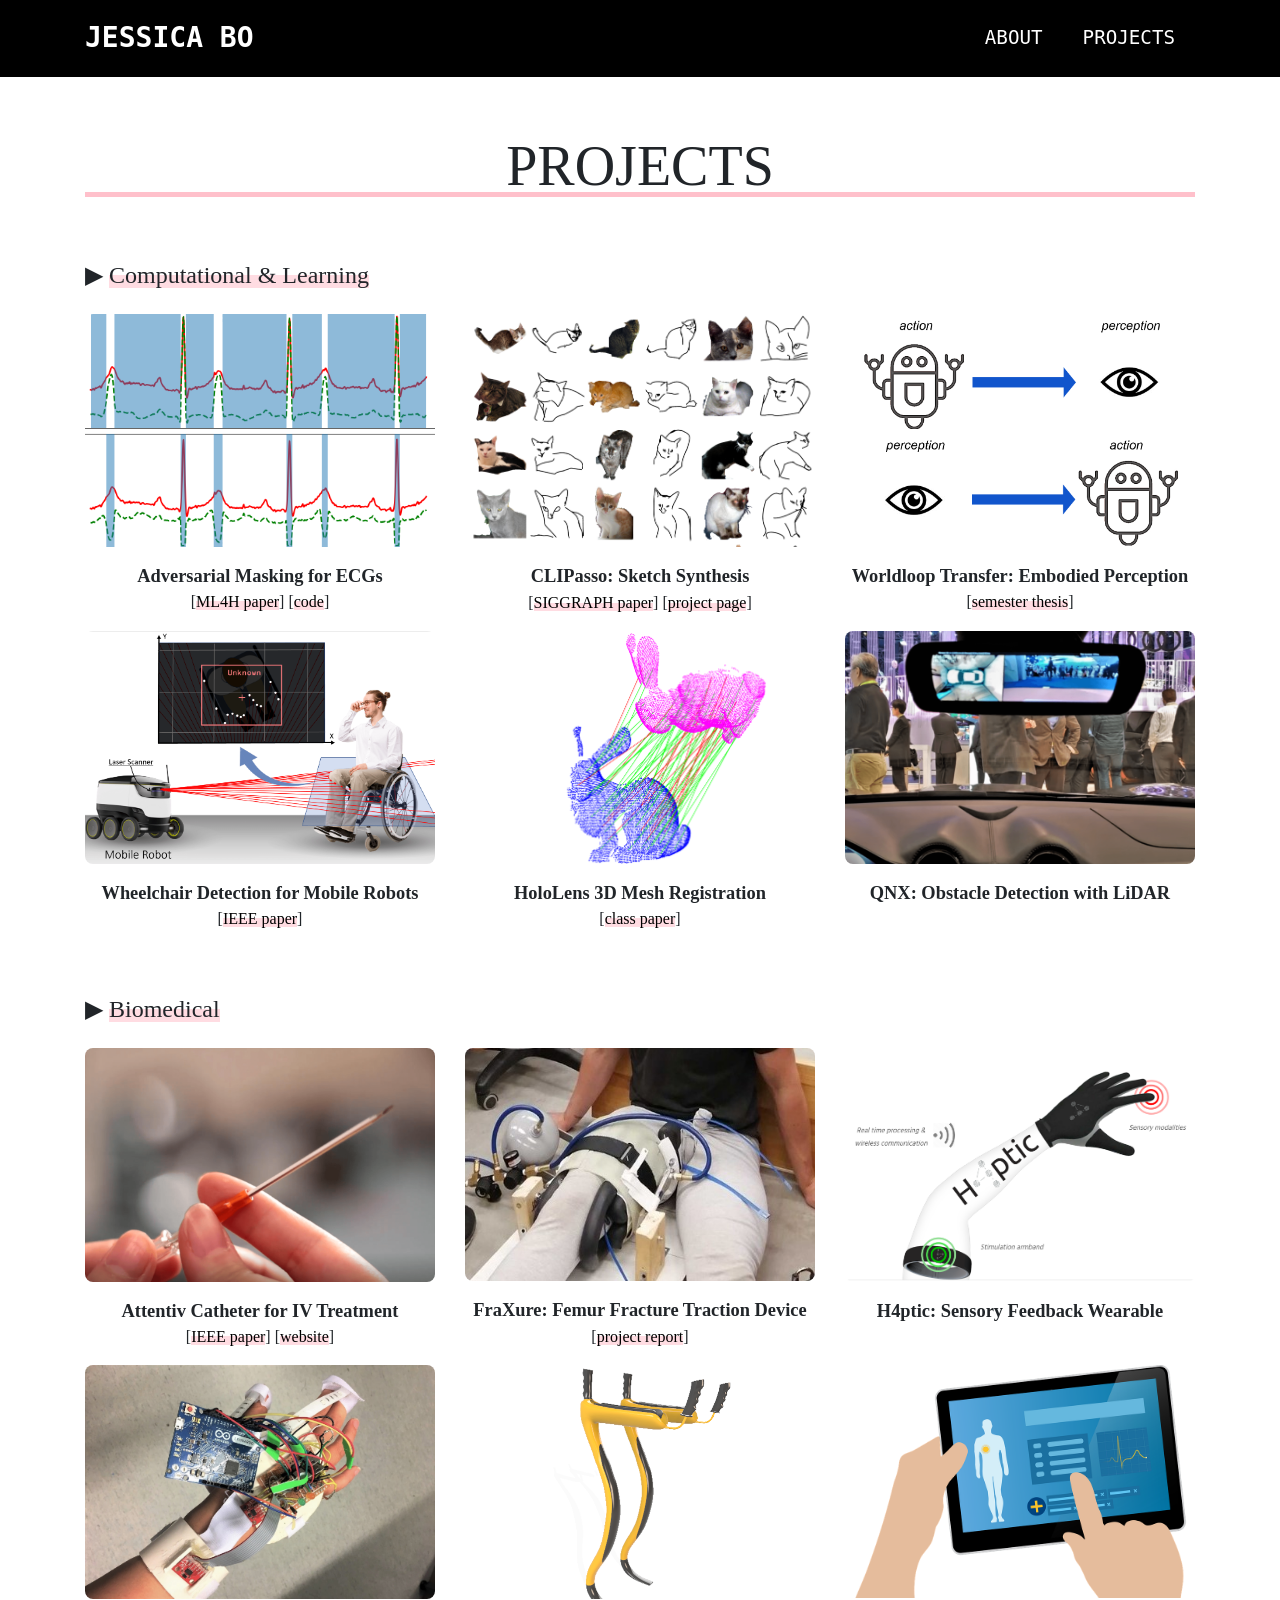
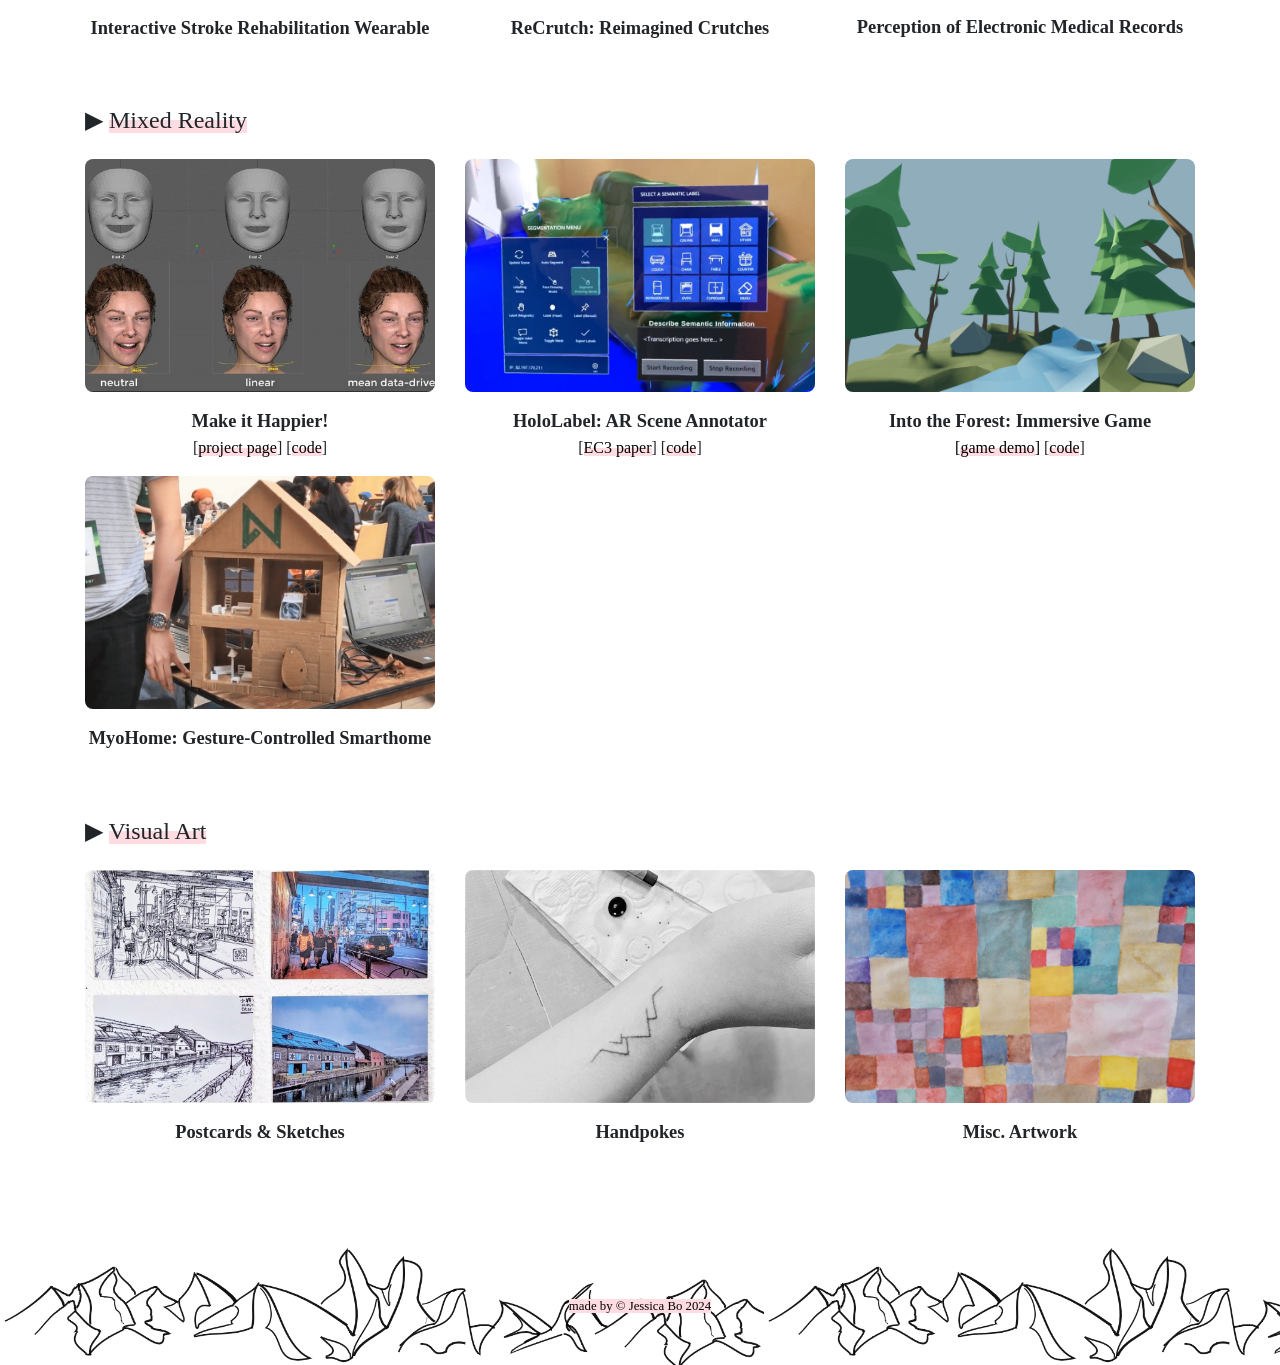
==== portfolio.html @ a1b4b9e1 "amplify emotions project" ====
<!DOCTYPE html>
<html lang="en">

<head>

  <meta charset="utf-8">
  <meta name="viewport" content="width=device-width, initial-scale=1, shrink-to-fit=no">
  <meta property='og:title' content="Jessica Bo | Personal Website"/>
  <meta property='og:image' content="img/mountains_preview.png"/>

  <title>Jessica Bo | Portfolio</title>
  <meta content="" name="descriptison">
  <meta content="" name="keywords">

  <!-- Custom fonts for this theme -->
  <link href="vendor/fontawesome-free/css/all.min.css" rel="stylesheet" type="text/css">
  <link href="https://fonts.googleapis.com/css?family=Dosis:400,700" rel="stylesheet" type="text/css">
  <link href="https://fonts.googleapis.com/css?family=Montserrat:400,700" rel="stylesheet" type="text/css">
  <link href="https://fonts.googleapis.com/css?family=Lato:400,700,400italic,700italic" rel="stylesheet" type="text/css">

  <!-- Favicons -->
  <link rel="shortcut icon" href="favicon.ico" type="image/x-icon">
  <link rel="icon" href="favicon.ico" type="image/x-icon">

  <!-- Theme CSS -->
  <link href="css/freelancer.css" rel="stylesheet">

</head>

<body id="page-top">

  <!-- Navigation -->
  <nav class="navbar navbar-expand-lg bg-secondary text-uppercase fixed-top" id="mainNav">
    <div class="container">
      <a class="navbar-brand js-scroll-trigger" href="#page-top">Jessica Bo</a>
      <button class="navbar-toggler navbar-toggler-right text-uppercase bg-secondary text-white rounded" type="button" data-toggle="collapse" data-target="#navbarResponsive" aria-controls="navbarResponsive" aria-expanded="false" aria-label="Toggle navigation">
        Menu
        <i class="fas fa-bars"></i>
      </button>
      <div class="collapse navbar-collapse" id="navbarResponsive">
        <ul class="navbar-nav ml-auto">
          <li class="nav-item mx-0 mx-lg-1">
            <a class="nav-link py-3 px-0 px-lg-3 rounded js-scroll-trigger large" href="index.html">About</a>
          </li>
          <li class="nav-item mx-0 mx-lg-1">
            <a class="nav-link py-3 px-0 px-lg-3 rounded js-scroll-trigger large" href="portfolio.html">Projects</a>
          </li>
        </ul>
      </div>
    </div>
  </nav>


  <!-- Portfolio Section -->
  <section class="page-section portfolio" id="portfolio">
    <div class="container">

      <!-- Portfolio Section Heading -->
      <h1 class="page-section-heading text-center text-uppercase mb-6">Projects</h1>

      <h4 class="mt-6">▶ <highlight>Computational & Learning</highlight></h4>
      <div class="row mb-6">
        <div class="col-md-6 col-lg-4">
          <div class="portfolio-item mx-auto" data-toggle="modal" data-target="#ecg">
            <div class="portfolio-item-caption d-flex align-items-center justify-content-center h-100 w-100">
              <div class="portfolio-item-caption-content text-center">
                <p>Adversarial masking for ECG to improve model generalizability.</p>
              </div>
            </div>
            <img class="img-fluid" src="img/portfolio/mask_ecg.png" alt="">
          </div>
          <div class="portfolio-label">Adversarial Masking for ECGs</div> 
          <div class="text-center"> 
            [<highlight><a href="http://arxiv.org/abs/2211.07889" target="_blank">ML4H paper</a></highlight>]
            [<highlight><a href="https://github.com/jessica-bo/advmask_ecg" target="_blank">code</a></highlight>]
          </div>
        </div>

        <div class="col-md-6 col-lg-4">
          <div class="portfolio-item mx-auto" data-toggle="modal" data-target="#clipasso">
            <div class="portfolio-item-caption d-flex align-items-center justify-content-center h-100 w-100">
              <div class="portfolio-item-caption-content text-center">
                <p>Semantically guided sketch generation with a CLIP-based loss (see <a href="https://clipasso.github.io/clipasso/" target="_blank"><u>project page</u></a>).</p>
              </div>
            </div>
            <img class="img-fluid" src="img/portfolio/clipasso.png" alt="">
          </div>
          <div class="portfolio-label">CLIPasso: Sketch Synthesis</div>
          <!-- <div class="portfolio-skill">python, video</div> -->
          <div class="text-center"> 
            [<highlight><a href="https://arxiv.org/abs/2202.05822" target="_blank">SIGGRAPH paper</a></highlight>]
            [<highlight><a href="https://clipasso.github.io/clipasso/" target="_blank">project page</a></highlight>]
          </div>
        </div>

        <div class="col-md-6 col-lg-4">
          <div class="portfolio-item mx-auto" data-toggle="modal" data-target="#worldloop">
            <div class="portfolio-item-caption d-flex align-items-center justify-content-center h-100 w-100">
              <div class="portfolio-item-caption-content text-center">
                <p>Evaluating the perceptual abilities developed by embodied active agents.</p>
              </div>
            </div>
            <img class="img-fluid" src="img/portfolio/actionperceptionloop.png" alt="">
          </div>
          <div class="portfolio-label">Worldloop Transfer: Embodied Perception</div>
          <!-- <div class="portfolio-skill">python, pytorch</div> -->
          <div class="text-center"> 
            [<highlight><a href="documents/Worldloop_Project.pdf" target="_blank">semester thesis</a></highlight>]
          </div>
        </div>

        <div class="col-md-6 col-lg-4">
          <div class="portfolio-item mx-auto" data-toggle="modal" data-target="#wheelchair">
            <div class="portfolio-item-caption d-flex align-items-center justify-content-center h-100 w-100">
              <div class="portfolio-item-caption-content text-center">
                <p>Wheelchair detection and orientation classification for mobile robots.</p>
              </div>
            </div>
            <img class="img-fluid" src="img/portfolio/wheelchair.png" alt="">
          </div>
          <div class="portfolio-label">Wheelchair Detection for Mobile Robots</div>
          <!-- <div class="portfolio-skill">python, ROS, scikit-learn</div> -->
          <div class="text-center"> 
            [<highlight><a href="https://ieeexplore.ieee.org/abstract/document/9594328" target="_blank">IEEE paper</a></highlight>]
            <!-- [<highlight><a href="https://youtu.be/616wz9Kjdw0" target="_blank">video</a></highlight>] -->
          </div>
        </div>

        <div class="col-md-6 col-lg-4">
          <div class="portfolio-item mx-auto" data-toggle="modal" data-target="#vision">
            <div class="portfolio-item-caption d-flex align-items-center justify-content-center h-100 w-100">
              <div class="portfolio-item-caption-content text-center">
                <p>Point cloud registration experiments with the HoloLens.</p>
              </div>
            </div>
            <img class="img-fluid" src="img/portfolio/3dvision.png" alt="">
          </div>
          <div class="portfolio-label">HoloLens 3D Mesh Registration</div>
          <!-- <div class="portfolio-skill">MATLAB, 3D vision</div> -->
          <div class="text-center"> 
            [<highlight><a href="documents/3DVReport.pdf" target="_blank">class paper</a></highlight>]
          </div>
        </div>

        <div class="col-md-6 col-lg-4">
          <div class="portfolio-item mx-auto" data-toggle="modal" data-target="#qnx">
            <div class="portfolio-item-caption d-flex align-items-center justify-content-center h-100 w-100">
              <div class="portfolio-item-caption-content text-center">
                <p>Obstacles & free space detection with LiDAR sensors for autonomous vehicles.</p>
              </div>
            </div>
            <img class="img-fluid" src="img/portfolio/qnx.png" alt="">
          </div>
          <div class="portfolio-label">QNX: Obstacle Detection with LiDAR</div>
          <!-- <div class="portfolio-skill">C, LiDAR, autonomous vehicle sensors </div> -->
          <div class="text-center">
            <!-- [<highlight><a href="https://youtu.be/2hacaURM8f8" target="_blank">video</a></highlight>] -->
          </div>
        </div>
      </div>

      <h4 class="mt-6">▶ <highlight>Biomedical</highlight></h4>
      <div class="row mb-6">
        <div class="col-md-6 col-lg-4">
          <div class="portfolio-item mx-auto" data-toggle="modal" data-target="#attentiv">
            <div class="portfolio-item-caption d-flex align-items-center justify-content-center h-100 w-100">
              <div class="portfolio-item-caption-content text-center">
                <p>Sensor-embedded catheter for detecting IV failures in real-time.</p>
              </div>
            </div>
            <img class="img-fluid" src="img/portfolio/attentiv_medical.png" alt="">
          </div>
          <div class="portfolio-label">Attentiv Catheter for IV Treatment</div>
          <!-- <div class="portfolio-skill">python, bioelectronics, entrepreneurship</div> -->
          <div class="text-center"> 
            [<highlight><a href="https://ieeexplore.ieee.org/abstract/document/9871840?casa_token=CO8O2pvHlA4AAAAA:gBqKwMDIBFGGpEf5kmdfQinJ_f-7eEwpHNyn3TR0AceXi7SbEc2d0neR294ofYEXdSU0boJKulA" target="_blank">IEEE paper</a></highlight>] 
            [<highlight><a href="https://www.attentivmedical.com/" target="_blank">website</a></highlight>]
            <!-- [<highlight><a href="https://youtu.be/FXWrNxUOlpI" target="_blank">video</a></highlight>] -->
          </div>
        </div>

        <div class="col-md-6 col-lg-4">
          <div class="portfolio-item mx-auto" data-toggle="modal" data-target="#fraxure">
            <div class="portfolio-item-caption d-flex align-items-center justify-content-center h-100 w-100">
              <div class="portfolio-item-caption-content text-center">
                <p>Femur fracture treatment device for low-resource settings.</p>
              </div>
            </div>
            <img class="img-fluid" src="img/portfolio/fraxure.jpg" alt="">
          </div>
          <div class="portfolio-label">FraXure: Femur Fracture Traction Device</div>
          <!-- <div class="portfolio-skill">CAD, testing, biomechanical analysis</div> -->
          <div class="text-center"> 
            [<highlight><a href="documents/FraXureReport.pdf" target="_blank">project report</a></highlight>]
            <!-- [<highlight><a href="https://youtu.be/5eSBk5gFeGo" target="_blank">video</a></highlight>] -->
          </div>
        </div>

        <div class="col-md-6 col-lg-4">
          <div class="portfolio-item mx-auto" data-toggle="modal" data-target="#haptic">
            <div class="portfolio-item-caption d-flex align-items-center justify-content-center h-100 w-100">
              <div class="portfolio-item-caption-content text-center">
                <p>Haptic-based "touch" feedback for upper limb prosthetic users.</p>
              </div>
            </div>
            <img class="img-fluid" src="img/portfolio/h4ptic.png" alt="">
          </div>
          <div class="portfolio-label">H4ptic: Sensory Feedback Wearable</div>
          <!-- <div class="portfolio-skill">haptic feedback</div> -->
          <div class="text-center">
            <!-- [<highlight><a href="https://youtu.be/zJf1ysjxdwo" target="_blank">video</a></highlight>] -->
          </div>
        </div>

        <div class="col-md-6 col-lg-4">
          <div class="portfolio-item mx-auto" data-toggle="modal" data-target="#certec">
            <div class="portfolio-item-caption d-flex align-items-center justify-content-center h-100 w-100">
              <div class="portfolio-item-caption-content text-center">
                <p>Hand spasticity rehabilitation wearable to increase interactivity.</p>
              </div>
            </div>
            <img class="img-fluid" src="img/portfolio/certec.JPG" alt="">
          </div>
          <div class="portfolio-label">Interactive Stroke Rehabilitation Wearable</div>
          <!-- <div class="portfolio-skill">Arduino, sensors, user testing</div> -->
        </div>

        <div class="col-md-6 col-lg-4">
          <div class="portfolio-item mx-auto" data-toggle="modal" data-target="#recrutch">
            <div class="portfolio-item-caption d-flex align-items-center justify-content-center h-100 w-100">
              <div class="portfolio-item-caption-content text-center">
                <p>Crutches designed for optimal ergonomics.</p>
              </div>
            </div>
            <img class="img-fluid" src="img/portfolio/recrutch.png" alt="">
          </div>
          <div class="portfolio-label">ReCrutch: Reimagined Crutches</div>
          <!-- <div class="portfolio-skill">CAD, ergonomics</div> -->
        </div>

        <div class="col-md-6 col-lg-4">
          <div class="portfolio-item mx-auto" data-toggle="modal" data-target="#emr">
            <div class="portfolio-item-caption d-flex align-items-center justify-content-center h-100 w-100">
              <div class="portfolio-item-caption-content text-center">
                <p>Investigating international attitudes towards electronic medical record systems.</p>
              </div>
            </div>
            <img class="img-fluid" src="img/portfolio/emr.png" alt="">
          </div>
          <div class="portfolio-label">Perception of Electronic Medical Records</div>
          <!-- <div class="portfolio-skill">data collection, statistical analysis</div> -->
        </div>
      
      </div>

      <h4 class="mt-6">▶ <highlight>Mixed Reality</highlight></h4>
      <div class="row mb-6">

        <div class="col-md-6 col-lg-4">
          <div class="portfolio-item mx-auto" data-toggle="modal" data-target="#amplify">
            <div class="portfolio-item-caption d-flex align-items-center justify-content-center h-100 w-100">
              <div class="portfolio-item-caption-content text-center">
                <p>Discretizing and amplifying happiness in animated faces (see <a href="https://zxnnic.github.io/amplifying-emotion/" target="_blank"><u>project page</u></a>).</p>
              </div>
            </div>
            <img class="img-fluid" src="img/portfolio/amplify.jpg" alt="">
          </div>
          <div class="portfolio-label">Make it Happier!</div>
          <!-- <div class="portfolio-skill">Unity, HoloLens, python</div> -->
          <div class="text-center"> 
            [<highlight><a href="https://zxnnic.github.io/amplifying-emotion/" target="_blank">project page</a></highlight>] 
            [<highlight><a href="https://github.com/zxnnic/amplifying-emotion/tree/main" target="_blank">code</a></highlight>]
          </div>
        </div>

        <div class="col-md-6 col-lg-4">
          <div class="portfolio-item mx-auto" data-toggle="modal" data-target="#hololabel">
            <div class="portfolio-item-caption d-flex align-items-center justify-content-center h-100 w-100">
              <div class="portfolio-item-caption-content text-center">
                <p>Semantic annotation of 3D scenes with the HoloLens.</p>
              </div>
            </div>
            <img class="img-fluid" src="img/portfolio/hololabel.png" alt="">
          </div>
          <div class="portfolio-label">HoloLabel: AR Scene Annotator</div>
          <!-- <div class="portfolio-skill">Unity, HoloLens, python</div> -->
          <div class="text-center"> 
            [<highlight><a href="documents/HoloLabel_EC3_2022.pdf" target="_blank">EC3 paper</a></highlight>]
            <!-- [<highlight><a href="https://youtu.be/K0sVDIbSMh4" target="_blank">video</a></highlight>],  -->
            [<highlight><a href="https://gitlab.ethz.ch/dagrawal/mixed-reality-ar-scene-annotation-project" target="_blank">code</a></highlight>]
          </div>
        </div>

        <div class="col-md-6 col-lg-4">
          <div class="portfolio-item mx-auto" data-toggle="modal" data-target="#forest">
            <div class="portfolio-item-caption d-flex align-items-center justify-content-center h-100 w-100">
              <div class="portfolio-item-caption-content text-center">
                <p>An audio- and visual-immersive escape game set in a mysterious forest.</p>
              </div>
            </div>
            <img class="img-fluid" src="img/portfolio/into_the_forest.png" alt="">
          </div>
          <div class="portfolio-label">Into the Forest: Immersive Game</div>
          <!-- <div class="portfolio-skill">Unity, Blender, visual design, storyboarding</div> -->
          <div class="text-center"> 
            <a href="intotheforest.html" target="_blank">
              [<highlight>game demo</highlight>]
            </a>
            <!-- [<highlight><a href="https://youtu.be/q1nEGKHzwJc" target="_blank">video</a></highlight>],  -->
            [<a href="https://github.com/jessica-bo/intotheforest" target="_blank"><highlight>code</highlight></a>]
          </div>
        </div>

        <div class="col-md-6 col-lg-4">
          <div class="portfolio-item mx-auto" data-toggle="modal" data-target="#myohome">
            <div class="portfolio-item-caption d-flex align-items-center justify-content-center h-100 w-100">
              <div class="portfolio-item-caption-content text-center">
                <p>Gesture-controlled "smart home" prototype.</p>
              </div>
            </div>
            <img class="img-fluid" src="img/portfolio/myohome.png" alt="">
          </div>
          <div class="portfolio-label">MyoHome: Gesture-Controlled Smarthome</div>
          <!-- <div class="portfolio-skill">mechanical construction, visual design</div> -->
          <div class="text-center"> 
            <!-- [<highlight><a href="https://youtu.be/f6Xtxq86wmA" target="_blank">video</a></highlight>] -->
          </div>
        </div>

      </div>

      <!-- <h4 class="mt-6">▶<highlight> Survey Studies </highlight></h4>

      <div class="row mb-6">

        <div class="col-md-6 col-lg-4">
          <div class="portfolio-item mx-auto" data-toggle="modal" data-target="#implantable">
            <div class="portfolio-item-caption d-flex align-items-center justify-content-center h-100 w-100">
              <div class="portfolio-item-caption-content text-center">
                <p>In progress..!</p>
              </div>
            </div>
            <img class="img-fluid" src="img/portfolio/implantable.png" alt="">
          </div>
          <div class="portfolio-label">Acceptability of Implanted Medical Device</div>
        </div>

      <div class="col-md-6 col-lg-4">
          <div class="portfolio-item mx-auto" data-toggle="modal" data-target="#roboethics">
            <div class="portfolio-item-caption d-flex align-items-center justify-content-center h-100 w-100">
              <div class="portfolio-item-caption-content text-center">
                <p>Developing a new toolkit for unifying and translating roboethics concepts.</p>
              </div>
            </div>
            <img class="img-fluid" src="img/portfolio/emr.png" alt="">
          </div>
          <div class="portfolio-label">Open Roboethics Toolkit</div>
        </div>

        <div class="col-md-6 col-lg-4">
          <div class="portfolio-item mx-auto" data-toggle="modal" data-target="#emr">
            <div class="portfolio-item-caption d-flex align-items-center justify-content-center h-100 w-100">
              <div class="portfolio-item-caption-content text-center">
                <p>Investigating international attitudes towards electronic medical record systems.</p>
              </div>
            </div>
            <img class="img-fluid" src="img/portfolio/emr.png" alt="">
          </div>
          <div class="portfolio-label">Perception of Electronic Medical Records</div>
          <div class="portfolio-skill">data collection, statistical analysis</div>
        </div>
      </div>-->

   <!--  <h4 class="mt-6">▶ <highlight>Mechanical</highlight></h4>
        <div class="row mb-6">
          <div class="col-md-6 col-lg-4">
            <div class="portfolio-item mx-auto" data-toggle="modal" data-target="#heelevator">
              <div class="portfolio-item-caption d-flex align-items-center justify-content-center h-100 w-100">
                <div class="portfolio-item-caption-content text-center">
                  <p>Automated ski heel raiser to reduce energy expenditure in backcountry skiing.</p>
                </div>
              </div>
              <img class="img-fluid" src="img/portfolio/heelevator.png" alt="">
            </div>
            <div class="portfolio-label">Automated Heel Raiser for Skiing</div>
            <div class="portfolio-skill">mechanical design, biomechanics analysis</div>
          </div>

          <div class="col-md-6 col-lg-4">
            <div class="portfolio-item mx-auto" data-toggle="modal" data-target="#fireboat">
              <div class="portfolio-item-caption d-flex align-items-center justify-content-center h-100 w-100">
                <div class="portfolio-item-caption-content text-center">
                  <p>Fire-fighting RC boat optimized for speed and water release.</p>
                </div>
              </div>
              <img class="img-fluid" src="img/portfolio/fireboat.png" alt="">
            </div>
            <div class="portfolio-label">Remote-Controlled Fireboat</div>
            <div class="portfolio-skill">mechanical design, testing, visual design</div>
          </div>

          <div class="col-md-6 col-lg-4">
            <div class="portfolio-item mx-auto" data-toggle="modal" data-target="#regen">
              <div class="portfolio-item-caption d-flex align-items-center justify-content-center h-100 w-100">
                <div class="portfolio-item-caption-content text-center">
                  <p>Arduino-controlled car with regenerative braking.</p>
                </div>
              </div>
              <img class="img-fluid" src="img/portfolio/regen2.png" alt="">
            </div>
            <div class="portfolio-label">Regenerative Braking Car</div>
            <div class="portfolio-skill">mechanical design, Arduino, controls</div>
          </div>

        <div class="col-md-6 col-lg-4">
          <div class="portfolio-item mx-auto" data-toggle="modal" data-target="#orbit">
            <div class="portfolio-item-caption d-flex align-items-center justify-content-center h-100 w-100">
              <div class="portfolio-item-caption-content text-center">
                <p>Structural design and simulations for a mini satellite.</p>
              </div>
            </div>
            <img class="img-fluid" src="img/portfolio/orbit.jpg" alt="">
          </div>
          <div class="portfolio-label">ORBIT CubeSat</div>
        <div class="portfolio-skill">CAD, MATLAB, simulation</div>
        </div>

      </div> -->
 
      <h4 class="mt-6">▶ <highlight>Visual Art</highlight></h4>
      <div class="row mb-6">

        <div class="col-md-6 col-lg-4">
          <div class="portfolio-item mx-auto" data-toggle="modal" data-target="#postcards">
            <div class="portfolio-item-caption d-flex align-items-center justify-content-center h-100 w-100">
              <div class="portfolio-item-caption-content text-center">
                <p>Sketches and pictures from times abroad.</p>
              </div>
            </div>
            <img class="img-fluid" src="img/portfolio/postcards/postcards.jpeg" alt="">
          </div>
          <div class="portfolio-label">Postcards & Sketches</div>
          <!-- <div class="portfolio-skill">freehand sketches</div> -->
        </div>

        <div class="col-md-6 col-lg-4">
          <div class="portfolio-item mx-auto" data-toggle="modal" data-target="#tattoos">
            <div class="portfolio-item-caption d-flex align-items-center justify-content-center h-100 w-100">
              <div class="portfolio-item-caption-content text-center">
                <p>My coolest quarantine hobby.</p>
              </div>
            </div>
            <img class="img-fluid" src="img/portfolio/tattoos/tattoo.jpg" alt="">
          </div>
          <div class="portfolio-label">Handpokes</div>
          <!-- <div class="portfolio-skill">tattooing</div> -->
        </div>

        <div class="col-md-6 col-lg-4">
          <div class="portfolio-item mx-auto" data-toggle="modal" data-target="#otherart">
            <div class="portfolio-item-caption d-flex align-items-center justify-content-center h-100 w-100">
              <div class="portfolio-item-caption-content text-center">
                <p>A curation of whimsical, half-abandoned art pieces.</p>
              </div>
            </div>
            <img class="img-fluid" src="img/portfolio/otherart/flora.jpg" alt="">
          </div>
          <div class="portfolio-label">Misc. Artwork</div>
          <!-- <div class="portfolio-skill">visual art</div> -->
        </div>

      </div>

    </div>
  </section>

  <!-- Copyright Section -->
  <section class="copyright text-center">
    <div class="pt-5 pb-5" style="background-image: url('img/mountains.png'); background-size: contain, cover; background-repeat: repeat-x;">
      <small class="mt-6"><fulllight>made by © Jessica Bo 2024</fulllight></small>
    </div>
  </section>

  <!-- Portfolio Modals -->

  <div class="portfolio-modal modal fade" id="wheelchair" tabindex="-1" role="dialog" aria-labelledby="wheelchairLabel" aria-hidden="true">
    <div class="modal-dialog modal-xl" role="document">
      <div class="modal-content">
        <button type="button" class="close" data-dismiss="modal" aria-label="Close">
          <span aria-hidden="true">
            <i class="fas fa-times fa-xs"></i>
          </span>
        </button>
        <div class="modal-body">
          <div class="container">
            <div class="row justify-content-center">
              <div class="col-lg-10">
                <h1 class="portfolio-modal-title mb-4 text-center">Wheelchair Detection for Mobile Robots</h1>
              
                <div class="video-container mb-4">
                  <iframe width="560" height="315" src="https://www.youtube.com/embed/616wz9Kjdw0" frameborder="0" allow="accelerometer; autoplay; encrypted-media; gyroscope; picture-in-picture" allowfullscreen></iframe>
                </div>
                <p class="font-italic mb-3"><highlight>Bo, J</highlight>, Van der Loos, HFM (2021). Detection of Wheelchair Orientation in Human-Robot Interactions. In proceedings of International Conference BIOMDLORE 2021.</p>
                <h6 class="large font-weight-bold"><highlight>Abstract: </highlight></h6>
                <p class="mb-3">Autonomous mobile robots are being introduced in human-populated environments with increasing frequency. Hence, ensuring safe and intuitive human-robot interaction (HRI) is becoming a growing need, especially for less common pedestrian groups like wheelchair users. Wheel- chair dynamics differ from those of foot pedestrians, so accurate characterization of a wheelchair’s orientation for trajectory prediction is crucial. The 2D laser scanner is a well-suited sensor for accurate distance measurements with fast computation speeds, but the sparsity of its data is often a hindrance to effective object detection. Despite so, we demonstrate that 2D range data from laser scanners can be used effectively to detect wheelchairs and estimate their orientation, even in cluttered environments. We pre-process the range data by using density-based clustering for object segmentation. Our two-step classification algorithm first identifies wheelchair candidates from segmented objects with random forest, then estimates the wheelchair’s orientation as one of six classes with a neural network. </p>

                <h6 class="large font-weight-bold"><highlight>Responsibilities: </highlight></h6>
                <ul>
                  <li>Proposed original research project in 3D vision and carried out experiments on a robotic platform</li>
                  <li>Collected data for machine learning models and evaluated performance</li>
                </ul>

                <h6 class="large font-weight-bold"><highlight>Awards: </highlight></h6>
                <ul>
                  <li>UBC Multi-Disciplinary Undergraduate Research Conference - Top Oral Presentation</li>
                </ul>
              </div>
            </div>
          </div>
        </div>
      </div>
    </div>
  </div>

    <div class="portfolio-modal modal fade" id="ecg" tabindex="-1" role="dialog" aria-labelledby="ecgLabel" aria-hidden="true">
    <div class="modal-dialog modal-xl" role="document">
      <div class="modal-content">
        <button type="button" class="close" data-dismiss="modal" aria-label="Close">
          <span aria-hidden="true">
            <i class="fas fa-times fa-xs"></i>
          </span>
        </button>
        <div class="modal-body">
          <div class="container">
            <div class="row justify-content-center">
              <div class="col-lg-10">
                <h1 class="portfolio-modal-title mb-4 text-center">Adversarial Masking for ECGs</h1>
              
<!--                 <div class="video-container mb-4">
                  <iframe width="560" height="315" src="https://www.youtube.com/embed/616wz9Kjdw0" frameborder="0" allow="accelerometer; autoplay; encrypted-media; gyroscope; picture-in-picture" allowfullscreen></iframe>
                </div> -->
                <div class="video-container mb-3">
                  <iframe width="560" height="750" src="documents/ML4H_poster.pdf" frameborder="0"></iframe>
                </div>
                <p>Accepted as non-arxival extended abstract to:</p>
                <p class="font-italic mb-3"><highlight>Bo, J</highlight>, Huang HW, Chan A, Traverso G (2022). Pretraining ECG Data with Adversarial Masking Improves Model Generalizability for Data-Scarce Tasks. In accepted abstracts of Machine Learning for Health Symposium 2022.</p>
                <p class="font-italic mb-3"><highlight>Bo, J</highlight>, Huang HW, Chan A, Traverso G (2022). Adversarial Masking for Pretraining ECG Data Improves Downstream Model Generalizability. In proceedings of Learning from Time Series for Health Workshop at NeurIPS 2022.</p>

                <h6 class="large font-weight-bold"><highlight>Abstract: </highlight></h6>
                <p class="mb-3">Medical datasets often face the problem of data scarcity, as ground truth labels must be generated by medical professionals. One mitigation strategy is to pretrain deep learning models on large, unlabelled datasets with self-supervised learning (SSL), but this introduces the issue of domain shift if the pretraining and task dataset distributions differ. Data augmentations are essential for improving the generalizability of SSL-pretrained models, but they tend to be either handcrafted or randomly applied. We use an adversarial model to generate masks as augmentations for 12-lead electrocardiogram (ECG) data, where masks learn to occlude diagnostically-relevant regions. Compared to random augmentations, models pretrained with adversarial masking reaches better accuracy under a domain shift condition and in data-scarce regimes on two diverse downstream tasks, arrhythmia classification and patient age estimation. Adversarial masking is competitive with and even reaches further improvements when combined with state-of-art ECG augmentation methods, 3KG and random lead masking (RLM), demonstrating the generalizability of our method.</p>

                <h6 class="large font-weight-bold"><highlight>Responsibilities: </highlight></h6>
                <ul>
                  <li>Proposed original research project to improve deep learning model generalizability in medical domains</li>
                  <li>Implemented deep learning training framework with PyTorch Lightning</li>
                </ul>

                <h6 class="large font-weight-bold"><highlight>Awards: </highlight></h6>
                <ul>
                  <li>IEEE Computational Intelligence Society Graduate Research Grant</li>
                  <li>Zeno Karl Schindler Foundation Master Thesis Grant</li>
                  <li>Swiss-European Mobility Scholarship </li>
                  <li>Heyning-Roelli Foundation Mobility Grant</li>
                </ul>
              </div>
            </div>
          </div>
        </div>
      </div>
    </div>
  </div>

      <div class="portfolio-modal modal fade" id="worldloop" tabindex="-1" role="dialog" aria-labelledby="worldloopLabel" aria-hidden="true">
    <div class="modal-dialog modal-xl" role="document">
      <div class="modal-content">
        <button type="button" class="close" data-dismiss="modal" aria-label="Close">
          <span aria-hidden="true">
            <i class="fas fa-times fa-xs"></i>
          </span>
        </button>
        <div class="modal-body">
          <div class="container">
            <div class="row justify-content-center">
              <div class="col-lg-10">
                <h1 class="portfolio-modal-title mb-4 text-center">Worldloop Transfer: Embodied Perception</h1>
              
<!--                 <div class="video-container mb-4">
                  <iframe width="560" height="315" src="https://www.youtube.com/embed/616wz9Kjdw0" frameborder="0" allow="accelerometer; autoplay; encrypted-media; gyroscope; picture-in-picture" allowfullscreen></iframe>
                </div> -->

                <h6 class="large font-weight-bold"><highlight>Abstract: </highlight></h6>
                <p class="mb-3">How do the perceptual abilities developed by embodied agents correlate to the active behaviours they execute in the 3D world? Parallels between computational actors, namely reinforcement learning (RL) agents, can be drawn with ecological agents through the principle of the action-perception-loop (APL), which describes the interlinked relationship between learning to <i>see</i> and learning to <i>act</i>.</p> 

                <img class="img-fluid rounded mb-3" src="img/portfolio/worldloop_objectives.png" alt="">

                <p>We investigate how the APL manifests in RL agents trained on a variety of embodied tasks with different perceptual requirements, including motor movements, visually-guided navigation, and localization. In the absence of a holistic perceptual evaluation method, we use depth estimation as a substitute task to evaluate the agent's learned visual encoder post-training. Our preliminary results find that agents with smoother policies encode significantly better depth perception abilities than a scratch encoder, but performance differences between task variations are difficult to quantify given inconsistencies in training agents to convergence. </p>

                <img class="img-fluid rounded mb-3" src="img/portfolio/worldloop_results1.png" alt="">

                <p>As a further step, we explore if APL can be applied to address technical challenges in RL, such as sample efficiency in training. We initialize agents with pretrained depth visual encoders and repeat their training to compare with the scratch agents. We find that some embodied tasks which require visual information saw benefits in the jumpstart reward performance, but definitive results are limited by agents overfitting to the training environments. We make a list of recommended changes to the technical setup of the experiments and suggest future directions.</p>

                <h6 class="large font-weight-bold"><highlight>Responsibilities: </highlight></h6>
                <ul>
                  <li>Developed research plan to investigate how reinforcement learning tasks affect perceptual abilities</li>
                  <li>Created transfer learning framework with PyTorch</li>
                </ul>

                <h6 class="large font-weight-bold"><highlight>Collaborators: </highlight></h6>
                <ul>
                  <li>Onur B. (EPFL)</li>
                  <li>Louis A. (EPFL)</li>
                </ul>

              </div>
            </div>
          </div>
        </div>
      </div>
    </div>
  </div>

  <div class="portfolio-modal modal fade" id="vision" tabindex="-1" role="dialog" aria-labelledby="visionLabel" aria-hidden="true">
    <div class="modal-dialog modal-xl" role="document">
      <div class="modal-content">
        <button type="button" class="close" data-dismiss="modal" aria-label="Close">
          <span aria-hidden="true">
            <i class="fas fa-times fa-xs"></i>
          </span>
        </button>
        <div class="modal-body">
          <div class="container">
            <div class="row justify-content-center">
              <div class="col-lg-10">
                <h1 class="portfolio-modal-title mb-4 text-center">HoloLens Mesh Alignment</h1>
                <img class="img-fluid rounded mb-3" src="img/portfolio/3dvision_img.png" alt="">

                <h6 class="large font-weight-bold"><highlight>Abstract: </highlight></h6>
                <p>In the field of 3D vision, registration is necessary to align two different point clouds with different reference frames. The motivation for this problem is to integrate similar features from different 3D registrations or time steps. Given a point cloud X and another Y , the goal is to find the transformation, f, that maps the reference frame of X to that of Y so as to minimise the transformation error and align the points as closely as possible.</p>
                <p>Meshes generated by the Microsoft HoloLens and other similar recording devices register on different coordinate systems with each subsequent scan. As a result, it is a nontrivial problem to accurately, efficiently, and robustly align these meshes. Applications for mesh registration include Virtual Reality (VR) and Augmented Reality (AR), in which the stitching together of distinct meshes is required to match features taken at different points in time. </p>
                <p class="mb-3">Our main objective is to implement a mesh registration pipeline based on the Guaranteed Outlier Removal (GORE) algorithm, developed by Bustos and Chin.We seek to refine GORE with the Iterative Closest Points (ICP) and RANSAC algorithms, and compare the performance of the GORE pre-processing step in relation to the subsequent registration algorithms.</p>

                <h6 class="large font-weight-bold"><highlight>Responsibilities: </highlight></h6>
                <ul>
                  <li>Evaluated the existing GORE point cloud registration algorithm on a new HoloLens room dataset</li>
                  <li>Augmented the algorithm to improve registration errors</li>
                </ul>

                <h6 class="large font-weight-bold"><highlight>Collaborators: </highlight></h6>
                <ul>
                  <li>Karen H. (UBC Computer Science)</li>
                  <li>Kevin S. (MIT Computer Science)</li>
                </ul>
              </div>
            </div>
          </div>
        </div>
      </div>
    </div>
  </div>

  <div class="portfolio-modal modal fade" id="qnx" tabindex="-1" role="dialog" aria-labelledby="qnxLabel" aria-hidden="true">
    <div class="modal-dialog modal-xl" role="document">
      <div class="modal-content">
        <button type="button" class="close" data-dismiss="modal" aria-label="Close">
          <span aria-hidden="true">
            <i class="fas fa-times fa-xs"></i>
          </span>
        </button>
        <div class="modal-body">
          <div class="container">
            <div class="row justify-content-center">
              <div class="col-lg-10">
                <h1 class="portfolio-modal-title mb-4 text-center">QNX: Obstacle Detection with LiDAR</h1>
                <div class="video-container mb-4">
                  <iframe width="560" height="315" src="https://www.youtube.com/embed/2hacaURM8f8" frameborder="0" allow="accelerometer; autoplay; encrypted-media; gyroscope; picture-in-picture" allowfullscreen></iframe>
                </div>
                <h6 class="large font-weight-bold"><highlight>Motivation: </highlight></h6>
                <p class="mb-3">LiDAR (light detecting and ranging) devices are commonly used sensors in the automotive market, especially for the development of autonomous vehicles and ADAS (advanced driver-assistance systems). They are reliable for detecting distances of objects in the 3D world, which is useful for computing the location of obstacles and “free space” on the road. Using the speed of light as a reference, LiDARs emit a laser beam and measure the amount of time it takes to receive a return signal, which enables the sensor to perform highly accurate distance calculations. For the purposes of the QNX Advanced Development team, I investigated the usage of LiDAR data for real-time obstacle and free space detection.</p>

                <h6 class="large font-weight-bold"><highlight>Responsibilities: </highlight></h6>
                <ul>
                  <li>Developed perception algorithms for obstacle and free space detection withLiDARs on the QNX sensor framework</li>
                  <li>Created visualizations from fused camera and LiDAR data streams for demonstration at CES 2019</li>
                </ul>

                <h6 class="large font-weight-bold"><highlight>Collaborators: </highlight></h6>
                <ul>
                  <li>Gordon Bell (QNX Founder & Researcher)</li>
                </ul>
              </div>
            </div>
          </div>
        </div>
      </div>
    </div>
  </div>

  <div class="portfolio-modal modal fade" id="attentiv" tabindex="-1" role="dialog" aria-labelledby="attentivLabel" aria-hidden="true">
    <div class="modal-dialog modal-xl" role="document">
      <div class="modal-content">
        <button type="button" class="close" data-dismiss="modal" aria-label="Close">
          <span aria-hidden="true">
            <i class="fas fa-times fa-xs"></i>
          </span>
        </button>
        <div class="modal-body">
          <div class="container">
            <div class="row justify-content-center">
              <div class="col-lg-10">
                <h1 class="portfolio-modal-title mb-4 text-center">Attentiv Catheter for IV Treatment</h1>
                <div class="video-container mb-4">
                  <iframe width="560" height="315" src="https://www.youtube.com/embed/FXWrNxUOlpI" frameborder="0" allow="accelerometer; autoplay; encrypted-media; gyroscope; picture-in-picture" allowfullscreen></iframe>
                </div>
                <p><i><highlight>Bo, J</highlight>, Ta, K, Nishida, R, Yeh, G, Tsang, V, Bolton, M, Ranger, M, Walus, K (2022). ATTENTIV: Instrumented Peripheral Catheter for the Detection of Catheter Dislodgement in IV Infiltration. In proceedings of 44th Annual International Conference on the IEEE Engineering in Medicine and Biology Society (EMBC).</i></p>
                
                <h6 class="large font-weight-bold"><highlight>Motivation: </highlight></h6>
                <p>90% of hospital patients get IV infusions, yet up to half of all IV procedures experience some form of failure. IV infiltration happens when IV fluids leak from the vein into tissues, causing damages that can require extended hospitalization, surgeries, and even amputation. Infiltration occurs in 23% of adults and 70% of newborn babies with IVs, and 4-6% of cases result in severe consequences. Hospitals face significant economic burden with $50k treatment costs/patient and the potential of $500k-$2M lawsuits.</p>
                <p>The Attentiv catheter and infiltration monitoring system offers accurate and immediate detection of IV infiltration through its root cause, catheter dislodgement. Our sensor-embedded IV catheter provides real-time localization of the catheter tip and alerts the caretaker team if infiltration occurs. The monitoring system is seamlessly integrated into the existing nursing workflow and IV equipment. For hospitals, we reduce their economic expenditure and elevate their standards of care by preventing severe infiltration injuries.</p>
                <p class="mb-3">Existing devices that aim to address the issue of IV infiltration use non-direct methods for detection . These devices are generally in the form of an external stick-on patch which requires additional dressings to secure and extra wiring, and is not ideal for premature babies with fragile skin. Our device is situated in-vivo and monitors the root cause of infiltration , allowing for quicker responses. Direct sensing allows us to expand into other types of catheters like central lines, where patch sensors cannot detect. Fewer dressings and reduction in protocol changes for nurses has the potential to lead to easier adoption and less costly retraining, which are both significant concerns in healthcare.</p>

                <h6 class="large font-weight-bold"><highlight>Responsibilities: </highlight></h6>
                <ul>
                  <li>Led team through problem discovery and interviews with clinicians </li>
                  <li>Researched biomedical and regulatory standards for safety and compliance</li>
                  <li>Developed sensor processing algorithms to detect adverse IV events</li>
                  <li>Carried out product testing in phantoms and biological tissue</li>
                  <li>Produced video and competition pitches</li>
                </ul>

                <h6 class="large font-weight-bold"><highlight>Collaborators: </highlight></h6>
                <ul>
                  <li>Kevin T. (UBC Mechanical Engineering)</li>
                  <li>Rio N. (UBC Integrated Engineering)</li>
                  <li>Gordon Y. (UBC Computer Engineering)</li>
                  <li>Jessica Y. (UBC Sauder School of Business)</li>
                  <li>Siddarth B. (UBC Sauder School of Business)</li>
                </ul>

                <h6 class="large font-weight-bold"><highlight>Awards: </highlight></h6>
                <ul>
                  <li>James Dyson Awards - National Winner (Canada)</li>
                  <li>James Dyson Awards - International Top 20</li>
                  <li>Medical Device Development Centre of British Columbia - Principle Design Award</li>
                  <li>New Venture Design - Industry Award</li>
                  <li>UBC APSC Design and Innovation Day - Faculty Award</li>
                  <li>Microsoft Discover AI - Healthcare Category Winner</li>
                  <li>UBC Innovation on Board Startup Competition - Runner Up</li> 
                  <li>RBC Get Seeded Pitch Award</li> 
                  <li>New Ventures British Columbia - Semi Finalist</li>
                </ul>
              </div>
            </div>
          </div>
        </div>
      </div>
    </div>
  </div>

  <div class="portfolio-modal modal fade" id="certec" tabindex="-1" role="dialog" aria-labelledby="certecLabel" aria-hidden="true">
    <div class="modal-dialog modal-xl" role="document">
      <div class="modal-content">
        <button type="button" class="close" data-dismiss="modal" aria-label="Close">
          <span aria-hidden="true">
            <i class="fas fa-times fa-xs"></i>
          </span>
        </button>
        <div class="modal-body">
          <div class="container">
            <div class="row justify-content-center">
              <div class="col-lg-10">
                <h1 class="portfolio-modal-title mb-4 text-center">Interactive Stroke Rehabilitation Wearable</h1>
                <div class="container mb-5">
                  <div class="row justify-content-center">
                    <div class="col-lg-5">
                      <img class="img-fluid" src="img/portfolio/certec.gif" align="left" /> 
                    </div>
                    <div class="col-lg-5">
                      <img class="img-fluid" src="img/portfolio/certec2.gif" /> 
                    </div>
                  </div>
                </div>

                <h6 class="large font-weight-bold"><highlight>Motivation: </highlight></h6>
                <p>Globally, about 6 million people die from strokes every year. Stroke survivors must undergo extensive physical rehabilitation exercises to recover their motor functions, some of which is done at home after hospital discharge. However, the effectiveness of the rehabilitation is often undermined by the repetitive and uninteresting nature of the exercises, leading to low motivation for the patients to continue the exercises in the long term. Nearly three quarters of stroke survivors report feeling a lack of confidence, and nearly half report a lack of motivation or anger. Over half of all stroke survivors are left with a disability, with a reported 85% suffering from loss of movement in upper limbs. This type of impairment negatively affects the patient’s ability to lead an independent life and perform daily tasks, lowering their quality of life. </p>
                <p class="mb-3">There is a need to improve the effectiveness of at-home rehabilitation in order to cut back on acute care costs as well as to promote patient independence and decrease the reliance on caretakers. This can be done by combining intuitive ergonomic design with necessary rehabilitation exercises to create an interactive interface that patients will enjoy to use. We proposed and prototyped an interactive "glove" rehabilitation device for hand spasticity, a common outcome of stroke. Using Arduino, various sensors, and themoplastic, we constructed and clinically evaluated a functional prototype that provided real-time performance feedback through LEDs and allowed the patient to control a computer game through their therapy exercises.</p>

                <h6 class="large font-weight-bold"><highlight>Responsibilities: </highlight></h6>
                <ul>
                  <li>Investigated interactivity as a method to increase patience compliance in long-term rehabilitation treatments </li>
                  <li>Prototyped a hand spasticity rehabilitation wearable device for stroke survivors</li>
                  <li>Developed sensor processing algorithms to detect hand poses using an Arduino</li>
                </ul>

                <h6 class="large font-weight-bold"><highlight>Collaborators: </highlight></h6>
                <ul>
                  <li>Jiaqi L. (UBC Mechanical Engineering)</li>
                  <li>Héctor Caltenco (former Assistant Professor at Lund University)</li>
                </ul>
              </div>
            </div>
          </div>
        </div>
      </div>
    </div>
  </div>

  <div class="portfolio-modal modal fade" id="fraxure" tabindex="-1" role="dialog" aria-labelledby="fraxureLabel" aria-hidden="true">
    <div class="modal-dialog modal-xl" role="document">
      <div class="modal-content">
        <button type="button" class="close" data-dismiss="modal" aria-label="Close">
          <span aria-hidden="true">
            <i class="fas fa-times fa-xs"></i>
          </span>
        </button>
        <div class="modal-body">
          <div class="container">
            <div class="row justify-content-center">
              <div class="col-lg-10">
                <h1 class="portfolio-modal-title mb-4 text-center">FraXure: Femur Fracture Traction Device</h1>
                <div class="video-container mb-4">
                  <iframe width="560" height="315" src="https://www.youtube.com/embed/5eSBk5gFeGo" frameborder="0" allow="accelerometer; autoplay; encrypted-media; gyroscope; picture-in-picture" allowfullscreen></iframe>
                </div>

<!--                 <div class="large mb-2 font-weight-bold text-center"> ▶ 
                  <a href="documents/FraXureReport.pdf" target="_blank">
                    <highlight>Project Report</highlight>
                  </a>
                </div> -->

                <h6 class="large font-weight-bold"><highlight>Motivation: </highlight></h6>
                <p>Globally, between 20 and 50 million people suffer non-fatal injuries as a result of road traffic crashes. Ten percent of road injuries result in a femoral shaft fracture, with the young suffering a disproportionately higher incidence. Such injuries, particularly in low-resource settings, are associated with a high burden of handicap including poor alignment, limb shortening, and knee stiffness.</p>
                <p>For femoral fractures, non-surgical treatment refers to traction, applied via the skin or the skeleton. Traction operates under the primary principle of applying two equal and opposite forces on two fragments of the fracture to achieve and maintain fracture position for healing. Skeletal traction is currently the standard of care for femoral shaft fractures in low and middle income countries (LIMCs). Skeletal traction is unfortunately associated with unwanted medical complications that can prolong treatment period and lowered quality of healing. In traction, insufficient reduction, slippage, or infections can cause malunions. Adverse effects of malunion include functional impairments to gait, limb shortening, and excessive stresses on other joints and body parts.</p>
                <p> The goal of the project was to improve patient outcomes through the design of a cost effective, clinically viable device for the treatment of femur fractures. It was deemed critical that our device offers a non-surgical solution to help alleviate some of the demand for orthopaedic surgeons, whom are scarce in many LMICs as described previously. Without the need for surgical intervention, our hope is that the device will make femur fracture treatment more accessible and affordable for patients. As well, reducing the hospital stay for patients suffering from femur fractures may allow medical resources to be reallocated to the treatment of other injuries, furthe reducing the burden on the healthcare system. As well, mobilizing patients at earlier stages of recovery may present additional social and economic benefits as they can return to their families and return to the workforce earlier.</p>
                <p class="mb-3">Through extensive literature research and in-country consulting with our hospital partners in Uganda and Kenya, we developed a pneumatic traction device that does not require external grounding to the hospital bed, allowing patients to return home with partial mobility. The cushioning system comprises of alternating pressurized airbags that distributes the contact force and reduces risk of deep tissue injuries.</p>

                <h6 class="large font-weight-bold"><highlight>Responsibilities: </highlight></h6>
                <ul>
                  <li>Prototyped testing jigs and mechanical traction device design</li>
                  <li>Researched deep tissue injuries resulting from high pressure contacting interfaces</li>
                  <li>Conducted surface pressure safety testing with prototype</li>
                </ul>

                <h6 class="large font-weight-bold"><highlight>Collaborators: </highlight></h6>
                <ul>
                  <li>Members of FraXure from the UBC Biomedical Engineering Student Team </li>
                </ul>

                <h6 class="large font-weight-bold"><highlight>Awards: </highlight></h6>
                <ul>
                  <li>International Conference on Engineering Design 2017 - Design Fair Runner Up </li>
                  <li>Medical Device Design Center Excellence Awards - Finalist</li>
                  <li>Rice University 360° Global Health Design Competition - Finalist </li>
                </ul>
              </div>
            </div>
          </div>
        </div>
      </div>
    </div>
  </div>

  <div class="portfolio-modal modal fade" id="haptic" tabindex="-1" role="dialog" aria-labelledby="hapticLabel" aria-hidden="true">
    <div class="modal-dialog modal-xl" role="document">
      <div class="modal-content">
        <button type="button" class="close" data-dismiss="modal" aria-label="Close">
          <span aria-hidden="true">
            <i class="fas fa-times fa-xs"></i>
          </span>
        </button>
        <div class="modal-body">
          <div class="container">
            <div class="row justify-content-center">
              <div class="col-lg-10">
                <h1 class="portfolio-modal-title mb-4 text-center">H4ptic: Sensory Feedback Wearable</h1>
                <div class="video-container mb-4">
                  <iframe width="560" height="315" src="https://www.youtube.com/embed/zJf1ysjxdwo" frameborder="0" allow="accelerometer; autoplay; encrypted-media; gyroscope; picture-in-picture" allowfullscreen></iframe>
                </div>

                <h6 class="large font-weight-bold"><highlight>Motivation: </highlight></h6>
                <p class="mb-3">There is limited usability in today's current prosthetic devices as they do not offer haptic sensory feedback. Modular EMG prosthetics are becoming increasingly common. Although the functionality of these prosthetics depends greatly on feedback to the user, this is an area where there has been limited development. To resolve this problem, we created H4ptic, a non-invasive device that captures haptic sensation from the prosthetic and transmits that sensation to the user’s body. H4ptic was designed using the principles of somatosensory cortex remapping, neuroplasticity, and sensory substitution. </p>

                <h6 class="large font-weight-bold"><highlight>Responsibilities: </highlight></h6>
                <ul>
                  <li>Reviewed literature on somatosensory cortex remapping in application to sensory feedback for upper limb amputees</li>
                  <li>Produced project video and competition project pitch</li>
                </ul>

                <h6 class="large font-weight-bold"><highlight>Collaborators: </highlight></h6>
                <ul>
                  <li>Jacob B. (UBC Occupational Therapy)</li>
                  <li>Miriam W. (UBC Cognitive Systems)</li>
                  <li>Maria P. (UBC Engineering Physics)</li>
                  <li>Allan N. (UBC Mechanical Engineering)</li>
                  <li>Justin W. (UBC Biomedical Engineering)</li>
                  <li>Madison M. (UBC Electrical Engineering)</li>
                </ul>

                <h6 class="large font-weight-bold"><highlight>Awards: </highlight></h6>
                <ul>
                  <li>Hatching Health Hackathon- Best Technical Innovation </li>
                  <li>Speak Out for Engineering - Vancouver Regional Winner</li>
                  <li>Speak Out for Engineering - Americas Winner </li>
                </ul>
              </div>
            </div>
          </div>
        </div>
      </div>
    </div>
  </div>

  <div class="portfolio-modal modal fade" id="recrutch" tabindex="-1" role="dialog" aria-labelledby="recrutchLabel" aria-hidden="true">
    <div class="modal-dialog modal-xl" role="document">
      <div class="modal-content">
        <button type="button" class="close" data-dismiss="modal" aria-label="Close">
          <span aria-hidden="true">
            <i class="fas fa-times fa-xs"></i>
          </span>
        </button>
        <div class="modal-body">
          <div class="container">
            <div class="row justify-content-center">
              <div class="col-lg-10">
                <h1 class="portfolio-modal-title mb-4 text-center">ReCrutch: Reimagined Crutches</h1>
                <div class="container mb-5">
                  <div class="row justify-content-center">
                    <div class="col-lg-5">
                      <img class="img-fluid" src="img/portfolio/recrutch_img.jpg" align="left" /> 
                    </div>
                    <div class="col-lg-5">
                      <img class="img-fluid" src="img/portfolio/recrutch_img2.png" /> 
                    </div>
                  </div>
                </div>

                <h6 class="large font-weight-bold"><highlight>Motivation: </highlight></h6>
                <p class="mb-3">This project was inspired after I witnessed a friend on crutches struggling to navigate flights of stairs. The rigid, vertical design of traditional crutches exert high pressure at contact points (palms and underarms) for users, making it an uncomfortable device to use for prolonged durations. Additionally, the inflexibility of the crutch hinders natural gait when traversing stairs. In my redesign, the ReCrutch features a retractable duel-handle design that aids the user while both ascending and descending stairs, simply by reversing the holding direction. The flexible S-shaped body also acts as a shock absorber. The elbow cradle is an ergonomic feature that helps relieve underarm contact pressure.</p>

                <h6 class="large font-weight-bold"><highlight>Responsibilities: </highlight></h6>
                <ul>
                  <li>Took inspiration from ergonomic principles to redesign the load-bearing mechanism of the crutch</li>
                  <li>Produced conceptual sketches and implemented design using Fusion 360 CAD</li>
                </ul>
              </div>
            </div>
          </div>
        </div>
      </div>
    </div>
  </div>

  <div class="portfolio-modal modal fade" id="emr" tabindex="-1" role="dialog" aria-labelledby="emrLabel" aria-hidden="true">
    <div class="modal-dialog modal-xl" role="document">
      <div class="modal-content">
        <button type="button" class="close" data-dismiss="modal" aria-label="Close">
          <span aria-hidden="true">
            <i class="fas fa-times fa-xs"></i>
          </span>
        </button>
        <div class="modal-body">
          <div class="container">
            <div class="row justify-content-center">
              <div class="col-lg-10">
                <h1 class="portfolio-modal-title mb-4 text-center">Electronical Medical Records Systems</h1>
                <div class="video-container mb-3">
                  <iframe width="560" height="315" src="documents/EMRPoster.pdf" frameborder="0"></iframe>
                </div>
                <p class="font-italic mb-3">Gwara, M, Tsang, VL, Thompson, CA, Smith, S, <highlight>Bo, J</highlight>, Fletcher, S, Janusz, N, Chew, SY, Janusz, M, Thompson, CK, Bertrand, M, Woods, H, Thompson, C (2018). Use of Centralized Electronic Medical Records System in Paediatric Care. In American Academy of Pediatrics 2017.</p>
                
                <h6 class="large font-weight-bold"><highlight>Abstract: </highlight></h6>
                <p class="mb-3">Centralized Electronic Medical Record systems (EMR) have potential to provide a variety of benefits to national healthcare systems worldwide. However, their implementation has proven to be challenging and raised several concerns. Although previous work has analyzed the successes and limitations of centralized EMR systems, statistical analysis to quantify user perspective has not yet been conducted. In order to gain a better understanding of the opinions of medical professionals and others in the field regarding their perceived support, benefits, and barriers for a centralized EMR system, a survey was conducted on the participants of the International Paediatrics Association (IPA) 2016 Conference in Vancouver, BC. The survey contained Likert Scale questions, asking participants to rate the importance of listed benefits and barriers, as well as indicate their overall support for centralized EMR systems on a scale of 1 to 5. The data was analyzed using a one-way ANOVA, with a focus on the countries with the greatest number of respondents (USA, Canada, Nigeria, and Mexico). The responses were also categorized and analyzed based on country development. The results indicated that Mexico, as well as other non-developed countries were shown to be most in favour of the EMR system. Fast record access and efficiency were rated as the most significant benefits of a centralized EMR system, while cost and implementation time were perceived as the largest barriers. Implementation time was also rated significantly higher as a barrier by developed countries than non-developed countries. These findings provide useful guidelines for consideration in the implementation of a centralized EMR system, and help in the drive towards improving national healthcare systems worldwide.</p>

                <h6 class="large font-weight-bold"><highlight>Responsibilities: </highlight></h6>
                <ul>
                  <li>Collected Likert survey responses from physicians at an international paediatrics conference</li>
                  <li>Analyzed statistical significance in attitudes towards EMR systems using R</li>
                </ul>

                <h6 class="large font-weight-bold"><highlight>Collaborators: </highlight></h6>
                <ul>
                  <li>Members of the International Children's Advisory Network (authors listed in publication)</li>
                </ul>

              </div>
            </div>
          </div>
        </div>
      </div>
    </div>
  </div>

  <div class="portfolio-modal modal fade" id="heelevator" tabindex="-1" role="dialog" aria-labelledby="heelevatorLabel" aria-hidden="true">
    <div class="modal-dialog modal-xl" role="document">
      <div class="modal-content">
        <button type="button" class="close" data-dismiss="modal" aria-label="Close">
          <span aria-hidden="true">
            <i class="fas fa-times fa-xs"></i>
          </span>
        </button>
        <div class="modal-body">
          <div class="container">
            <div class="row justify-content-center">
              <div class="col-lg-10">
                <h1 class="portfolio-modal-title mb-4 text-center">Automated Heel Raiser for Skiing </h1>
                <div class="container mb-5">
                  <div class="row justify-content-center">
                    <div class="col-lg-5">
                      <img class="img-fluid" src="img/portfolio/sad_skier.PNG" align="left" /> 
                    </div>
                    <div class="col-lg-5">
                      <img class="img-fluid" src="img/portfolio/happy_skier.PNG" /> 
                    </div>
                  </div>
                </div>
                <h6 class="large font-weight-bold"><highlight>Project Summary: </highlight></h6>
                <p class="mb-3">In a class project, our team of six Mechanical Engineering students were challenged to provide a custom designed solution for a fictictious customer. "FreeBoots Enterprises" discusses their interest for the design of a device that is ideally lightweight, portable, and mechatronics-based to assist backcountry skiers with their uphill ascents. The device is expected to increase the number of ascents in a day or reduce the net effort required to ascend. This may be accomplished by reducing the amount of time required to ascend, reducing the metabolic energy required from the skier to ascend, or redirecting forces from the parts of the body that are used most when ascending to other areas. The device could also reduce the net effort to ascend by decreasing the overall weight of the gear to be carried by the skier by having the device replace other pieces of equipment, by decreasing the energy lost due to friction from the skins, or by lifting the skis out of the snow during strides. The device should not reduce the effectiveness of safety gear, increase the risk of an avalanche, and impede the motion of the skier should an avalanche occur.</p>

                <div class="container mb-3">
                  <div class="row justify-content-center">
                    <div class="col-lg-5">
                      <img class="img-fluid" src="img/portfolio/concepts.jpg" align="left" /> 
                    </div>
                    <div class="col-lg-5">
                      <img class="img-fluid" src="img/portfolio/upper_exo.jpg" /> 
                    </div>
                  </div>
                </div>

                <p class="mb-3">After iterating through many concepts, we selected a design that is simple and light-weight to attach to existing ski equipment. The automated heel raiser is derived from the mechanical heel raiser used by many backcountry skiiers in their routine. However, it comes with the benefit of auto adjustments that raise the heel correspondingly to the incline of the slope. This results in optimal reduction in energy, as either an over elongation (not raised high enough) or over contraction (raised too high) in the calf muscles would diminish the energy efficiency of the muscles.</p>

                <div class="container mb-5">
                  <div class="row justify-content-center">
                    <div class="col-lg-5">
                      <img class="img-fluid" src="img/portfolio/heelevator.png" align="left" /> 
                    </div>
                    <div class="col-lg-5">
                      <img class="img-fluid" src="img/portfolio/ski.png" /> 
                    </div>
                  </div>
                </div>

                <h6 class="large font-weight-bold"><highlight>Responsibilities: </highlight></h6>
                <ul>
                  <li>Analyzed the reduction in energy expenditure in uphill backcountry ascent using the product</li>
                  <li>Generated and evaluated various design concepts using </li>
                </ul>

                <h6 class="large font-weight-bold"><highlight>Collaborators: </highlight></h6>
                <ul>
                  <li>Daniel G. (UBC Mechanical Engineering)</li>
                  <li>Jenny C. (UBC Mechanical Engineering)</li>
                  <li>Jordan F. (UBC Mechanical Engineering)</li>
                  <li>Martin F. (UBC Mechanical Engineering)</li>
                  <li>Cody S. (UBC Mechanical Engineering)</li>
                </ul>
              </div>
            </div>
          </div>
        </div>
      </div>
    </div>
  </div>

  <div class="portfolio-modal modal fade" id="fireboat" tabindex="-1" role="dialog" aria-labelledby="fireboatLabel" aria-hidden="true">
    <div class="modal-dialog modal-xl" role="document">
      <div class="modal-content">
        <button type="button" class="close" data-dismiss="modal" aria-label="Close">
          <span aria-hidden="true">
            <i class="fas fa-times fa-xs"></i>
          </span>
        </button>
        <div class="modal-body">
          <div class="container">
            <div class="row justify-content-center">
              <div class="col-lg-10">
                <h1 class="portfolio-modal-title mb-4 text-center">Remote-Controlled Fireboat </h1>
                <div class="container mb-5">
                  <div class="row justify-content-center">
                    <div class="col-lg-5">
                      <img class="img-fluid" src="img/portfolio/fireboat.png" align="left" /> 
                    </div>
                    <div class="col-lg-5">
                      <img class="img-fluid" src="img/portfolio/fireboat2.png" /> 
                    </div>
                  </div>
                </div>
                <h6 class="large font-weight-bold"><highlight>Project Summary: </highlight></h6>
                <p>The Marine Emergency Response Group (MERG) requires a fireboat to respond to fires in the coastal waters. Vessel requirements include high speed, agile maneuverability, accurate delivery of pressurized payload, and construction using sustainable materials. Bonus points are given to a boat with a well-designed aesthetic.</p>

                <p class="mb-4">Our team choose a double catamaran boat design to optimize for speed. Pressurized water, reflective of the firefighting capacity of fireboats, is released through the control of servo motors and an Arduino. The boat is constructed from sustainable materials, including a cardboard based replica of a certain Pokemon. We simulated the water spray trajectories and boat speeds to best prepare for evaluation.</p>

                <div class="container mb-3">
                  <div class="row justify-content-center">
                    <div class="col-lg-10">
                      <img class="img-fluid" src="img/portfolio/fireboat_nozzle.png" align="left" /> 
                    </div>
                  </div>
                </div>

                <h6 class="large font-weight-bold"><highlight>Responsibilities: </highlight></h6>
                <ul>
                  <li>Conducted speed, agility, and drag tests to simulate the boat motion with MATLAB</li>
                  <li>Created aesthetic design as inspired by Squirtle, a water pokemon</li>
                </ul>

                <h6 class="large font-weight-bold"><highlight>Collaborators: </highlight></h6>
                <ul>
                  <li>Charles L. (UBC Mechanical Engineering)</li>
                  <li>Noemie J. (UBC Mechanical Engineering)</li>
                  <li>Cristian M. (UBC Mechanical Engineering)</li>
                  <li>Duk L. (UBC Mechanical Engineering)</li>
                  <li>Karl E. (UBC Mechanical Engineering)</li>
                </ul>

                <h6 class="large font-weight-bold"><highlight>Awards: </highlight></h6>
                <ul>
                  <li>MECH 223 Competition - First Place Speed</li>
                  <li>MECH 223 Competition - Public Voted Best Design</li>
                </ul>
              </div>
            </div>
          </div>
        </div>
      </div>
    </div>
  </div>

  <div class="portfolio-modal modal fade" id="regen" tabindex="-1" role="dialog" aria-labelledby="regenLabel" aria-hidden="true">
    <div class="modal-dialog modal-xl" role="document">
      <div class="modal-content">
        <button type="button" class="close" data-dismiss="modal" aria-label="Close">
          <span aria-hidden="true">
            <i class="fas fa-times fa-xs"></i>
          </span>
        </button>
        <div class="modal-body">
          <div class="container">
            <div class="row justify-content-center">
              <div class="col-lg-10">
                <h1 class="portfolio-modal-title mb-4 text-center">Regenerative Braking Car </h1>
                <div class="container">
                  <div class="row justify-content-center">
                    <div class="col-lg-5">
                      <img class="img-fluid" src="img/portfolio/regen.png" align="left" /> 
                    </div>
                    <div class="col-lg-5">
                      <img class="img-fluid" src="img/portfolio/regen2.png" /> 
                    </div>
                  </div>
                </div>
                <h6 class="large font-weight-bold"><highlight>Project Summary: </highlight></h6>
                <p>Green Vehicles Canada (GVC) requires an autonomous vehicle capable of recovering braking energy. Requirements include ability to stop and resume movement, controlled descending speed, and cargo storage while maximizing travel distance.</p>

                <p class="mb-4">The primary energy storage is a flywheel that stores angular momentum through rotation of the rear axle. A gearbox pivots about axle to engage and disengage flywheel through a differential drivetrain. The secondary energy storage is a mass and pulley system which maintains potential energy by raising the mass through axle rotation during the "braking" </p>

                <div class="container">
                  <div class="row justify-content-center">
                    <div class="col-lg-10">
                      <img class="img-fluid" src="img/portfolio/regen_energy.png" align="left" /> 
                    </div>
                  </div>
                </div>

                <h6 class="large font-weight-bold"><highlight>Responsibilities: </highlight></h6>
                <ul>
                  <li>Programmed Arduino code to control the activation of regenerative braking </li>
                  <li>Brainstormed dual-energy storage concept and calculated energy efficiency</li>
                </ul>

                <h6 class="large font-weight-bold"><highlight>Collaborators: </highlight></h6>
                <ul>
                  <li>Charles L. (UBC Mechanical Engineering)</li>
                  <li>Noemie J. (UBC Mechanical Engineering)</li>
                  <li>Cristian M. (UBC Mechanical Engineering)</li>
                  <li>Duk L. (UBC Mechanical Engineering)</li>
                  <li>Karl E. (UBC Mechanical Engineering)</li>
                </ul>
              </div>
            </div>
          </div>
        </div>
      </div>
    </div>
  </div>

  <div class="portfolio-modal modal fade" id="orbit" tabindex="-1" role="dialog" aria-labelledby="orbitLabel" aria-hidden="true">
    <div class="modal-dialog modal-xl" role="document">
      <div class="modal-content">
        <button type="button" class="close" data-dismiss="modal" aria-label="Close">
          <span aria-hidden="true">
            <i class="fas fa-times fa-xs"></i>
          </span>
        </button>
        <div class="modal-body">
          <div class="container">
            <div class="row justify-content-center">
              <div class="col-lg-10">
                <h1 class="portfolio-modal-title mb-4 text-center">ORBIT Cubesat</h1>

                <div class="container">
                  <div class="row justify-content-center">
                    <div class="col-lg-7">
                      <img class="img-fluid" src="img/portfolio/thunderbird.png" align="middle"/> 
                    </div>
                  </div>
                </div>

                <h6 class="large font-weight-bold"><highlight>Project Summary: </highlight></h6>
                <p class="mb-3">The Thunderbird Satellite's primary payload consists of two cameras intended for high-resolution imaging of Earth. The photos are evaluated for potential forest fire risks using on-board machine learning modules, trained on the ground, with capability to update these modules over the course of the mission. The use of two cameras enables multiple filters to be applied to the image sensor, allowing for infrared and visible light imaging.</p>

                <div class="container">
                  <div class="row justify-content-center">
                    <div class="col-lg-5">
                      <img class="img-fluid" src="img/portfolio/antenna.png" align="left" /> 
                    </div>
                    <div class="col-lg-5">
                      <img class="img-fluid" src="img/portfolio/orbit_diagram.PNG" /> 
                    </div>
                  </div>
                </div>

                <h6 class="large font-weight-bold"><highlight>Responsibilities: </highlight></h6>
                <ul>
                  <li>Created CAD models of components used for the structural team</li>
                  <li>Simulated the path and rotation of the satellite around the sub on MATLAB for the controls team</li>
                </ul>

                <h6 class="large font-weight-bold"><highlight>Collaborators: </highlight></h6>
                <ul>
                  <li>Members of the UBC ORBIT team</li>
                </ul>
              </div>
            </div>
          </div>
        </div>
      </div>
    </div>
  </div>

  <div class="portfolio-modal modal fade" id="hololabel" tabindex="-1" role="dialog" aria-labelledby="hololabelLabel" aria-hidden="true">
    <div class="modal-dialog modal-xl" role="document">
      <div class="modal-content">
        <button type="button" class="close" data-dismiss="modal" aria-label="Close">
          <span aria-hidden="true">
            <i class="fas fa-times fa-xs"></i>
          </span>
        </button>
        <div class="modal-body">
          <div class="container">
            <div class="row justify-content-center">
              <div class="col-lg-10">
                <h1 class="portfolio-modal-title mb-4 text-center">HoloLabel: AR Scene Annotator</h1>
                <div class="video-container mb-4">
                  <iframe width="560" height="315" src="https://www.youtube.com/embed/K0sVDIbSMh4" frameborder="0" allow="accelerometer; autoplay; encrypted-media; gyroscope; picture-in-picture" allowfullscreen></iframe>
                </div>
                <p class="font-italic mb-3">Agrawal, D, Lobsiger, J, <highlight>Bo, J</highlight>, Kaufmann, V, Armeni, I (2022). HoloLabel: Augmented Reality User-In-The-Loop Online Annotation Tool for As-Is Building Information. In proceedings of European Conference on Computing in Construction 2022.</p>

                <h6 class="large font-weight-bold "><highlight>Abstract: </highlight></h6>
                <p> As the popularity of supervised and semi-supervised learning tasks in embodied perception rises, so does the demand for large-scale annotated 3D scene datasets. Devices equipped with RGB cameras and depth sensors being readily available simplifies the task of capturing and reconstructing an environment as a 3D mesh. However, the task of manually labelling this 3D data is still non-trivial. To obtain semantic information about the scene, experts often have to work for many hours using non-intuitive and error-prone tools. To address this problem, we propose a HoloLens application to allow a user to directly annotate the scene with semantic information while simultaneously capturing the spatial environment mesh. Our tool focuses on 3D mesh-based semantic segmentation, i.e. annotating areas of the scene using a predefined set of classes. We leverage the HoloLens' Spatial Mapping feature to generate a 3D mesh of the scene and apply an automatic segmentation algorithm to generate segmentation proposals. The user can use a virtual paint brush to refine the segments or create new ones. Finally, we allow the option to add richer semantic descriptions using voice-to-text technology. We aim to lay the groundwork to integrate mixed reality devices in enabling intuitive 3D scene annotation in the real world.
                </p>

                <h6 class="large font-weight-bold "><highlight>Responsibilities: </highlight></h6>
                <ul>
                  <li>Developed augmented reality user interface with Mixed Reality Toolkit (MRTK) for HoloLens</li>
                  <li>Designed user test to assess efficiency of using the tool and the accuracy of annotation</li>
                  <li>Created a video tutorial for user study participants </li>
                </ul>

                <h6 class="large font-weight-bold"><highlight>Collaborators: </highlight></h6>
                <ul>
                  <li>Janik L. (ETH Zurich INFK)</li>
                  <li>Dhruv A. (ETH Zurich INFK)</li>
                  <li>Veronique K. (ETH Zurich INFK)</li>
                </ul>
              </div>
            </div>
          </div>
        </div>
      </div>
    </div>
  </div>

  <div class="portfolio-modal modal fade" id="forest" tabindex="-1" role="dialog" aria-labelledby="forestLabel" aria-hidden="true">
    <div class="modal-dialog modal-xl" role="document">
      <div class="modal-content">
        <button type="button" class="close" data-dismiss="modal" aria-label="Close">
          <span aria-hidden="true">
            <i class="fas fa-times fa-xs"></i>
          </span>
        </button>
        <div class="modal-body">
          <div class="container">
            <div class="row justify-content-center">
              <div class="col-lg-10">
                <h1 class="portfolio-modal-title mb-4 text-center">Into the Forest: Immersive Game</h1>
                <div class="video-container mb-4">
                  <iframe width="560" height="315" src="https://www.youtube.com/embed/q1nEGKHzwJc" frameborder="0" allow="accelerometer; autoplay; encrypted-media; gyroscope; picture-in-picture" allowfullscreen></iframe>
                </div>

<!--                 <div class="large mb-2 font-weight-bold text-center"> ▶ 
                  <a href="intotheforest.html" target="_blank">
                    <highlight>game demo</highlight>
                  </a>, 
                  <a href="https://github.com/jessica-bo/intotheforest" target="_blank">
                    <highlight>code</highlight>
                  </a>
                </div> -->

                <h6 class="large font-weight-bold "><highlight>Motivation: </highlight></h6>
                <p>Achieving full immersion in gaming is difficult but desirable for player engagement. Despite being limited by computation power and the lack of AR/VR hardware, we nevertheless wanted to create an immersive and artistic gaming experience. Moreover, we try to shift the player's emotions from the start to the end of the game by creating gradually crescendoing tension and urgency. We focused on creating the visual and sound systems, as 80% of environmental information comes from vision and 15% comes from hearing. This, "Into the Forest", a first-person escape game set in a cheerfully deceptive forest, was born:</p>
                <p class="font-italic text-center">You wake up in the middle of a forest, no memories of how you got here. But somehow it feels like you’ve been floating through these woods for a long time now. With birdsongs in the background and the sun high, the forest feels alive. Something in the air seems off, however. A tinge of mystery. Well, nothing to do but to venture further. There must be someway home. But soon the bird calls cease, a wispy mist floats, around and into you. Dark clouds blot the sky. Thick clouds infect your mind. Something the air seems off. </p>
                <p class="mb-3 font-italic text-center">The forest feels alive.</p>

                <h6 class="large font-weight-bold "><highlight>Responsibilities: </highlight></h6>
                <ul>
                  <li>Brainstormed game storyboard and developed early moodboard and concept art</li>
                  <li>Created various low-poly nature assets with Blender</li>
                  <li>Programatically controlled lighting, scene layout, asset arrangement, skybox effects, fog rendering, and win/lose conditions in Unity </li>
                  <li>Collected beta tester feedback and added requested improvements to the game </li>
                </ul>

                <h6 class="large font-weight-bold"><highlight>Collaborators: </highlight></h6>
                <ul>
                  <li>Kevin T. (ETH Zurich Robotics)</li>
                  <li>Andyn O. (Empa)</li>
                </ul>
              </div>
            </div>
          </div>
        </div>
      </div>
    </div>
  </div>

  <div class="portfolio-modal modal fade" id="myohome" tabindex="-1" role="dialog" aria-labelledby="myohomeLabel" aria-hidden="true">
    <div class="modal-dialog modal-xl" role="document">
      <div class="modal-content">
        <button type="button" class="close" data-dismiss="modal" aria-label="Close">
          <span aria-hidden="true">
            <i class="fas fa-times fa-xs"></i>
          </span>
        </button>
        <div class="modal-body">
          <div class="container">
            <div class="row justify-content-center">
              <div class="col-lg-10">
                <h1 class="portfolio-modal-title mb-4 text-center">MyoHome: Gesture-Controlled Smarthome</h1>
                <div class="video-container mb-4">
                  <iframe width="560" height="315" src="https://www.youtube.com/embed/f6Xtxq86wmA" frameborder="0" allow="accelerometer; autoplay; encrypted-media; gyroscope; picture-in-picture" allowfullscreen></iframe>
                </div>

                <h6 class="large font-weight-bold "><highlight>Motivation: </highlight></h6>
                <p class="mb-3">Modern smarthomes are typically voice-controlled, which presents a detriment to potential users with speech impairments or strong accents. We turned to the Myo Armband, an non-invasive EMG sensing device that comes with pre-built abilities to recognize simple hand gestures. Instead of speaking to Alexa or Google Home, users can control their smart home devices such as lights and fans at the flick of their wrist and arm. Based on how many devices there are, users can use the MyoHome web app to configure the gestures for each device, and save those customized gestures to a user profile. Although there are only 5 basic gestures built in to the Myo Connect app, there are essentially an infinite number of gestures that could be configured based on the raw data output from the accelerometer, EMG sensors, and gyroscope.</p>

                <h6 class="large font-weight-bold "><highlight>Responsibilities: </highlight></h6>
                <ul>
                  <li>Brainstormed design and business motivation for a gesture controlled smarthome</li>
                  <li>Designed and assembled physical prototype and mock appliances</li>
                </ul>

                <h6 class="large font-weight-bold"><highlight>Collaborators: </highlight></h6>
                <ul>
                  <li>Ian K. (UBC Mechanical Engineering)</li>
                  <li>Nicholas H. (UBC Mechanical Engineering)</li>
                  <li>Stephen L. (UBC Computer Science)</li>
                </ul>

                <h6 class="large font-weight-bold"><highlight>Awards: </highlight></h6>
                <ul>
                  <li>nwHacks 2018 Honourable Mention</li>
                </ul>
              </div>
            </div>
          </div>
        </div>
      </div>
    </div>
  </div>

  <div class="portfolio-modal modal fade" id="postcards" tabindex="-1" role="dialog" aria-labelledby="postcardsLabel" aria-hidden="true">
    <div class="modal-dialog modal-xl" role="document">
      <div class="modal-content">
        <button type="button" class="close" data-dismiss="modal" aria-label="Close">
          <span aria-hidden="true">
            <i class="fas fa-times fa-xs"></i>
          </span>
        </button>
        <div class="modal-body">
          <div class="container">
            <div class="row justify-content-center">
              <div class="col-lg-10">
                <h1 class="portfolio-modal-title mb-4 text-center">Postcards & Sketches</h1>
                  <div id="postcardCarousel" class="carousel slide" data-ride="carousel">
                    <ol class="carousel-indicators">
                        <li data-target="#postcardCarousel" data-slide-to="0" class="active"></li>
                        <li data-target="#postcardCarousel" data-slide-to="1"></li>
                        <li data-target="#postcardCarousel" data-slide-to="2"></li>
                        <li data-target="#postcardCarousel" data-slide-to="3"></li>
                        <li data-target="#postcardCarousel" data-slide-to="4"></li>
                        <li data-target="#postcardCarousel" data-slide-to="5"></li>
                        <li data-target="#postcardCarousel" data-slide-to="6"></li>
                        <li data-target="#postcardCarousel" data-slide-to="7"></li>
                        <li data-target="#postcardCarousel" data-slide-to="8"></li>
                        <li data-target="#postcardCarousel" data-slide-to="9"></li>
                        <li data-target="#postcardCarousel" data-slide-to="10"></li>
                    </ol>
                    <div class="carousel-inner">
                        <div class="carousel-item active">
                            <img class="d-block w-100" src="img/portfolio/postcards/otaru_street.jpeg" alt="Otaru street">
                            <div class="carousel-caption d-none d-md-block">
                                <h5><fulllight><i> Street in Otaru, Hokkaido, Japan </i></fulllight></h5>
                                <p>(43.194092, 141.002771)</p>
                            </div>
                        </div>
                        <div class="carousel-item">
                            <img class="d-block w-100" src="img/portfolio/postcards/otaru_canal.jpeg" alt="Otaru canal">
                            <div class="carousel-caption d-none d-md-block">
                                <h5><fulllight><i> Canal in Otaru, Hokkaido, Japan </i></fulllight></h5>
                                <p>(43.199914, 141.001594)</p>
                            </div>
                        </div>
                        <div class="carousel-item">
                            <img class="d-block w-100" src="img/portfolio/postcards/tokyo.jpg" alt="Tokyo intersection">
                            <div class="carousel-caption d-none d-md-block">
                                <h5><fulllight><i> Underpass in Shinjuku City, Tokyo, Japan </i></fulllight></h5>
                                <p>(35.701311, 139.700744)</p>
                            </div>
                        </div>
                        <div class="carousel-item">
                            <img class="d-block w-100" src="img/portfolio/postcards/nishiki.jpeg" alt="Nishiki Market">
                            <div class="carousel-caption d-none d-md-block">
                                <h5><fulllight><i> Seafood stall in Nishki Market, Kyoto, Japan </i></fulllight></h5>
                                <p>(35.004882, 135.764916)</p>
                            </div>
                        </div>
                        <div class="carousel-item">
                            <img class="d-block w-100" src="img/portfolio/postcards/golden_pass.jpeg" alt="Golden Pass Railway">
                            <div class="carousel-caption d-none d-md-block">
                                <h5><fulllight><i> Golden Pass Railway near Saanen, Bern, Switzerland </i></fulllight></h5>
                                <p>(46.491337, 7.280064)</p>
                            </div>
                        </div>
                        <div class="carousel-item">
                            <img class="d-block w-100" src="img/portfolio/postcards/annecy.jpeg" alt="Annecy Old Town">
                            <div class="carousel-caption d-none d-md-block">
                                <h5><fulllight><i> Vieille Ville de Annecy, Haute-Savoie, France </i></fulllight></h5>
                                <p>(45.898848, 6.125080)</p>
                            </div>
                        </div>
                        <div class="carousel-item">
                            <img class="d-block w-100" src="img/portfolio/postcards/paris.jpeg" alt="Passage des Panoramas">
                            <div class="carousel-caption d-none d-md-block">
                                <h5><fulllight><i> Passage des Panoramas in Paris, Île-de-France, France </i></fulllight></h5>
                                <p>(48.870608, 2.341582)</p>
                            </div>
                        </div>
                        <div class="carousel-item">
                            <img class="d-block w-100" src="img/portfolio/postcards/oslo.jpeg" alt="Akrobaten Bridge">
                            <div class="carousel-caption d-none d-md-block">
                                <h5><fulllight><i> Akrobaten Bridge in Oslo, Norway </i></fulllight></h5>
                                <p>(59.910171, 10.760282)</p>
                            </div>
                        </div>
                        <div class="carousel-item">
                            <img class="d-block w-100" src="img/portfolio/postcards/athens.jpeg" alt="Peek a Bloom in Athens">
                            <div class="carousel-caption d-none d-md-block">
                                <h5><fulllight><i> Peek a Bloom in Athens, Greece </i></fulllight></h5>
                                <p>(37.976883, 23.731930)</p>
                            </div>
                        </div>
                        <div class="carousel-item">
                            <img class="d-block w-100" src="img/portfolio/postcards/porto.jpeg" alt="Kittie Point Rock in Porto">
                            <div class="carousel-caption d-none d-md-block">
                                <h5><fulllight><i> Kittie Point Rock in Porto, Portugal </i></fulllight></h5>
                                <p>(41.139156, -8.607268)</p>
                            </div>
                        </div>
                        <div class="carousel-item">
                            <img class="d-block w-100" src="img/portfolio/postcards/lisbon.jpeg" alt="Streets of Alfama in Lisbon">
                            <div class="carousel-caption d-none d-md-block">
                                <h5><fulllight><i> Alfama District in Lisbon, Portugal </i></fulllight></h5>
                                <p>(38.71260, -9.135844)</p>
                            </div>
                        </div>
                    </div>
                    <a class="carousel-control-prev" href="#postcardCarousel" role="button" data-slide="prev">
                        <span class="carousel-control-prev-icon" aria-hidden="true"></span>
                        <span class="sr-only">Previous</span>
                    </a>
                    <a class="carousel-control-next" href="#postcardCarousel" role="button" data-slide="next">
                        <span class="carousel-control-next-icon" aria-hidden="true"></span>
                        <span class="sr-only">Next</span>
                    </a>
                </div>

                <p class="mt-4 mb-3 font-italic text-center">If you're interested in commisioning a postcard sketch, contact me!</p>
              </div>
            </div>
          </div>
        </div>
      </div>
    </div>
  </div> 

  <div class="portfolio-modal modal fade" id="tattoos" tabindex="-1" role="dialog" aria-labelledby="tattoosLabel" aria-hidden="true">
    <div class="modal-dialog modal-xl" role="document">
      <div class="modal-content">
        <button type="button" class="close" data-dismiss="modal" aria-label="Close">
          <span aria-hidden="true">
            <i class="fas fa-times fa-xs"></i>
          </span>
        </button>
        <div class="modal-body">
          <div class="container">
            <div class="row justify-content-center">
              <div class="col-lg-10">
                <h1 class="portfolio-modal-title mb-4 text-center">Handpokes</h1>
                  <div id="tattooCarousel" class="carousel slide" data-ride="carousel">
                    <ol class="carousel-indicators">
                        <li data-target="#tattooCarousel" data-slide-to="0" class="active"></li>
                        <li data-target="#tattooCarousel" data-slide-to="1"></li>
                        <li data-target="#tattooCarousel" data-slide-to="2"></li>
                        <li data-target="#tattooCarousel" data-slide-to="3"></li>
                        <li data-target="#tattooCarousel" data-slide-to="4"></li>
                        <li data-target="#tattooCarousel" data-slide-to="5"></li>
                    </ol>
                    <div class="carousel-inner">
                        <div class="carousel-item active">
                            <img class="d-block w-100" src="img/portfolio/tattoos/fable.jpeg" alt="Tattoo of Fable">
                            <div class="carousel-caption d-none d-md-block">
                                <h5><fulllight><i> fable </i></fulllight></h5>
                            </div>
                        </div>
                        <div class="carousel-item">
                            <img class="d-block w-100" src="img/portfolio/tattoos/bust.jpeg" alt="Tattoo of a Greek bust">
                            <div class="carousel-caption d-none d-md-block">
                                <h5><fulllight><i> marbled </i></fulllight></h5>
                            </div>
                        </div>
                        <div class="carousel-item">
                            <img class="d-block w-100" src="img/portfolio/tattoos/leaf.jpg" alt="Tattoo of leaf">
                            <div class="carousel-caption d-none d-md-block">
                                <h5><fulllight><i> spring sprig </i></fulllight></h5>
                            </div>
                        </div>
                        <div class="carousel-item">
                            <img class="d-block w-100" src="img/portfolio/tattoos/mountain.jpg" alt="Tattoo of mountain">
                            <div class="carousel-caption d-none d-md-block">
                                <h5><fulllight><i>  minimal mountains  </i></fulllight></h5>
                            </div>
                        </div>
                        <div class="carousel-item">
                            <img class="d-block w-100" src="img/portfolio/tattoos/triangles.jpeg" alt="Tattoo of triangles">
                            <div class="carousel-caption d-none d-md-block">
                                <h5><fulllight><i>  triangles  </i></fulllight></h5>
                            </div>
                        </div>
                        <div class="carousel-item">
                            <img class="d-block w-100" src="img/portfolio/tattoos/arrow.jpg" alt="Tattoo of arrows">
                            <div class="carousel-caption d-none d-md-block">
                                <h5><fulllight> <i> ups and downs  </i></fulllight></h5>
                            </div>
                        </div>
                    </div>
                    <a class="carousel-control-prev" href="#tattooCarousel" role="button" data-slide="prev">
                        <span class="carousel-control-prev-icon" aria-hidden="true"></span>
                        <span class="sr-only">Previous</span>
                    </a>
                    <a class="carousel-control-next" href="#tattooCarousel" role="button" data-slide="next">
                        <span class="carousel-control-next-icon" aria-hidden="true"></span>
                        <span class="sr-only">Next</span>
                    </a>
                </div>
              </div>
            </div>
          </div>
        </div>
      </div>
    </div>
  </div> 

  <div class="portfolio-modal modal fade" id="otherart" tabindex="-1" role="dialog" aria-labelledby="otherartLabel" aria-hidden="true">
    <div class="modal-dialog modal-xl" role="document">
      <div class="modal-content">
        <button type="button" class="close" data-dismiss="modal" aria-label="Close">
          <span aria-hidden="true">
            <i class="fas fa-times fa-xs"></i>
          </span>
        </button>
        <div class="modal-body">
          <div class="container">
            <div class="row justify-content-center">
              <div class="col-lg-10">
                <h1 class="portfolio-modal-title mb-4 text-center">Misc. Artwork</h1>
                  <div id="artCarousel" class="carousel slide" data-ride="carousel">
                    <ol class="carousel-indicators">
                        <li data-target="#artCarousel" data-slide-to="0" class="active"></li>
                        <li data-target="#artCarousel" data-slide-to="1"></li>
                        <li data-target="#artCarousel" data-slide-to="2"></li>
                        <li data-target="#artCarousel" data-slide-to="3"></li>
                        <li data-target="#artCarousel" data-slide-to="4"></li>
                    </ol>
                    <div class="carousel-inner">
                        <div class="carousel-item active">
                            <img class="d-block w-100" src="img/portfolio/otherart/sandstorm.png" alt="Oil painting">
                            <div class="carousel-caption d-none d-md-block">
                                <h5><fulllight><i> sandstorm </i></fulllight></h5>
                            </div>
                        </div>
                        <div class="carousel-item">
                            <img class="d-block w-100" src="img/portfolio/otherart/sublime.JPG" alt="Acrylic painting">
                            <div class="carousel-caption d-none d-md-block">
                                <h5><fulllight><i> "A Sublime Night Out With My Step-Parents" </i></fulllight></h5>
                            </div>
                        </div>
                        <div class="carousel-item">
                            <img class="d-block w-100" src="img/portfolio/otherart/ponti.png" alt="Digital painting">
                            <div class="carousel-caption d-none d-md-block">
                                <h5><fulllight><i> Ponti del Salti (unfinished)</i></fulllight></h5>
                            </div>
                        </div>
                        <div class="carousel-item">
                            <img class="d-block w-100" src="img/portfolio/otherart/lisa.png" alt="Coloured pencil drawing">
                            <div class="carousel-caption d-none d-md-block">
                                <h5><fulllight><i> throwback to the 2010s </i></fulllight></h5>
                            </div>
                        </div>
                        <div class="carousel-item">
                            <img class="d-block w-100" src="img/portfolio/otherart/protect(attack).png" alt="Digital art">
                            <div class="carousel-caption d-none d-md-block">
                                <h5><fulllight><i> fable </i></fulllight></h5>
                            </div>
                        </div>
                        </div>
                        <div class="carousel-item">
                            <img class="d-block w-100" src="img/portfolio/otherart/flower.png" alt="Coloured pencil drawing">
                            <div class="carousel-caption d-none d-md-block">
                                <h5><fulllight><i> fleur </i></fulllight></h5>
                            </div>
                        </div>
                    </div>
                    <a class="carousel-control-prev" href="#artCarousel" role="button" data-slide="prev">
                        <span class="carousel-control-prev-icon" aria-hidden="true"></span>
                        <span class="sr-only">Previous</span>
                    </a>
                    <a class="carousel-control-next" href="#artCarousel" role="button" data-slide="next">
                        <span class="carousel-control-next-icon" aria-hidden="true"></span>
                        <span class="sr-only">Next</span>
                    </a>
                </div>
              </div>
            </div>
          </div>
        </div>
      </div>
    </div>
  </div> 


<script src="https://code.jquery.com/jquery-3.2.1.slim.min.js" integrity="sha384-KJ3o2DKtIkvYIK3UENzmM7KCkRr/rE9/Qpg6aAZGJwFDMVNA/GpGFF93hXpG5KkN" crossorigin="anonymous"></script>
<script src="https://cdnjs.cloudflare.com/ajax/libs/popper.js/1.12.9/umd/popper.min.js" integrity="sha384-ApNbgh9B+Y1QKtv3Rn7W3mgPxhU9K/ScQsAP7hUibX39j7fakFPskvXusvfa0b4Q" crossorigin="anonymous"></script>
<script src="https://maxcdn.bootstrapcdn.com/bootstrap/4.0.0/js/bootstrap.min.js" integrity="sha384-JZR6Spejh4U02d8jOt6vLEHfe/JQGiRRSQQxSfFWpi1MquVdAyjUar5+76PVCmYl" crossorigin="anonymous"></script>


</body>

</html>
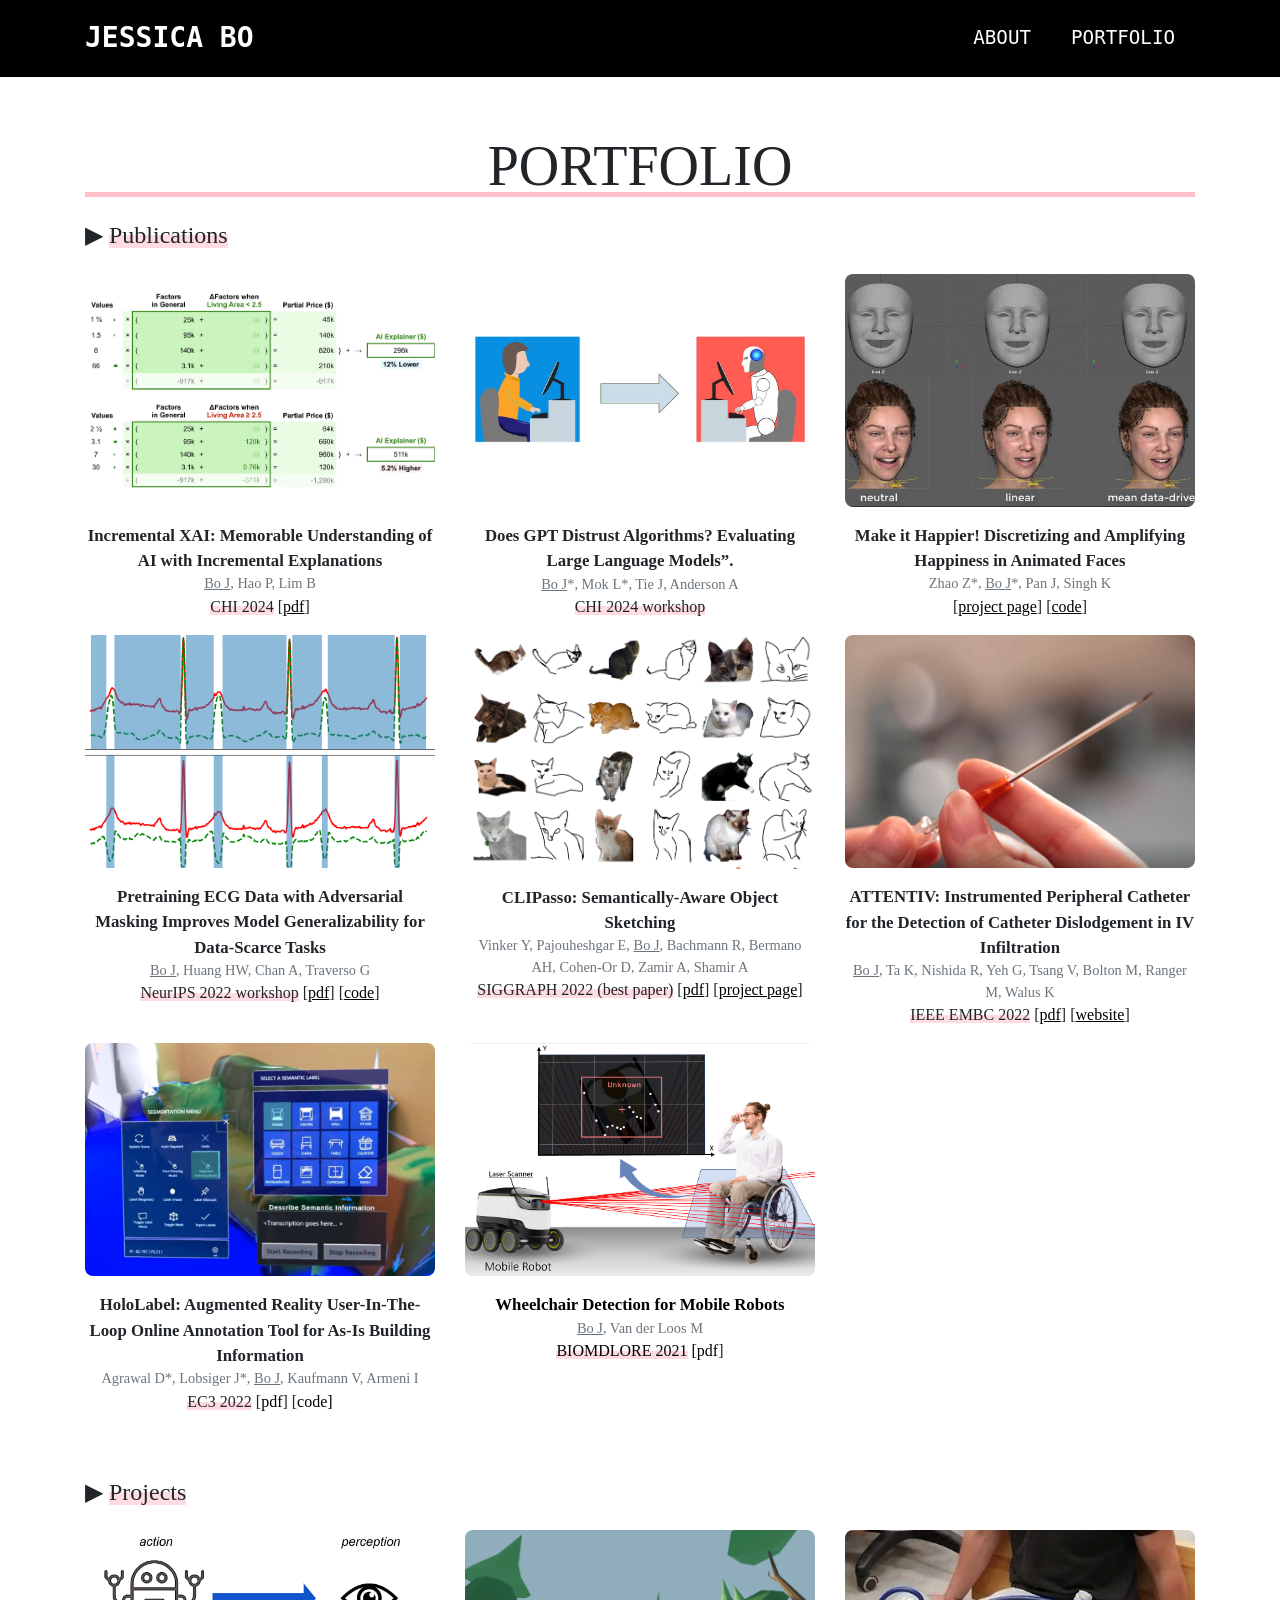
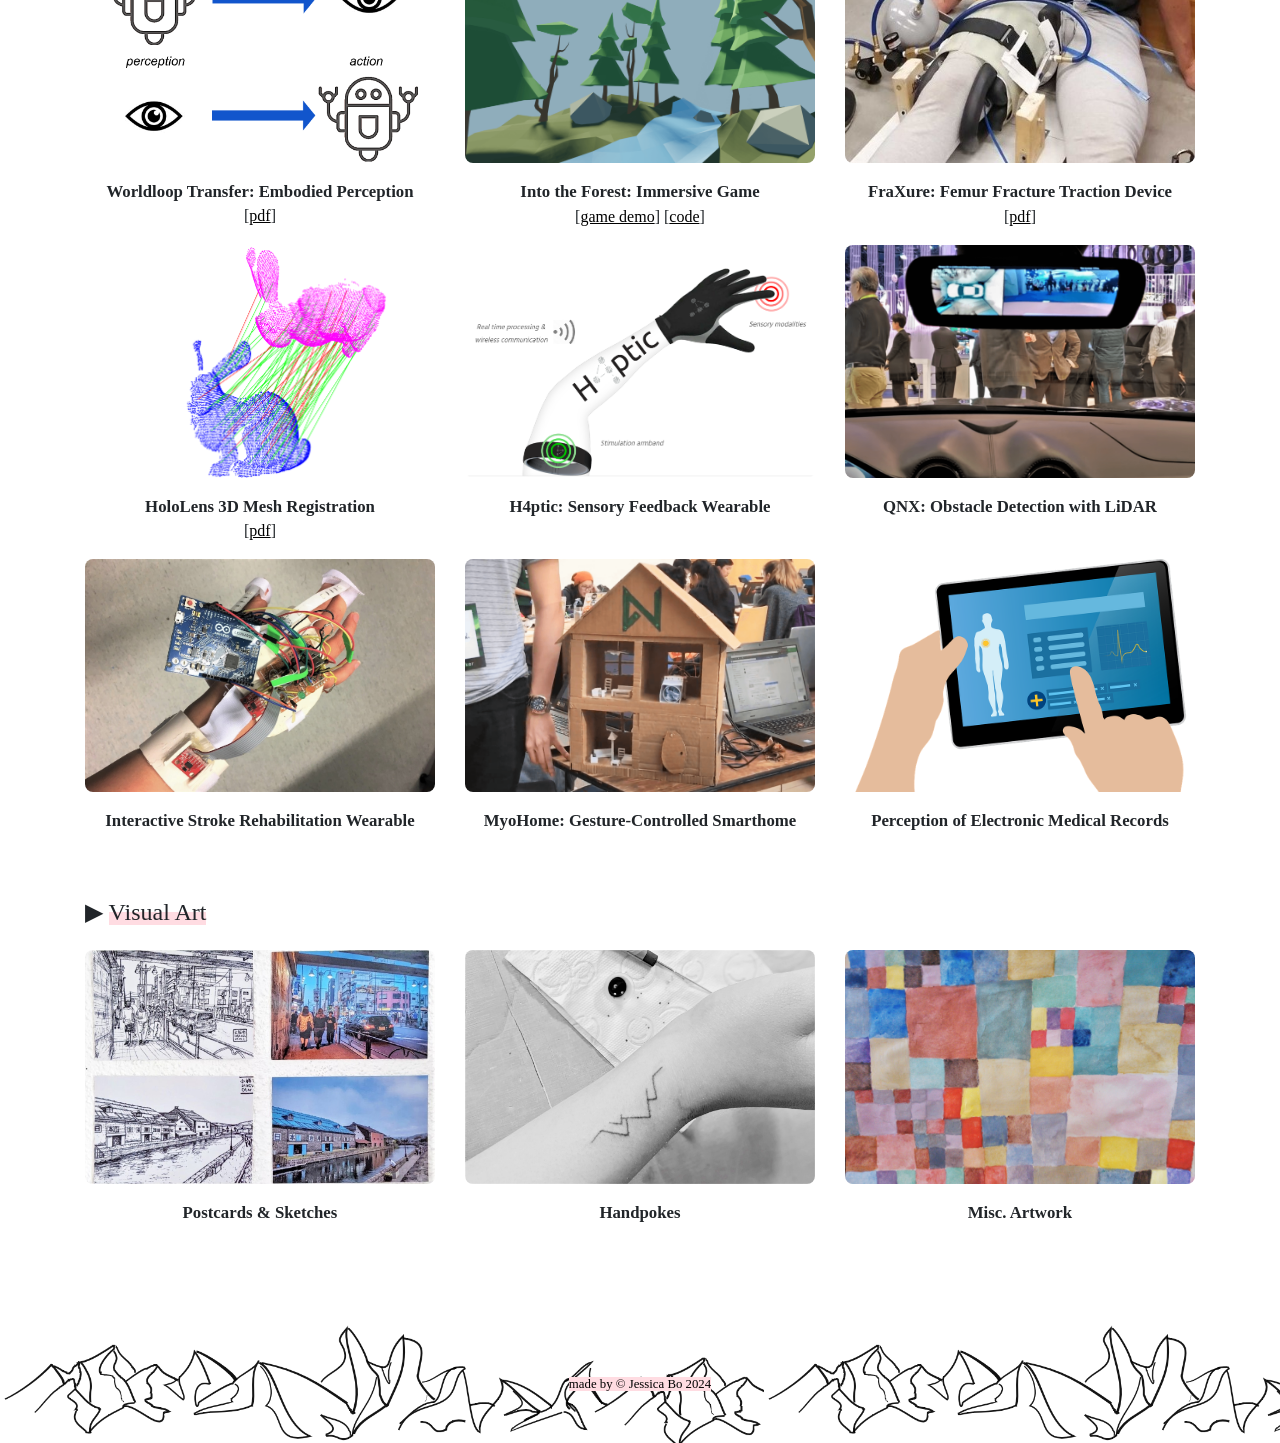
==== commit 8b5aa9ca: "reformat with publications" ====
--- a/portfolio.html
+++ b/portfolio.html
@@ -43,7 +43,7 @@
             <a class="nav-link py-3 px-0 px-lg-3 rounded js-scroll-trigger large" href="index.html">About</a>
           </li>
           <li class="nav-item mx-0 mx-lg-1">
-            <a class="nav-link py-3 px-0 px-lg-3 rounded js-scroll-trigger large" href="portfolio.html">Projects</a>
+            <a class="nav-link py-3 px-0 px-lg-3 rounded js-scroll-trigger large" href="portfolio.html">Portfolio</a>
           </li>
         </ul>
       </div>
@@ -56,8 +56,305 @@
     <div class="container">
 
       <!-- Portfolio Section Heading -->
-      <h1 class="page-section-heading text-center text-uppercase mb-6">Projects</h1>
-
+      <h1 class="page-section-heading text-center text-uppercase">Portfolio</h1>
+
+      <h4 class="mt-4">▶ <highlight>Publications</highlight></h4>
+      <div class="row mb-6">
+
+        <div class="col-md-6 col-lg-4">
+          <div class="portfolio-item mx-auto" data-toggle="modal" data-target="#incrementalXAI">
+            <div class="portfolio-item-caption d-flex align-items-center justify-content-center h-100 w-100">
+              <div class="portfolio-item-caption-content text-center">
+                <p>Improving memorability and understanding of AI via incremental explanations.</p>
+              </div>
+            </div>
+            <img class="img-fluid" src="img/portfolio/incrementalXAI.jpg" alt="">
+          </div>
+          <div class="portfolio-label">Incremental XAI: Memorable Understanding of AI with Incremental Explanations</div> 
+          <div class="text-center portfolio-skill"> <u>Bo J</u>, Hao P, Lim B 
+          </div>
+          <div class="text-center"> 
+            <highlight>CHI 2024</highlight>
+            [<a href="documents/incrementalXAI.pdf" target="_blank" class="font-underline">pdf</a>]
+          </div>
+        </div>
+
+        <div class="col-md-6 col-lg-4">
+          <div class="portfolio-item mx-auto" data-toggle="modal" data-target="#llm_aversion">
+            <div class="portfolio-item-caption d-flex align-items-center justify-content-center h-100 w-100">
+              <div class="portfolio-item-caption-content text-center">
+                <p>Investigation into the stated and behavioural aversion to algorithms exhibited by GPT models.</p>
+              </div>
+            </div>
+            <img class="img-fluid" src="img/portfolio/llm_aversion.jpg" alt="">
+          </div>
+          <div class="portfolio-label">Does GPT Distrust Algorithms? Evaluating Large Language Models”. </div> 
+          <div class="text-center portfolio-skill"> <u>Bo J</u>*, Mok L*, Tie J, Anderson A
+          </div>
+          <div class="text-center"> 
+            <highlight>CHI 2024 workshop</highlight>
+          </div>
+        </div>
+
+        <div class="col-md-6 col-lg-4">
+          <div class="portfolio-item mx-auto" data-toggle="modal" data-target="#amplify">
+            <div class="portfolio-item-caption d-flex align-items-center justify-content-center h-100 w-100">
+              <div class="portfolio-item-caption-content text-center">
+                <p>Discretizing and amplifying happiness in animated faces.</p>
+              </div>
+            </div>
+            <img class="img-fluid" src="img/portfolio/amplify.jpg" alt="">
+          </div>
+          <div class="portfolio-label">Make it Happier! Discretizing and Amplifying Happiness in Animated Faces</div>
+          <div class="portfolio-skill">Zhao Z*, <u> Bo J</u>*, Pan J, Singh K</div>
+          <div class="text-center"> 
+            [<a href="https://zxnnic.github.io/amplifying-emotion/" target="_blank" class="font-underline">project page</a>] 
+            [<a href="https://github.com/zxnnic/amplifying-emotion/tree/main" target="_blank" class="font-underline">code</a>]
+          </div>
+        </div>
+
+        <div class="col-md-6 col-lg-4">
+          <div class="portfolio-item mx-auto" data-toggle="modal" data-target="#ecg">
+            <div class="portfolio-item-caption d-flex align-items-center justify-content-center h-100 w-100">
+              <div class="portfolio-item-caption-content text-center">
+                <p>Adversarial masking for ECG to improve model generalizability.</p>
+              </div>
+            </div>
+            <img class="img-fluid" src="img/portfolio/mask_ecg.png" alt="">
+          </div>
+          <div class="portfolio-label">Pretraining ECG Data with Adversarial Masking Improves Model Generalizability for Data-Scarce Tasks</div> 
+          <div class="text-center portfolio-skill"> <u>Bo J</u>, Huang HW, Chan A, Traverso G 
+          </div>
+          <div class="text-center"> 
+            <highlight>NeurIPS 2022 workshop</highlight>
+            [<a href="documents/advmask.pdf" target="_blank" class="font-underline">pdf</a>]
+            [<a href="https://github.com/jessica-bo/advmask_ecg" target="_blank" class="font-underline">code</a>]
+          </div>
+        </div>
+
+        <div class="col-md-6 col-lg-4">
+          <div class="portfolio-item mx-auto" data-toggle="modal" data-target="#clipasso">
+            <div class="portfolio-item-caption d-flex align-items-center justify-content-center h-100 w-100">
+              <div class="portfolio-item-caption-content text-center">
+                <p>Semantically guided sketch generation with a CLIP-based loss.</p>
+              </div>
+            </div>
+            <img class="img-fluid" src="img/portfolio/clipasso.png" alt="">
+          </div>
+          <div class="portfolio-label">CLIPasso: Semantically-Aware Object Sketching</div>
+          <!-- <div class="portfolio-skill">python, video</div> -->
+          <div class="text-center portfolio-skill">Vinker Y, Pajouheshgar E, <u>Bo J</u>, Bachmann R, Bermano AH, Cohen-Or D, Zamir A, Shamir A 
+          </div>
+          <div class="text-center"> 
+            <highlight>SIGGRAPH 2022 (best paper)</highlight>
+            [<a href="documents/clipasso.pdf" target="_blank" class="font-underline">pdf</a>]
+            [<a href="https://clipasso.github.io/clipasso/" target="_blank" class="font-underline">project page</a>]
+          </div>
+        </div>
+
+        <div class="col-md-6 col-lg-4">
+          <div class="portfolio-item mx-auto" data-toggle="modal" data-target="#attentiv">
+            <div class="portfolio-item-caption d-flex align-items-center justify-content-center h-100 w-100">
+              <div class="portfolio-item-caption-content text-center">
+                <p>Sensor-embedded catheter for detecting IV failures in real-time.</p>
+              </div>
+            </div>
+            <img class="img-fluid" src="img/portfolio/attentiv_medical.png" alt="">
+          </div>
+          <div class="portfolio-label">ATTENTIV: Instrumented Peripheral Catheter for the Detection of
+Catheter Dislodgement in IV Infiltration</div>
+          <div class="portfolio-skill"><u>Bo J</u>, Ta K, Nishida R, Yeh G, Tsang V, Bolton M, Ranger M, Walus K </div>
+          <div class="text-center"> 
+            <highlight>IEEE EMBC 2022</highlight>
+            [<a href="documents/attentiv.pdf" target="_blank" class="font-underline">pdf</a>] 
+            [<a href="https://www.attentivmedical.com/" target="_blank" class="font-underline">website</a>]
+            <!-- [<highlight><a href="https://youtu.be/FXWrNxUOlpI" target="_blank">video</a></highlight>] -->
+          </div>
+        </div>
+
+
+      <div class="col-md-6 col-lg-4">
+          <div class="portfolio-item mx-auto" data-toggle="modal" data-target="#hololabel">
+            <div class="portfolio-item-caption d-flex align-items-center justify-content-center h-100 w-100">
+              <div class="portfolio-item-caption-content text-center">
+                <p>Semantic annotation of 3D scenes with the HoloLens.</p>
+              </div>
+            </div>
+            <img class="img-fluid" src="img/portfolio/hololabel.png" alt="">
+          </div>
+          <div class="portfolio-label">HoloLabel: Augmented Reality User-In-The-Loop Online Annotation Tool for As-Is Building Information</div>
+          <div class="portfolio-skill">Agrawal D*, Lobsiger J*, <u>Bo J</u>, Kaufmann V, Armeni I </div>
+          <div class="text-center"> 
+            <highlight>EC3 2022</highlight>
+            [<a href="documents/HoloLabel_EC3_2022.pdf" target="_blank">pdf</a>]
+            [<a href="https://gitlab.ethz.ch/dagrawal/mixed-reality-ar-scene-annotation-project" target="_blank">code</highlight>]
+          </div>
+        </div>
+
+        <div class="col-md-6 col-lg-4">
+          <div class="portfolio-item mx-auto" data-toggle="modal" data-target="#wheelchair">
+            <div class="portfolio-item-caption d-flex align-items-center justify-content-center h-100 w-100">
+              <div class="portfolio-item-caption-content text-center">
+                <p>Wheelchair detection and orientation classification for mobile robots.</p>
+              </div>
+            </div>
+            <img class="img-fluid" src="img/portfolio/wheelchair.png" alt="">
+          </div>
+          <div class="portfolio-label">Wheelchair Detection for Mobile Robots</div>
+          <div class="portfolio-skill"><u> Bo J</u>, Van der Loos M</div>
+          <div class="text-center"> 
+            <highlight>BIOMDLORE 2021</highlight>
+            [<a href="documents/wheelchair.pdf" target="_blank">pdf</a>]
+          </div>
+        </div>
+
+
+      </div>
+
+      <h4 class="mt-6">▶ <highlight>Projects</highlight></h4>
+      <div class="row mb-6">
+
+        <div class="col-md-6 col-lg-4">
+          <div class="portfolio-item mx-auto" data-toggle="modal" data-target="#worldloop">
+            <div class="portfolio-item-caption d-flex align-items-center justify-content-center h-100 w-100">
+              <div class="portfolio-item-caption-content text-center">
+                <p>Evaluating the perceptual abilities developed by embodied active agents.</p>
+              </div>
+            </div>
+            <img class="img-fluid" src="img/portfolio/actionperceptionloop.png" alt="">
+          </div>
+          <div class="portfolio-label">Worldloop Transfer: Embodied Perception</div>
+          <div class="text-center"> 
+            [<a href="documents/Worldloop_Project.pdf" target="_blank" class="font-underline">pdf</a>]
+          </div>
+        </div>
+
+                        <div class="col-md-6 col-lg-4">
+          <div class="portfolio-item mx-auto" data-toggle="modal" data-target="#forest">
+            <div class="portfolio-item-caption d-flex align-items-center justify-content-center h-100 w-100">
+              <div class="portfolio-item-caption-content text-center">
+                <p>An audio- and visual-immersive escape game set in a mysterious forest.</p>
+              </div>
+            </div>
+            <img class="img-fluid" src="img/portfolio/into_the_forest.png" alt="">
+          </div>
+          <div class="portfolio-label">Into the Forest: Immersive Game</div>
+          <!-- <div class="portfolio-skill">Unity, Blender, visual design, storyboarding</div> -->
+          <div class="text-center"> 
+            [<a href="intotheforest.html" target="_blank" class="font-underline">game demo</a>]
+            <!-- [<highlight><a href="https://youtu.be/q1nEGKHzwJc" target="_blank">video</a></highlight>],  -->
+            [<a href="https://github.com/jessica-bo/intotheforest" target="_blank" class="font-underline">code</a>]
+          </div>
+        </div>
+
+
+        <div class="col-md-6 col-lg-4">
+          <div class="portfolio-item mx-auto" data-toggle="modal" data-target="#fraxure">
+            <div class="portfolio-item-caption d-flex align-items-center justify-content-center h-100 w-100">
+              <div class="portfolio-item-caption-content text-center">
+                <p>Femur fracture treatment device for low-resource settings.</p>
+              </div>
+            </div>
+            <img class="img-fluid" src="img/portfolio/fraxure.jpg" alt="">
+          </div>
+          <div class="portfolio-label">FraXure: Femur Fracture Traction Device</div>
+          <div class="text-center"> 
+            [<a href="documents/FraXureReport.pdf" target="_blank" class="font-underline">pdf</a>]
+          </div>
+        </div>
+
+        <div class="col-md-6 col-lg-4">
+          <div class="portfolio-item mx-auto" data-toggle="modal" data-target="#vision">
+            <div class="portfolio-item-caption d-flex align-items-center justify-content-center h-100 w-100">
+              <div class="portfolio-item-caption-content text-center">
+                <p>Point cloud registration experiments with the HoloLens.</p>
+              </div>
+            </div>
+            <img class="img-fluid" src="img/portfolio/3dvision.png" alt="">
+          </div>
+          <div class="portfolio-label">HoloLens 3D Mesh Registration</div>
+          <div class="text-center"> 
+            [<a href="documents/3DVReport.pdf" target="_blank" class="font-underline">pdf</a>]
+          </div>
+        </div> 
+
+
+        <div class="col-md-6 col-lg-4">
+          <div class="portfolio-item mx-auto" data-toggle="modal" data-target="#haptic">
+            <div class="portfolio-item-caption d-flex align-items-center justify-content-center h-100 w-100">
+              <div class="portfolio-item-caption-content text-center">
+                <p>Haptic-based "touch" feedback for upper limb prosthetic users.</p>
+              </div>
+            </div>
+            <img class="img-fluid" src="img/portfolio/h4ptic.png" alt="">
+          </div>
+          <div class="portfolio-label">H4ptic: Sensory Feedback Wearable</div>
+          <div class="text-center">
+          </div>
+        </div>
+
+
+        <div class="col-md-6 col-lg-4">
+          <div class="portfolio-item mx-auto" data-toggle="modal" data-target="#qnx">
+            <div class="portfolio-item-caption d-flex align-items-center justify-content-center h-100 w-100">
+              <div class="portfolio-item-caption-content text-center">
+                <p>Obstacles & free space detection with LiDAR sensors for autonomous vehicles.</p>
+              </div>
+            </div>
+            <img class="img-fluid" src="img/portfolio/qnx.png" alt="">
+          </div>
+          <div class="portfolio-label">QNX: Obstacle Detection with LiDAR</div>
+          <div class="text-center">
+          </div>
+        </div>
+
+
+        <div class="col-md-6 col-lg-4">
+          <div class="portfolio-item mx-auto" data-toggle="modal" data-target="#certec">
+            <div class="portfolio-item-caption d-flex align-items-center justify-content-center h-100 w-100">
+              <div class="portfolio-item-caption-content text-center">
+                <p>Hand spasticity rehabilitation wearable to increase interactivity.</p>
+              </div>
+            </div>
+            <img class="img-fluid" src="img/portfolio/certec.JPG" alt="">
+          </div>
+          <div class="portfolio-label">Interactive Stroke Rehabilitation Wearable</div>
+        </div>
+
+
+
+        <div class="col-md-6 col-lg-4">
+          <div class="portfolio-item mx-auto" data-toggle="modal" data-target="#myohome">
+            <div class="portfolio-item-caption d-flex align-items-center justify-content-center h-100 w-100">
+              <div class="portfolio-item-caption-content text-center">
+                <p>Gesture-controlled "smart home" prototype.</p>
+              </div>
+            </div>
+            <img class="img-fluid" src="img/portfolio/myohome.png" alt="">
+          </div>
+          <div class="portfolio-label">MyoHome: Gesture-Controlled Smarthome</div>
+          <!-- <div class="portfolio-skill">mechanical construction, visual design</div> -->
+          <div class="text-center"> 
+            <!-- [<highlight><a href="https://youtu.be/f6Xtxq86wmA" target="_blank">video</a></highlight>] -->
+          </div>
+        </div>
+
+        <div class="col-md-6 col-lg-4">
+          <div class="portfolio-item mx-auto" data-toggle="modal" data-target="#emr">
+            <div class="portfolio-item-caption d-flex align-items-center justify-content-center h-100 w-100">
+              <div class="portfolio-item-caption-content text-center">
+                <p>Investigating international attitudes towards electronic medical record systems.</p>
+              </div>
+            </div>
+            <img class="img-fluid" src="img/portfolio/emr.png" alt="">
+          </div>
+          <div class="portfolio-label">Perception of Electronic Medical Records</div>
+        </div>
+
+      </div>
+
+
+<!-- 
       <h4 class="mt-6">▶ <highlight>Computational & Learning</highlight></h4>
       <div class="row mb-6">
         <div class="col-md-6 col-lg-4">
@@ -71,7 +368,7 @@
           </div>
           <div class="portfolio-label">Adversarial Masking for ECGs</div> 
           <div class="text-center"> 
-            [<highlight><a href="http://arxiv.org/abs/2211.07889" target="_blank">ML4H paper</a></highlight>]
+            [<highlight><a href="http://arxiv.org/abs/2211.07889" target="_blank">NeurIPS 2022 workshop</a></highlight>]
             [<highlight><a href="https://github.com/jessica-bo/advmask_ecg" target="_blank">code</a></highlight>]
           </div>
         </div>
@@ -86,9 +383,8 @@
             <img class="img-fluid" src="img/portfolio/clipasso.png" alt="">
           </div>
           <div class="portfolio-label">CLIPasso: Sketch Synthesis</div>
-          <!-- <div class="portfolio-skill">python, video</div> -->
-          <div class="text-center"> 
-            [<highlight><a href="https://arxiv.org/abs/2202.05822" target="_blank">SIGGRAPH paper</a></highlight>]
+          <div class="text-center"> 
+            [<highlight><a href="https://arxiv.org/abs/2202.05822" target="_blank">SIGGRAPH 2022</a></highlight> (best paper)]
             [<highlight><a href="https://clipasso.github.io/clipasso/" target="_blank">project page</a></highlight>]
           </div>
         </div>
@@ -103,7 +399,6 @@
             <img class="img-fluid" src="img/portfolio/actionperceptionloop.png" alt="">
           </div>
           <div class="portfolio-label">Worldloop Transfer: Embodied Perception</div>
-          <!-- <div class="portfolio-skill">python, pytorch</div> -->
           <div class="text-center"> 
             [<highlight><a href="documents/Worldloop_Project.pdf" target="_blank">semester thesis</a></highlight>]
           </div>
@@ -119,10 +414,8 @@
             <img class="img-fluid" src="img/portfolio/wheelchair.png" alt="">
           </div>
           <div class="portfolio-label">Wheelchair Detection for Mobile Robots</div>
-          <!-- <div class="portfolio-skill">python, ROS, scikit-learn</div> -->
-          <div class="text-center"> 
-            [<highlight><a href="https://ieeexplore.ieee.org/abstract/document/9594328" target="_blank">IEEE paper</a></highlight>]
-            <!-- [<highlight><a href="https://youtu.be/616wz9Kjdw0" target="_blank">video</a></highlight>] -->
+          <div class="text-center"> 
+            [<highlight><a href="https://ieeexplore.ieee.org/abstract/document/9594328" target="_blank">BIOMDLORE 2021</a></highlight>]
           </div>
         </div>
 
@@ -136,7 +429,6 @@
             <img class="img-fluid" src="img/portfolio/3dvision.png" alt="">
           </div>
           <div class="portfolio-label">HoloLens 3D Mesh Registration</div>
-          <!-- <div class="portfolio-skill">MATLAB, 3D vision</div> -->
           <div class="text-center"> 
             [<highlight><a href="documents/3DVReport.pdf" target="_blank">class paper</a></highlight>]
           </div>
@@ -152,9 +444,7 @@
             <img class="img-fluid" src="img/portfolio/qnx.png" alt="">
           </div>
           <div class="portfolio-label">QNX: Obstacle Detection with LiDAR</div>
-          <!-- <div class="portfolio-skill">C, LiDAR, autonomous vehicle sensors </div> -->
           <div class="text-center">
-            <!-- [<highlight><a href="https://youtu.be/2hacaURM8f8" target="_blank">video</a></highlight>] -->
           </div>
         </div>
       </div>
@@ -171,11 +461,9 @@
             <img class="img-fluid" src="img/portfolio/attentiv_medical.png" alt="">
           </div>
           <div class="portfolio-label">Attentiv Catheter for IV Treatment</div>
-          <!-- <div class="portfolio-skill">python, bioelectronics, entrepreneurship</div> -->
-          <div class="text-center"> 
-            [<highlight><a href="https://ieeexplore.ieee.org/abstract/document/9871840?casa_token=CO8O2pvHlA4AAAAA:gBqKwMDIBFGGpEf5kmdfQinJ_f-7eEwpHNyn3TR0AceXi7SbEc2d0neR294ofYEXdSU0boJKulA" target="_blank">IEEE paper</a></highlight>] 
+          <div class="text-center"> 
+            [<highlight><a href="https://ieeexplore.ieee.org/abstract/document/9871840?casa_token=CO8O2pvHlA4AAAAA:gBqKwMDIBFGGpEf5kmdfQinJ_f-7eEwpHNyn3TR0AceXi7SbEc2d0neR294ofYEXdSU0boJKulA" target="_blank">IEEE EMBC 2022</a></highlight>] 
             [<highlight><a href="https://www.attentivmedical.com/" target="_blank">website</a></highlight>]
-            <!-- [<highlight><a href="https://youtu.be/FXWrNxUOlpI" target="_blank">video</a></highlight>] -->
           </div>
         </div>
 
@@ -189,10 +477,8 @@
             <img class="img-fluid" src="img/portfolio/fraxure.jpg" alt="">
           </div>
           <div class="portfolio-label">FraXure: Femur Fracture Traction Device</div>
-          <!-- <div class="portfolio-skill">CAD, testing, biomechanical analysis</div> -->
           <div class="text-center"> 
             [<highlight><a href="documents/FraXureReport.pdf" target="_blank">project report</a></highlight>]
-            <!-- [<highlight><a href="https://youtu.be/5eSBk5gFeGo" target="_blank">video</a></highlight>] -->
           </div>
         </div>
 
@@ -206,9 +492,7 @@
             <img class="img-fluid" src="img/portfolio/h4ptic.png" alt="">
           </div>
           <div class="portfolio-label">H4ptic: Sensory Feedback Wearable</div>
-          <!-- <div class="portfolio-skill">haptic feedback</div> -->
           <div class="text-center">
-            <!-- [<highlight><a href="https://youtu.be/zJf1ysjxdwo" target="_blank">video</a></highlight>] -->
           </div>
         </div>
 
@@ -222,7 +506,6 @@
             <img class="img-fluid" src="img/portfolio/certec.JPG" alt="">
           </div>
           <div class="portfolio-label">Interactive Stroke Rehabilitation Wearable</div>
-          <!-- <div class="portfolio-skill">Arduino, sensors, user testing</div> -->
         </div>
 
         <div class="col-md-6 col-lg-4">
@@ -235,7 +518,6 @@
             <img class="img-fluid" src="img/portfolio/recrutch.png" alt="">
           </div>
           <div class="portfolio-label">ReCrutch: Reimagined Crutches</div>
-          <!-- <div class="portfolio-skill">CAD, ergonomics</div> -->
         </div>
 
         <div class="col-md-6 col-lg-4">
@@ -248,7 +530,6 @@
             <img class="img-fluid" src="img/portfolio/emr.png" alt="">
           </div>
           <div class="portfolio-label">Perception of Electronic Medical Records</div>
-          <!-- <div class="portfolio-skill">data collection, statistical analysis</div> -->
         </div>
       
       </div>
@@ -266,7 +547,6 @@
             <img class="img-fluid" src="img/portfolio/amplify.jpg" alt="">
           </div>
           <div class="portfolio-label">Make it Happier!</div>
-          <!-- <div class="portfolio-skill">Unity, HoloLens, python</div> -->
           <div class="text-center"> 
             [<highlight><a href="https://zxnnic.github.io/amplifying-emotion/" target="_blank">project page</a></highlight>] 
             [<highlight><a href="https://github.com/zxnnic/amplifying-emotion/tree/main" target="_blank">code</a></highlight>]
@@ -283,10 +563,8 @@
             <img class="img-fluid" src="img/portfolio/hololabel.png" alt="">
           </div>
           <div class="portfolio-label">HoloLabel: AR Scene Annotator</div>
-          <!-- <div class="portfolio-skill">Unity, HoloLens, python</div> -->
-          <div class="text-center"> 
-            [<highlight><a href="documents/HoloLabel_EC3_2022.pdf" target="_blank">EC3 paper</a></highlight>]
-            <!-- [<highlight><a href="https://youtu.be/K0sVDIbSMh4" target="_blank">video</a></highlight>],  -->
+          <div class="text-center"> 
+            [<highlight><a href="documents/HoloLabel_EC3_2022.pdf" target="_blank">EC3 2022</a></highlight>]
             [<highlight><a href="https://gitlab.ethz.ch/dagrawal/mixed-reality-ar-scene-annotation-project" target="_blank">code</a></highlight>]
           </div>
         </div>
@@ -301,12 +579,10 @@
             <img class="img-fluid" src="img/portfolio/into_the_forest.png" alt="">
           </div>
           <div class="portfolio-label">Into the Forest: Immersive Game</div>
-          <!-- <div class="portfolio-skill">Unity, Blender, visual design, storyboarding</div> -->
           <div class="text-center"> 
             <a href="intotheforest.html" target="_blank">
               [<highlight>game demo</highlight>]
             </a>
-            <!-- [<highlight><a href="https://youtu.be/q1nEGKHzwJc" target="_blank">video</a></highlight>],  -->
             [<a href="https://github.com/jessica-bo/intotheforest" target="_blank"><highlight>code</highlight></a>]
           </div>
         </div>
@@ -321,13 +597,11 @@
             <img class="img-fluid" src="img/portfolio/myohome.png" alt="">
           </div>
           <div class="portfolio-label">MyoHome: Gesture-Controlled Smarthome</div>
-          <!-- <div class="portfolio-skill">mechanical construction, visual design</div> -->
-          <div class="text-center"> 
-            <!-- [<highlight><a href="https://youtu.be/f6Xtxq86wmA" target="_blank">video</a></highlight>] -->
-          </div>
-        </div>
-
-      </div>
+          <div class="text-center"> 
+          </div>
+        </div>
+
+      </div> -->
 
       <!-- <h4 class="mt-6">▶<highlight> Survey Studies </highlight></h4>
 
@@ -549,12 +823,12 @@
                 <h6 class="large font-weight-bold"><highlight>Abstract: </highlight></h6>
                 <p class="mb-3">Medical datasets often face the problem of data scarcity, as ground truth labels must be generated by medical professionals. One mitigation strategy is to pretrain deep learning models on large, unlabelled datasets with self-supervised learning (SSL), but this introduces the issue of domain shift if the pretraining and task dataset distributions differ. Data augmentations are essential for improving the generalizability of SSL-pretrained models, but they tend to be either handcrafted or randomly applied. We use an adversarial model to generate masks as augmentations for 12-lead electrocardiogram (ECG) data, where masks learn to occlude diagnostically-relevant regions. Compared to random augmentations, models pretrained with adversarial masking reaches better accuracy under a domain shift condition and in data-scarce regimes on two diverse downstream tasks, arrhythmia classification and patient age estimation. Adversarial masking is competitive with and even reaches further improvements when combined with state-of-art ECG augmentation methods, 3KG and random lead masking (RLM), demonstrating the generalizability of our method.</p>
 
-                <h6 class="large font-weight-bold"><highlight>Responsibilities: </highlight></h6>
+<!--                 <h6 class="large font-weight-bold"><highlight>Responsibilities: </highlight></h6>
                 <ul>
                   <li>Proposed original research project to improve deep learning model generalizability in medical domains</li>
                   <li>Implemented deep learning training framework with PyTorch Lightning</li>
                 </ul>
-
+ -->
                 <h6 class="large font-weight-bold"><highlight>Awards: </highlight></h6>
                 <ul>
                   <li>IEEE Computational Intelligence Society Graduate Research Grant</li>
@@ -599,7 +873,7 @@
 
                 <p>As a further step, we explore if APL can be applied to address technical challenges in RL, such as sample efficiency in training. We initialize agents with pretrained depth visual encoders and repeat their training to compare with the scratch agents. We find that some embodied tasks which require visual information saw benefits in the jumpstart reward performance, but definitive results are limited by agents overfitting to the training environments. We make a list of recommended changes to the technical setup of the experiments and suggest future directions.</p>
 
-                <h6 class="large font-weight-bold"><highlight>Responsibilities: </highlight></h6>
+<!--                 <h6 class="large font-weight-bold"><highlight>Responsibilities: </highlight></h6>
                 <ul>
                   <li>Developed research plan to investigate how reinforcement learning tasks affect perceptual abilities</li>
                   <li>Created transfer learning framework with PyTorch</li>
@@ -609,7 +883,7 @@
                 <ul>
                   <li>Onur B. (EPFL)</li>
                   <li>Louis A. (EPFL)</li>
-                </ul>
+                </ul> -->
 
               </div>
             </div>
@@ -639,7 +913,7 @@
                 <p>Meshes generated by the Microsoft HoloLens and other similar recording devices register on different coordinate systems with each subsequent scan. As a result, it is a nontrivial problem to accurately, efficiently, and robustly align these meshes. Applications for mesh registration include Virtual Reality (VR) and Augmented Reality (AR), in which the stitching together of distinct meshes is required to match features taken at different points in time. </p>
                 <p class="mb-3">Our main objective is to implement a mesh registration pipeline based on the Guaranteed Outlier Removal (GORE) algorithm, developed by Bustos and Chin.We seek to refine GORE with the Iterative Closest Points (ICP) and RANSAC algorithms, and compare the performance of the GORE pre-processing step in relation to the subsequent registration algorithms.</p>
 
-                <h6 class="large font-weight-bold"><highlight>Responsibilities: </highlight></h6>
+<!--                 <h6 class="large font-weight-bold"><highlight>Responsibilities: </highlight></h6>
                 <ul>
                   <li>Evaluated the existing GORE point cloud registration algorithm on a new HoloLens room dataset</li>
                   <li>Augmented the algorithm to improve registration errors</li>
@@ -649,7 +923,7 @@
                 <ul>
                   <li>Karen H. (UBC Computer Science)</li>
                   <li>Kevin S. (MIT Computer Science)</li>
-                </ul>
+                </ul> -->
               </div>
             </div>
           </div>
@@ -677,7 +951,7 @@
                 <h6 class="large font-weight-bold"><highlight>Motivation: </highlight></h6>
                 <p class="mb-3">LiDAR (light detecting and ranging) devices are commonly used sensors in the automotive market, especially for the development of autonomous vehicles and ADAS (advanced driver-assistance systems). They are reliable for detecting distances of objects in the 3D world, which is useful for computing the location of obstacles and “free space” on the road. Using the speed of light as a reference, LiDARs emit a laser beam and measure the amount of time it takes to receive a return signal, which enables the sensor to perform highly accurate distance calculations. For the purposes of the QNX Advanced Development team, I investigated the usage of LiDAR data for real-time obstacle and free space detection.</p>
 
-                <h6 class="large font-weight-bold"><highlight>Responsibilities: </highlight></h6>
+<!--                 <h6 class="large font-weight-bold"><highlight>Responsibilities: </highlight></h6>
                 <ul>
                   <li>Developed perception algorithms for obstacle and free space detection withLiDARs on the QNX sensor framework</li>
                   <li>Created visualizations from fused camera and LiDAR data streams for demonstration at CES 2019</li>
@@ -686,7 +960,7 @@
                 <h6 class="large font-weight-bold"><highlight>Collaborators: </highlight></h6>
                 <ul>
                   <li>Gordon Bell (QNX Founder & Researcher)</li>
-                </ul>
+                </ul> -->
               </div>
             </div>
           </div>
@@ -718,7 +992,7 @@
                 <p>The Attentiv catheter and infiltration monitoring system offers accurate and immediate detection of IV infiltration through its root cause, catheter dislodgement. Our sensor-embedded IV catheter provides real-time localization of the catheter tip and alerts the caretaker team if infiltration occurs. The monitoring system is seamlessly integrated into the existing nursing workflow and IV equipment. For hospitals, we reduce their economic expenditure and elevate their standards of care by preventing severe infiltration injuries.</p>
                 <p class="mb-3">Existing devices that aim to address the issue of IV infiltration use non-direct methods for detection . These devices are generally in the form of an external stick-on patch which requires additional dressings to secure and extra wiring, and is not ideal for premature babies with fragile skin. Our device is situated in-vivo and monitors the root cause of infiltration , allowing for quicker responses. Direct sensing allows us to expand into other types of catheters like central lines, where patch sensors cannot detect. Fewer dressings and reduction in protocol changes for nurses has the potential to lead to easier adoption and less costly retraining, which are both significant concerns in healthcare.</p>
 
-                <h6 class="large font-weight-bold"><highlight>Responsibilities: </highlight></h6>
+<!--                 <h6 class="large font-weight-bold"><highlight>Responsibilities: </highlight></h6>
                 <ul>
                   <li>Led team through problem discovery and interviews with clinicians </li>
                   <li>Researched biomedical and regulatory standards for safety and compliance</li>
@@ -734,7 +1008,7 @@
                   <li>Gordon Y. (UBC Computer Engineering)</li>
                   <li>Jessica Y. (UBC Sauder School of Business)</li>
                   <li>Siddarth B. (UBC Sauder School of Business)</li>
-                </ul>
+                </ul> -->
 
                 <h6 class="large font-weight-bold"><highlight>Awards: </highlight></h6>
                 <ul>
@@ -784,7 +1058,7 @@
                 <p>Globally, about 6 million people die from strokes every year. Stroke survivors must undergo extensive physical rehabilitation exercises to recover their motor functions, some of which is done at home after hospital discharge. However, the effectiveness of the rehabilitation is often undermined by the repetitive and uninteresting nature of the exercises, leading to low motivation for the patients to continue the exercises in the long term. Nearly three quarters of stroke survivors report feeling a lack of confidence, and nearly half report a lack of motivation or anger. Over half of all stroke survivors are left with a disability, with a reported 85% suffering from loss of movement in upper limbs. This type of impairment negatively affects the patient’s ability to lead an independent life and perform daily tasks, lowering their quality of life. </p>
                 <p class="mb-3">There is a need to improve the effectiveness of at-home rehabilitation in order to cut back on acute care costs as well as to promote patient independence and decrease the reliance on caretakers. This can be done by combining intuitive ergonomic design with necessary rehabilitation exercises to create an interactive interface that patients will enjoy to use. We proposed and prototyped an interactive "glove" rehabilitation device for hand spasticity, a common outcome of stroke. Using Arduino, various sensors, and themoplastic, we constructed and clinically evaluated a functional prototype that provided real-time performance feedback through LEDs and allowed the patient to control a computer game through their therapy exercises.</p>
 
-                <h6 class="large font-weight-bold"><highlight>Responsibilities: </highlight></h6>
+<!--                 <h6 class="large font-weight-bold"><highlight>Responsibilities: </highlight></h6>
                 <ul>
                   <li>Investigated interactivity as a method to increase patience compliance in long-term rehabilitation treatments </li>
                   <li>Prototyped a hand spasticity rehabilitation wearable device for stroke survivors</li>
@@ -795,7 +1069,7 @@
                 <ul>
                   <li>Jiaqi L. (UBC Mechanical Engineering)</li>
                   <li>Héctor Caltenco (former Assistant Professor at Lund University)</li>
-                </ul>
+                </ul> -->
               </div>
             </div>
           </div>
@@ -832,7 +1106,7 @@
                 <p>For femoral fractures, non-surgical treatment refers to traction, applied via the skin or the skeleton. Traction operates under the primary principle of applying two equal and opposite forces on two fragments of the fracture to achieve and maintain fracture position for healing. Skeletal traction is currently the standard of care for femoral shaft fractures in low and middle income countries (LIMCs). Skeletal traction is unfortunately associated with unwanted medical complications that can prolong treatment period and lowered quality of healing. In traction, insufficient reduction, slippage, or infections can cause malunions. Adverse effects of malunion include functional impairments to gait, limb shortening, and excessive stresses on other joints and body parts.</p>
                 <p> The goal of the project was to improve patient outcomes through the design of a cost effective, clinically viable device for the treatment of femur fractures. It was deemed critical that our device offers a non-surgical solution to help alleviate some of the demand for orthopaedic surgeons, whom are scarce in many LMICs as described previously. Without the need for surgical intervention, our hope is that the device will make femur fracture treatment more accessible and affordable for patients. As well, reducing the hospital stay for patients suffering from femur fractures may allow medical resources to be reallocated to the treatment of other injuries, furthe reducing the burden on the healthcare system. As well, mobilizing patients at earlier stages of recovery may present additional social and economic benefits as they can return to their families and return to the workforce earlier.</p>
                 <p class="mb-3">Through extensive literature research and in-country consulting with our hospital partners in Uganda and Kenya, we developed a pneumatic traction device that does not require external grounding to the hospital bed, allowing patients to return home with partial mobility. The cushioning system comprises of alternating pressurized airbags that distributes the contact force and reduces risk of deep tissue injuries.</p>
-
+<!-- 
                 <h6 class="large font-weight-bold"><highlight>Responsibilities: </highlight></h6>
                 <ul>
                   <li>Prototyped testing jigs and mechanical traction device design</li>
@@ -843,7 +1117,7 @@
                 <h6 class="large font-weight-bold"><highlight>Collaborators: </highlight></h6>
                 <ul>
                   <li>Members of FraXure from the UBC Biomedical Engineering Student Team </li>
-                </ul>
+                </ul> -->
 
                 <h6 class="large font-weight-bold"><highlight>Awards: </highlight></h6>
                 <ul>
@@ -879,7 +1153,7 @@
                 <h6 class="large font-weight-bold"><highlight>Motivation: </highlight></h6>
                 <p class="mb-3">There is limited usability in today's current prosthetic devices as they do not offer haptic sensory feedback. Modular EMG prosthetics are becoming increasingly common. Although the functionality of these prosthetics depends greatly on feedback to the user, this is an area where there has been limited development. To resolve this problem, we created H4ptic, a non-invasive device that captures haptic sensation from the prosthetic and transmits that sensation to the user’s body. H4ptic was designed using the principles of somatosensory cortex remapping, neuroplasticity, and sensory substitution. </p>
 
-                <h6 class="large font-weight-bold"><highlight>Responsibilities: </highlight></h6>
+<!--                 <h6 class="large font-weight-bold"><highlight>Responsibilities: </highlight></h6>
                 <ul>
                   <li>Reviewed literature on somatosensory cortex remapping in application to sensory feedback for upper limb amputees</li>
                   <li>Produced project video and competition project pitch</li>
@@ -893,7 +1167,7 @@
                   <li>Allan N. (UBC Mechanical Engineering)</li>
                   <li>Justin W. (UBC Biomedical Engineering)</li>
                   <li>Madison M. (UBC Electrical Engineering)</li>
-                </ul>
+                </ul> -->
 
                 <h6 class="large font-weight-bold"><highlight>Awards: </highlight></h6>
                 <ul>
@@ -936,11 +1210,11 @@
                 <h6 class="large font-weight-bold"><highlight>Motivation: </highlight></h6>
                 <p class="mb-3">This project was inspired after I witnessed a friend on crutches struggling to navigate flights of stairs. The rigid, vertical design of traditional crutches exert high pressure at contact points (palms and underarms) for users, making it an uncomfortable device to use for prolonged durations. Additionally, the inflexibility of the crutch hinders natural gait when traversing stairs. In my redesign, the ReCrutch features a retractable duel-handle design that aids the user while both ascending and descending stairs, simply by reversing the holding direction. The flexible S-shaped body also acts as a shock absorber. The elbow cradle is an ergonomic feature that helps relieve underarm contact pressure.</p>
 
-                <h6 class="large font-weight-bold"><highlight>Responsibilities: </highlight></h6>
+<!--                 <h6 class="large font-weight-bold"><highlight>Responsibilities: </highlight></h6>
                 <ul>
                   <li>Took inspiration from ergonomic principles to redesign the load-bearing mechanism of the crutch</li>
                   <li>Produced conceptual sketches and implemented design using Fusion 360 CAD</li>
-                </ul>
+                </ul> -->
               </div>
             </div>
           </div>
@@ -970,7 +1244,7 @@
                 <h6 class="large font-weight-bold"><highlight>Abstract: </highlight></h6>
                 <p class="mb-3">Centralized Electronic Medical Record systems (EMR) have potential to provide a variety of benefits to national healthcare systems worldwide. However, their implementation has proven to be challenging and raised several concerns. Although previous work has analyzed the successes and limitations of centralized EMR systems, statistical analysis to quantify user perspective has not yet been conducted. In order to gain a better understanding of the opinions of medical professionals and others in the field regarding their perceived support, benefits, and barriers for a centralized EMR system, a survey was conducted on the participants of the International Paediatrics Association (IPA) 2016 Conference in Vancouver, BC. The survey contained Likert Scale questions, asking participants to rate the importance of listed benefits and barriers, as well as indicate their overall support for centralized EMR systems on a scale of 1 to 5. The data was analyzed using a one-way ANOVA, with a focus on the countries with the greatest number of respondents (USA, Canada, Nigeria, and Mexico). The responses were also categorized and analyzed based on country development. The results indicated that Mexico, as well as other non-developed countries were shown to be most in favour of the EMR system. Fast record access and efficiency were rated as the most significant benefits of a centralized EMR system, while cost and implementation time were perceived as the largest barriers. Implementation time was also rated significantly higher as a barrier by developed countries than non-developed countries. These findings provide useful guidelines for consideration in the implementation of a centralized EMR system, and help in the drive towards improving national healthcare systems worldwide.</p>
 
-                <h6 class="large font-weight-bold"><highlight>Responsibilities: </highlight></h6>
+<!--                 <h6 class="large font-weight-bold"><highlight>Responsibilities: </highlight></h6>
                 <ul>
                   <li>Collected Likert survey responses from physicians at an international paediatrics conference</li>
                   <li>Analyzed statistical significance in attitudes towards EMR systems using R</li>
@@ -979,7 +1253,7 @@
                 <h6 class="large font-weight-bold"><highlight>Collaborators: </highlight></h6>
                 <ul>
                   <li>Members of the International Children's Advisory Network (authors listed in publication)</li>
-                </ul>
+                </ul> -->
 
               </div>
             </div>
@@ -1039,7 +1313,7 @@
                   </div>
                 </div>
 
-                <h6 class="large font-weight-bold"><highlight>Responsibilities: </highlight></h6>
+<!--                 <h6 class="large font-weight-bold"><highlight>Responsibilities: </highlight></h6>
                 <ul>
                   <li>Analyzed the reduction in energy expenditure in uphill backcountry ascent using the product</li>
                   <li>Generated and evaluated various design concepts using </li>
@@ -1052,7 +1326,7 @@
                   <li>Jordan F. (UBC Mechanical Engineering)</li>
                   <li>Martin F. (UBC Mechanical Engineering)</li>
                   <li>Cody S. (UBC Mechanical Engineering)</li>
-                </ul>
+                </ul> -->
               </div>
             </div>
           </div>
@@ -1097,7 +1371,7 @@
                   </div>
                 </div>
 
-                <h6 class="large font-weight-bold"><highlight>Responsibilities: </highlight></h6>
+<!--                 <h6 class="large font-weight-bold"><highlight>Responsibilities: </highlight></h6>
                 <ul>
                   <li>Conducted speed, agility, and drag tests to simulate the boat motion with MATLAB</li>
                   <li>Created aesthetic design as inspired by Squirtle, a water pokemon</li>
@@ -1116,7 +1390,7 @@
                 <ul>
                   <li>MECH 223 Competition - First Place Speed</li>
                   <li>MECH 223 Competition - Public Voted Best Design</li>
-                </ul>
+                </ul> -->
               </div>
             </div>
           </div>
@@ -1161,7 +1435,7 @@
                   </div>
                 </div>
 
-                <h6 class="large font-weight-bold"><highlight>Responsibilities: </highlight></h6>
+<!--                 <h6 class="large font-weight-bold"><highlight>Responsibilities: </highlight></h6>
                 <ul>
                   <li>Programmed Arduino code to control the activation of regenerative braking </li>
                   <li>Brainstormed dual-energy storage concept and calculated energy efficiency</li>
@@ -1174,7 +1448,7 @@
                   <li>Cristian M. (UBC Mechanical Engineering)</li>
                   <li>Duk L. (UBC Mechanical Engineering)</li>
                   <li>Karl E. (UBC Mechanical Engineering)</li>
-                </ul>
+                </ul> -->
               </div>
             </div>
           </div>
@@ -1218,7 +1492,7 @@
                     </div>
                   </div>
                 </div>
-
+<!-- 
                 <h6 class="large font-weight-bold"><highlight>Responsibilities: </highlight></h6>
                 <ul>
                   <li>Created CAD models of components used for the structural team</li>
@@ -1228,7 +1502,7 @@
                 <h6 class="large font-weight-bold"><highlight>Collaborators: </highlight></h6>
                 <ul>
                   <li>Members of the UBC ORBIT team</li>
-                </ul>
+                </ul> -->
               </div>
             </div>
           </div>
@@ -1258,7 +1532,7 @@
                 <h6 class="large font-weight-bold "><highlight>Abstract: </highlight></h6>
                 <p> As the popularity of supervised and semi-supervised learning tasks in embodied perception rises, so does the demand for large-scale annotated 3D scene datasets. Devices equipped with RGB cameras and depth sensors being readily available simplifies the task of capturing and reconstructing an environment as a 3D mesh. However, the task of manually labelling this 3D data is still non-trivial. To obtain semantic information about the scene, experts often have to work for many hours using non-intuitive and error-prone tools. To address this problem, we propose a HoloLens application to allow a user to directly annotate the scene with semantic information while simultaneously capturing the spatial environment mesh. Our tool focuses on 3D mesh-based semantic segmentation, i.e. annotating areas of the scene using a predefined set of classes. We leverage the HoloLens' Spatial Mapping feature to generate a 3D mesh of the scene and apply an automatic segmentation algorithm to generate segmentation proposals. The user can use a virtual paint brush to refine the segments or create new ones. Finally, we allow the option to add richer semantic descriptions using voice-to-text technology. We aim to lay the groundwork to integrate mixed reality devices in enabling intuitive 3D scene annotation in the real world.
                 </p>
-
+<!-- 
                 <h6 class="large font-weight-bold "><highlight>Responsibilities: </highlight></h6>
                 <ul>
                   <li>Developed augmented reality user interface with Mixed Reality Toolkit (MRTK) for HoloLens</li>
@@ -1271,7 +1545,7 @@
                   <li>Janik L. (ETH Zurich INFK)</li>
                   <li>Dhruv A. (ETH Zurich INFK)</li>
                   <li>Veronique K. (ETH Zurich INFK)</li>
-                </ul>
+                </ul> -->
               </div>
             </div>
           </div>
@@ -1311,7 +1585,7 @@
                 <p class="font-italic text-center">You wake up in the middle of a forest, no memories of how you got here. But somehow it feels like you’ve been floating through these woods for a long time now. With birdsongs in the background and the sun high, the forest feels alive. Something in the air seems off, however. A tinge of mystery. Well, nothing to do but to venture further. There must be someway home. But soon the bird calls cease, a wispy mist floats, around and into you. Dark clouds blot the sky. Thick clouds infect your mind. Something the air seems off. </p>
                 <p class="mb-3 font-italic text-center">The forest feels alive.</p>
 
-                <h6 class="large font-weight-bold "><highlight>Responsibilities: </highlight></h6>
+<!--                 <h6 class="large font-weight-bold "><highlight>Responsibilities: </highlight></h6>
                 <ul>
                   <li>Brainstormed game storyboard and developed early moodboard and concept art</li>
                   <li>Created various low-poly nature assets with Blender</li>
@@ -1323,7 +1597,7 @@
                 <ul>
                   <li>Kevin T. (ETH Zurich Robotics)</li>
                   <li>Andyn O. (Empa)</li>
-                </ul>
+                </ul> -->
               </div>
             </div>
           </div>
@@ -1351,7 +1625,7 @@
 
                 <h6 class="large font-weight-bold "><highlight>Motivation: </highlight></h6>
                 <p class="mb-3">Modern smarthomes are typically voice-controlled, which presents a detriment to potential users with speech impairments or strong accents. We turned to the Myo Armband, an non-invasive EMG sensing device that comes with pre-built abilities to recognize simple hand gestures. Instead of speaking to Alexa or Google Home, users can control their smart home devices such as lights and fans at the flick of their wrist and arm. Based on how many devices there are, users can use the MyoHome web app to configure the gestures for each device, and save those customized gestures to a user profile. Although there are only 5 basic gestures built in to the Myo Connect app, there are essentially an infinite number of gestures that could be configured based on the raw data output from the accelerometer, EMG sensors, and gyroscope.</p>
-
+<!-- 
                 <h6 class="large font-weight-bold "><highlight>Responsibilities: </highlight></h6>
                 <ul>
                   <li>Brainstormed design and business motivation for a gesture controlled smarthome</li>
@@ -1364,7 +1638,7 @@
                   <li>Nicholas H. (UBC Mechanical Engineering)</li>
                   <li>Stephen L. (UBC Computer Science)</li>
                 </ul>
-
+ -->
                 <h6 class="large font-weight-bold"><highlight>Awards: </highlight></h6>
                 <ul>
                   <li>nwHacks 2018 Honourable Mention</li>
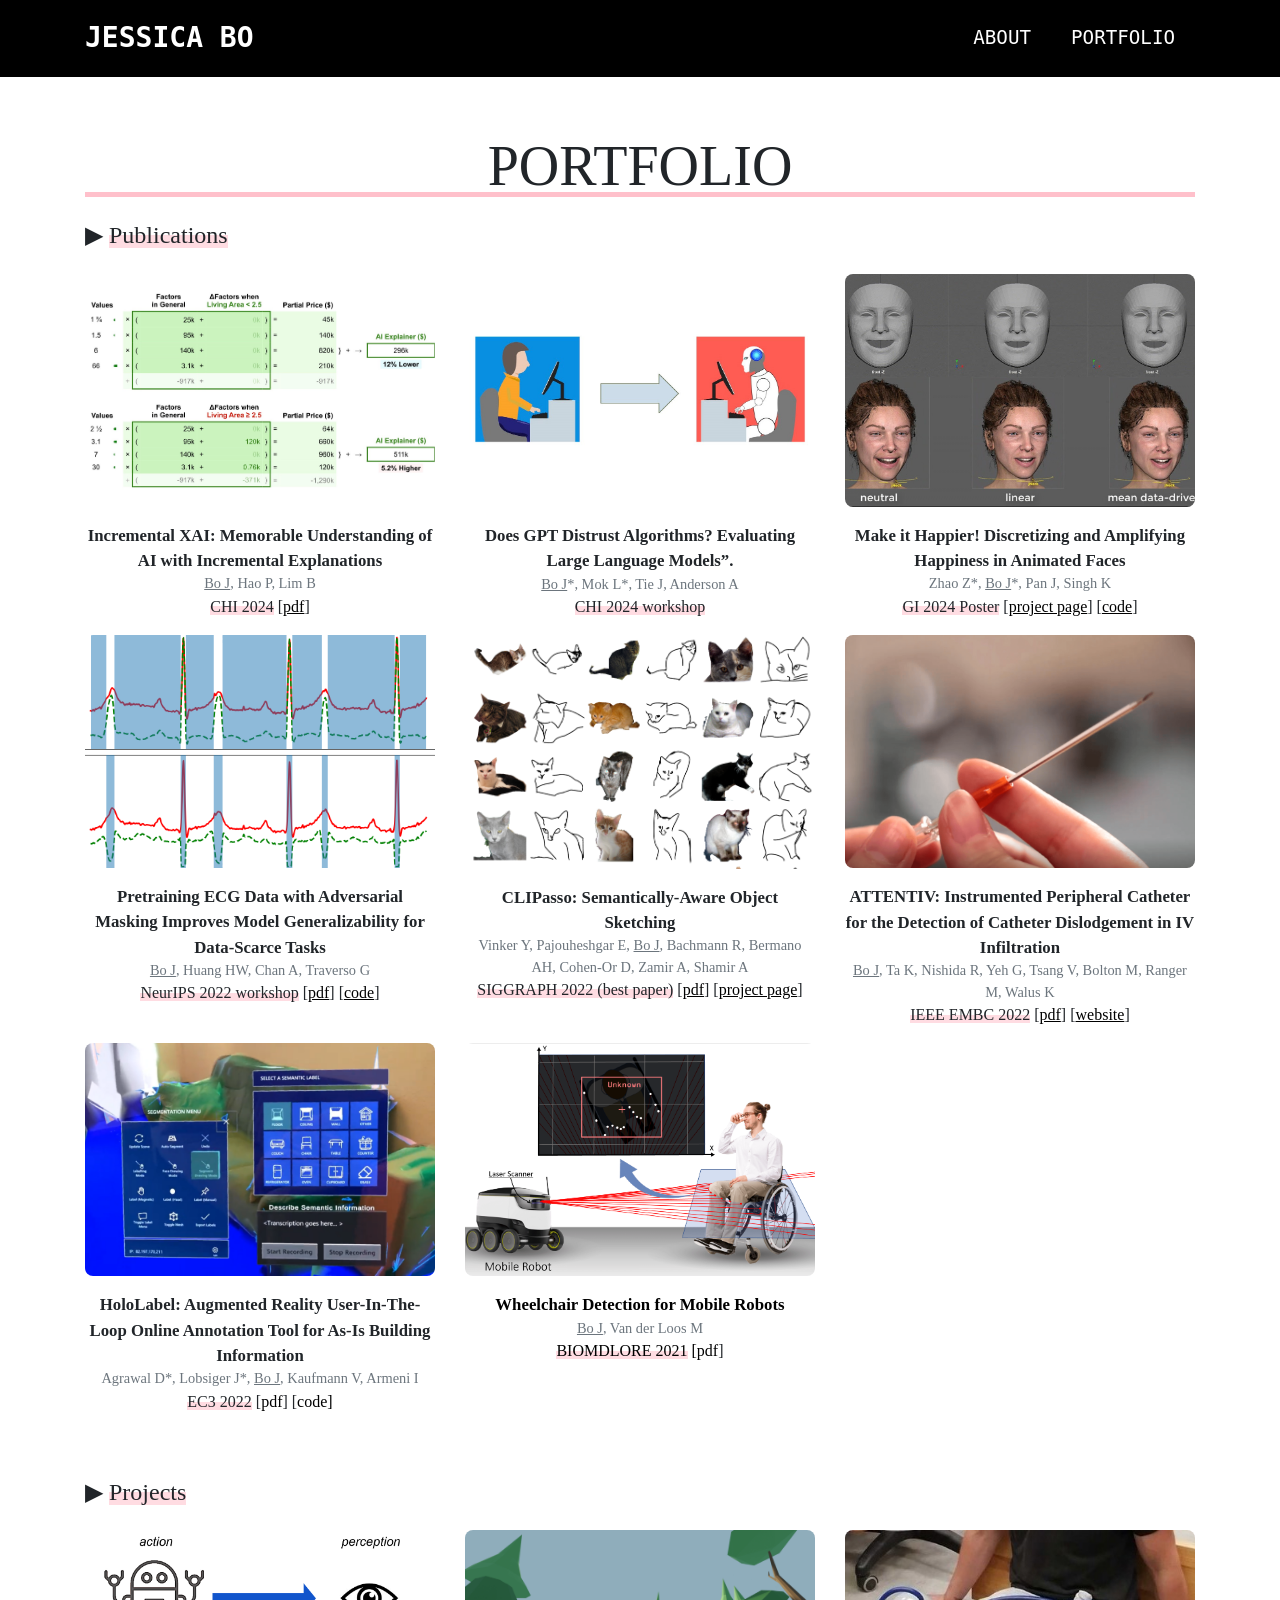
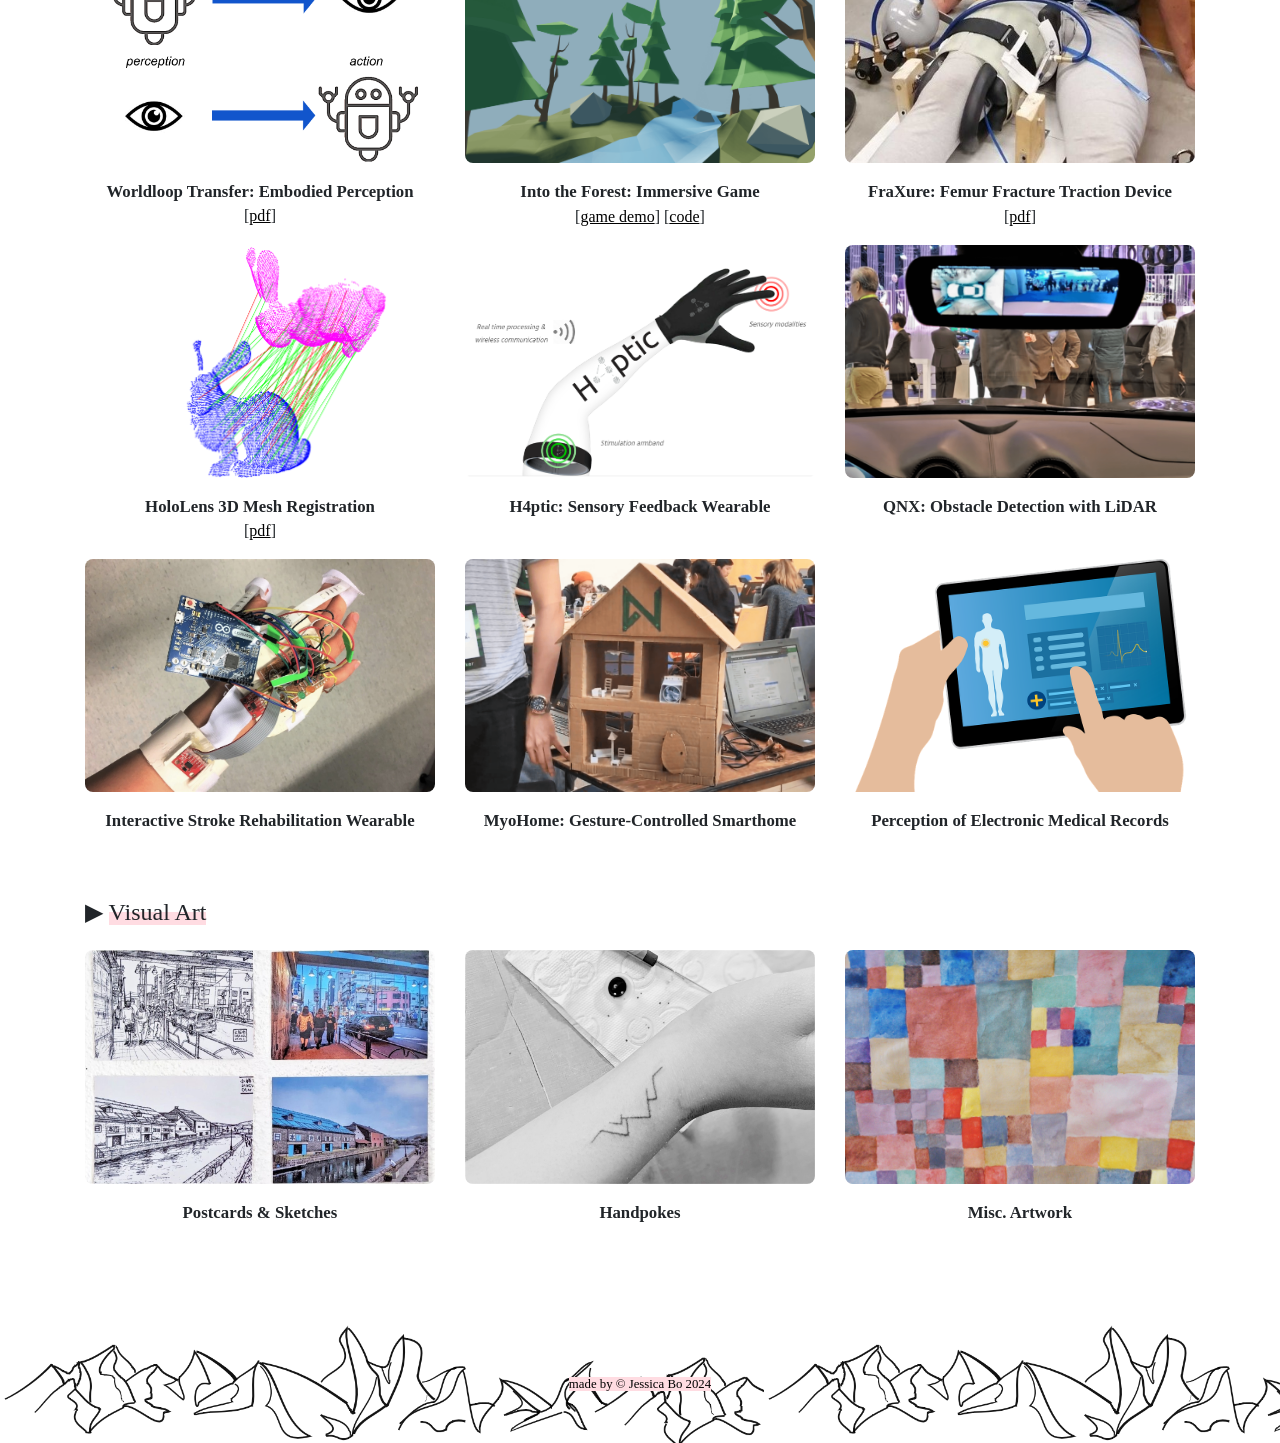
==== commit 88b1ab31: "SRI update" ====
--- a/portfolio.html
+++ b/portfolio.html
@@ -107,7 +107,7 @@
           </div>
           <div class="portfolio-label">Make it Happier! Discretizing and Amplifying Happiness in Animated Faces</div>
           <div class="portfolio-skill">Zhao Z*, <u> Bo J</u>*, Pan J, Singh K</div>
-          <div class="text-center"> 
+          <div class="text-center"> <highlight>GI 2024 Poster</highlight>
             [<a href="https://zxnnic.github.io/amplifying-emotion/" target="_blank" class="font-underline">project page</a>] 
             [<a href="https://github.com/zxnnic/amplifying-emotion/tree/main" target="_blank" class="font-underline">code</a>]
           </div>
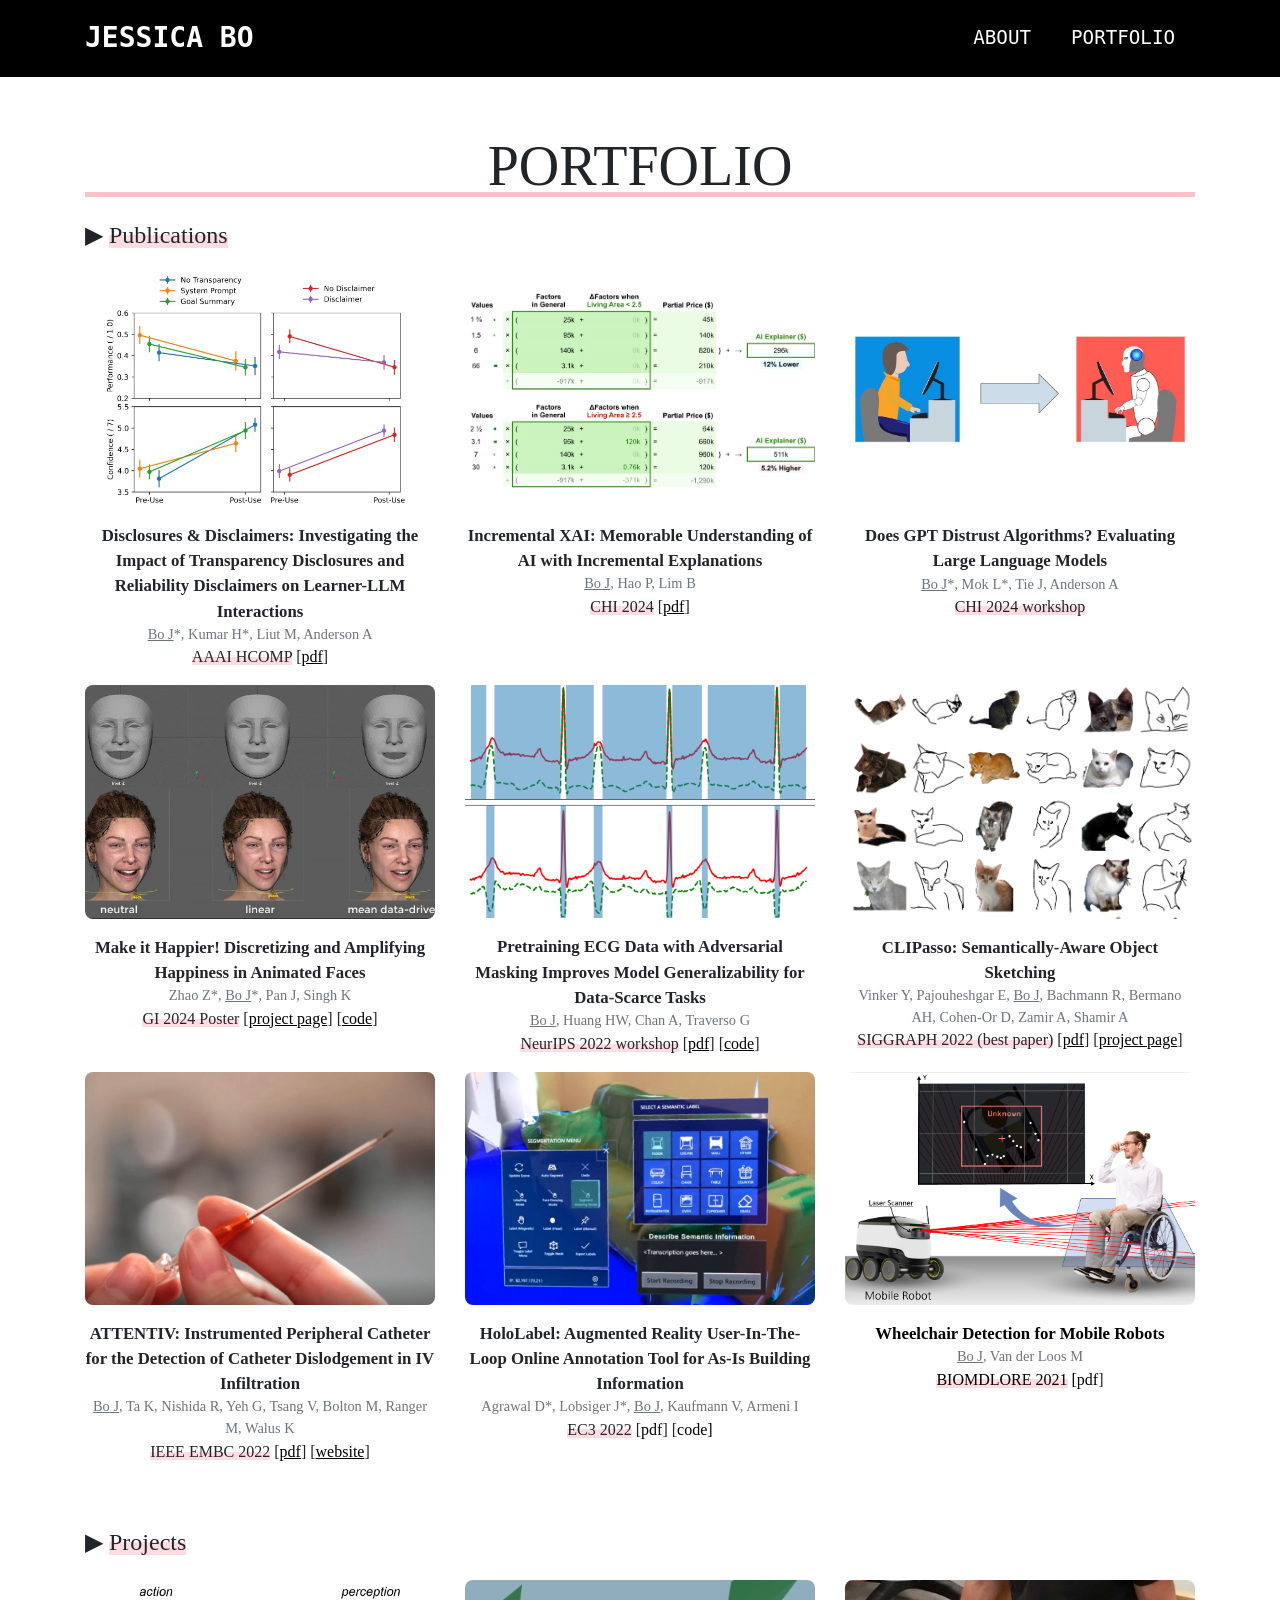
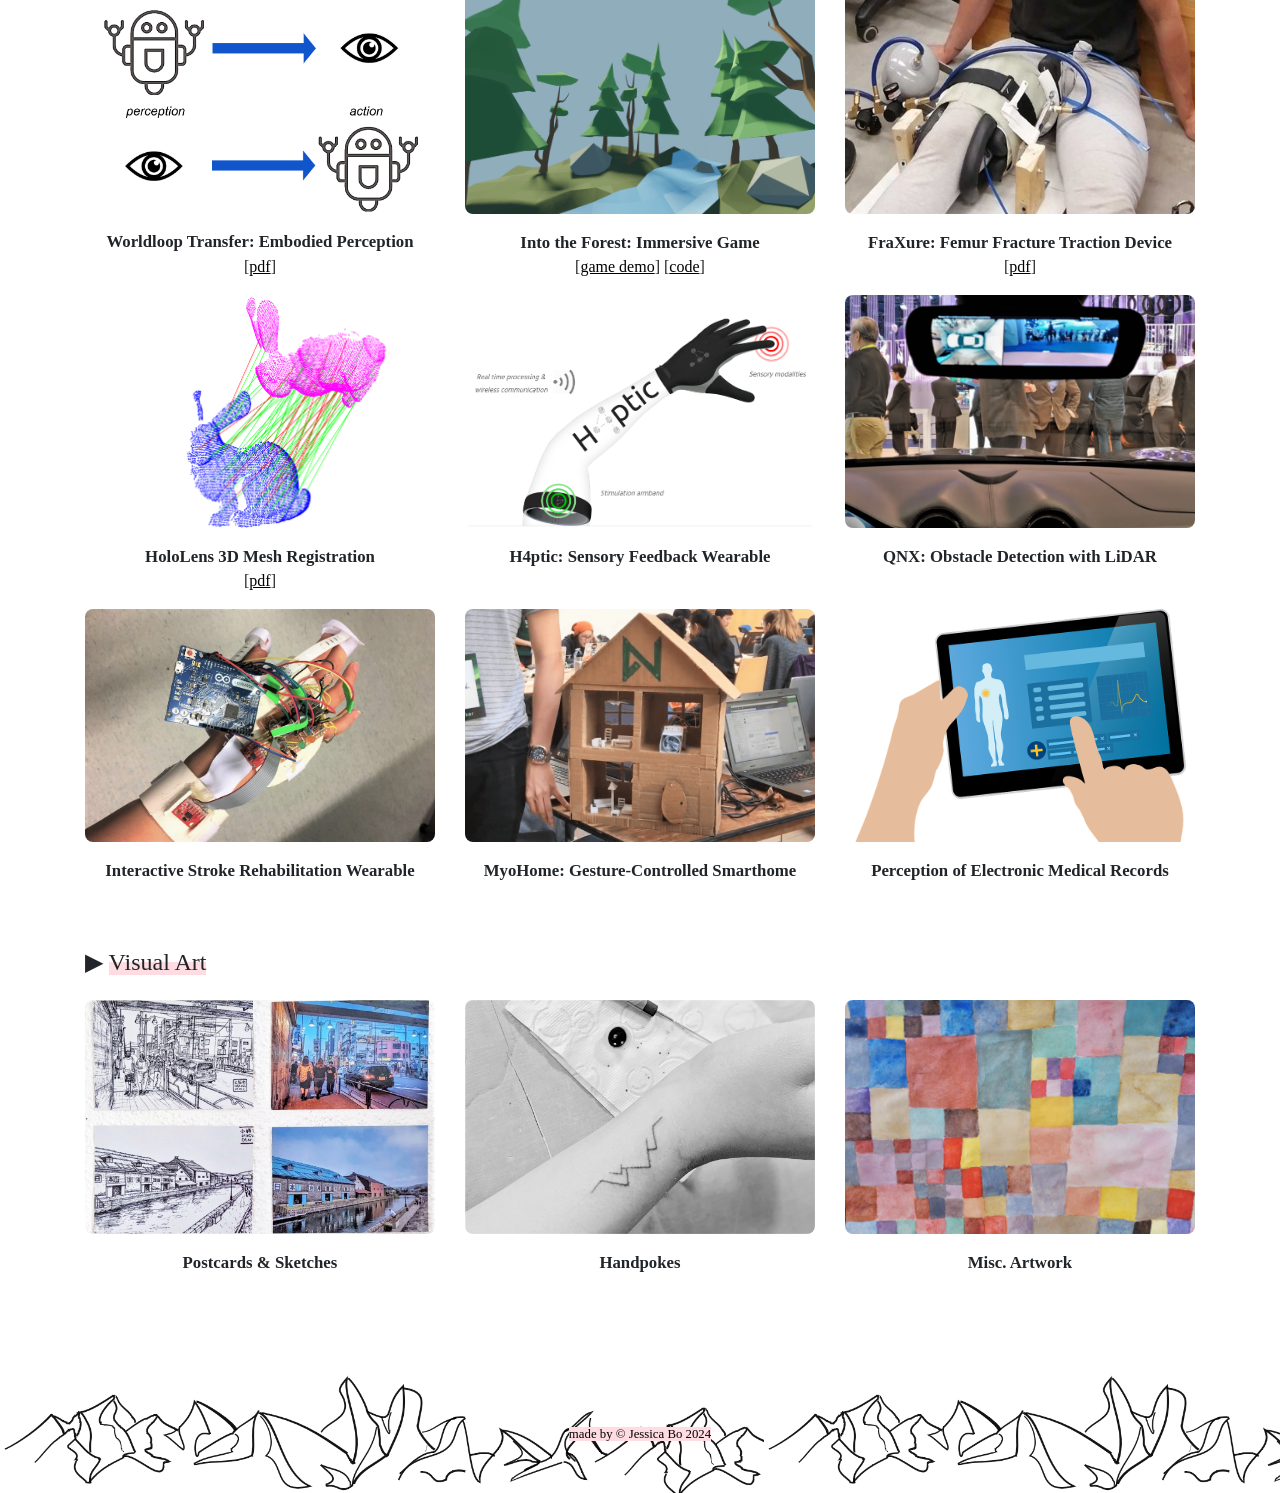
==== commit 24fd4475: "adding HCOMP" ====
--- a/portfolio.html
+++ b/portfolio.html
@@ -61,6 +61,24 @@
       <h4 class="mt-4">▶ <highlight>Publications</highlight></h4>
       <div class="row mb-6">
 
+       <div class="col-md-6 col-lg-4">
+          <div class="portfolio-item mx-auto" data-toggle="modal" data-target="#disclosures">
+            <div class="portfolio-item-caption d-flex align-items-center justify-content-center h-100 w-100">
+              <div class="portfolio-item-caption-content text-center">
+                <p>Classroom experiment on how LLM transparency disclosures and reliance disclaimers affect students behaviours and perceptions.</p>
+              </div>
+            </div>
+            <img class="img-fluid" src="img/portfolio/disclosures.jpg" alt="">
+          </div>
+          <div class="portfolio-label">Disclosures & Disclaimers: Investigating the Impact of Transparency Disclosures and Reliability Disclaimers on Learner-LLM Interactions</div> 
+          <div class="text-center portfolio-skill"> <u>Bo J</u>*, Kumar H*, Liut M, Anderson A
+          </div>
+          <div class="text-center"> 
+            <highlight>AAAI HCOMP</highlight>
+            [<a href="documents/disclosures_disclaimers.pdf" target="_blank" class="font-underline">pdf</a>]
+          </div>
+        </div>
+
         <div class="col-md-6 col-lg-4">
           <div class="portfolio-item mx-auto" data-toggle="modal" data-target="#incrementalXAI">
             <div class="portfolio-item-caption d-flex align-items-center justify-content-center h-100 w-100">
@@ -88,7 +106,7 @@
             </div>
             <img class="img-fluid" src="img/portfolio/llm_aversion.jpg" alt="">
           </div>
-          <div class="portfolio-label">Does GPT Distrust Algorithms? Evaluating Large Language Models”. </div> 
+          <div class="portfolio-label">Does GPT Distrust Algorithms? Evaluating Large Language Models </div> 
           <div class="text-center portfolio-skill"> <u>Bo J</u>*, Mok L*, Tie J, Anderson A
           </div>
           <div class="text-center"> 
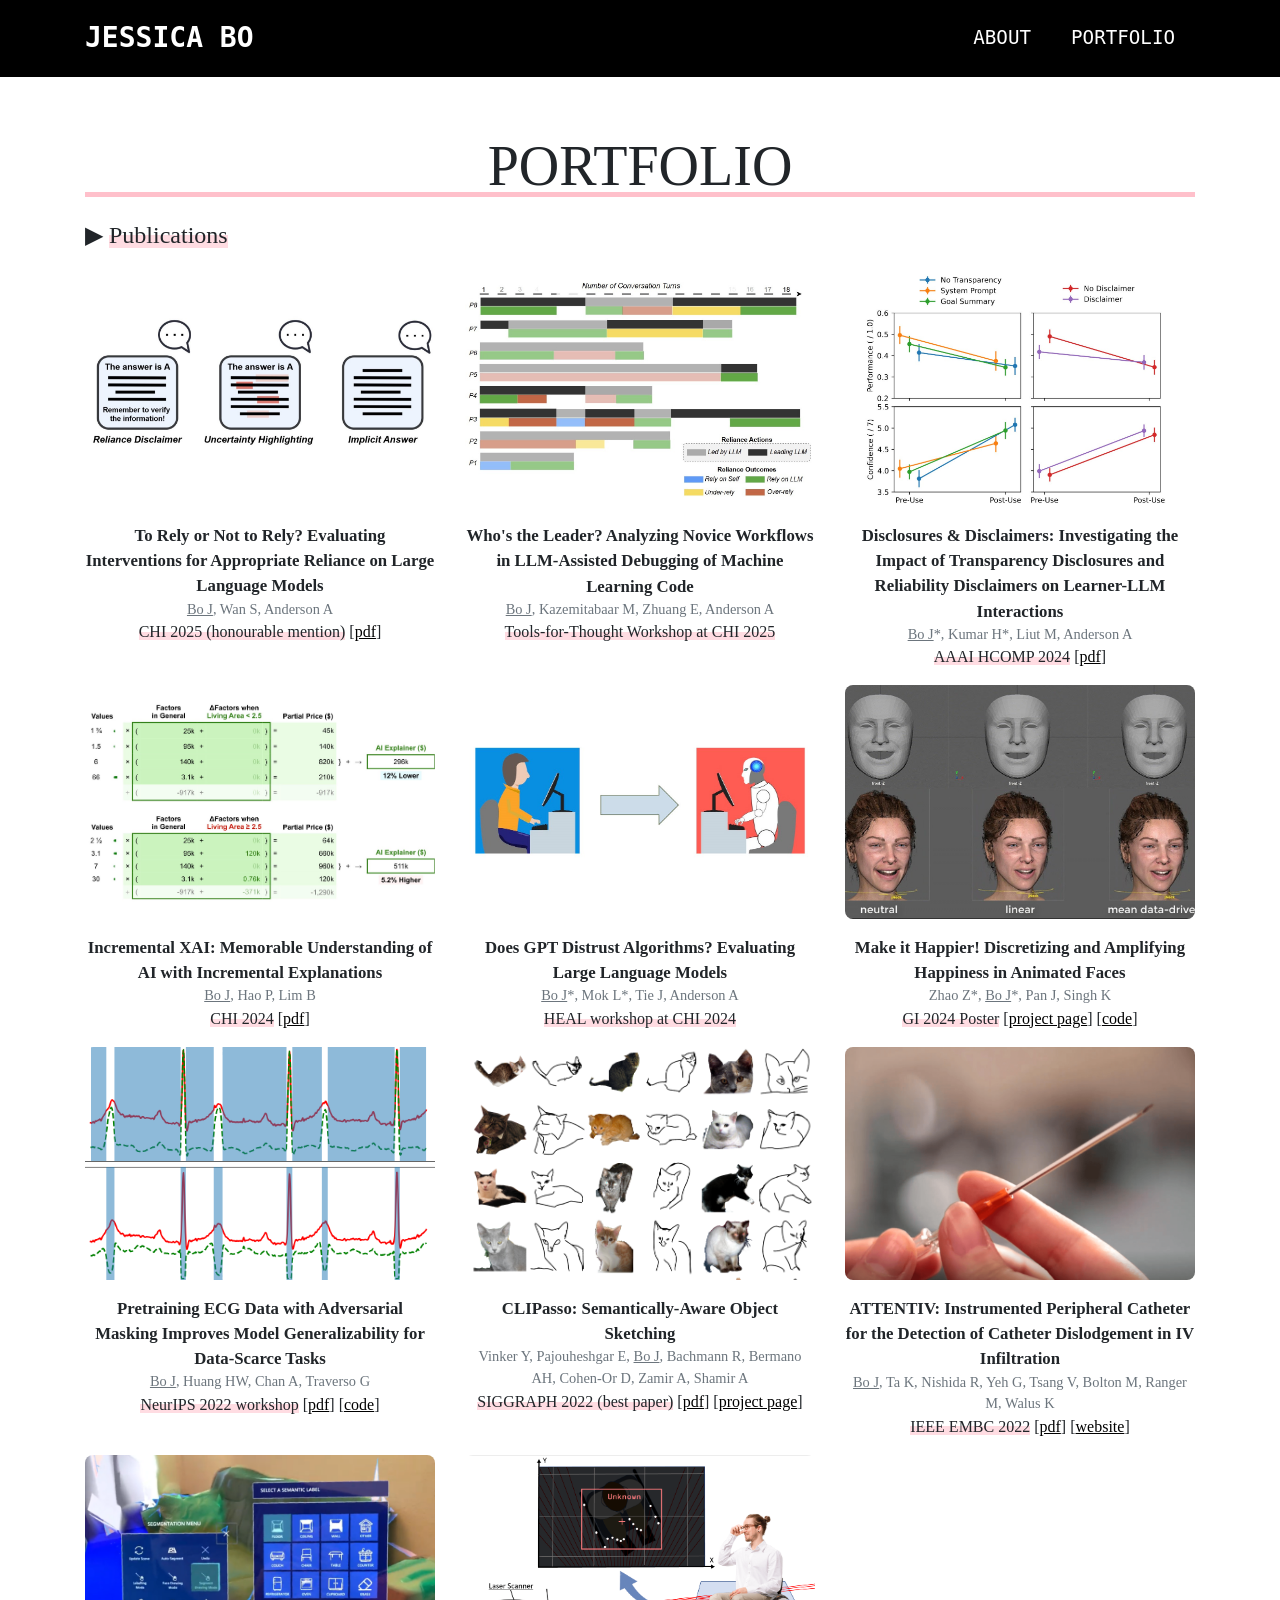
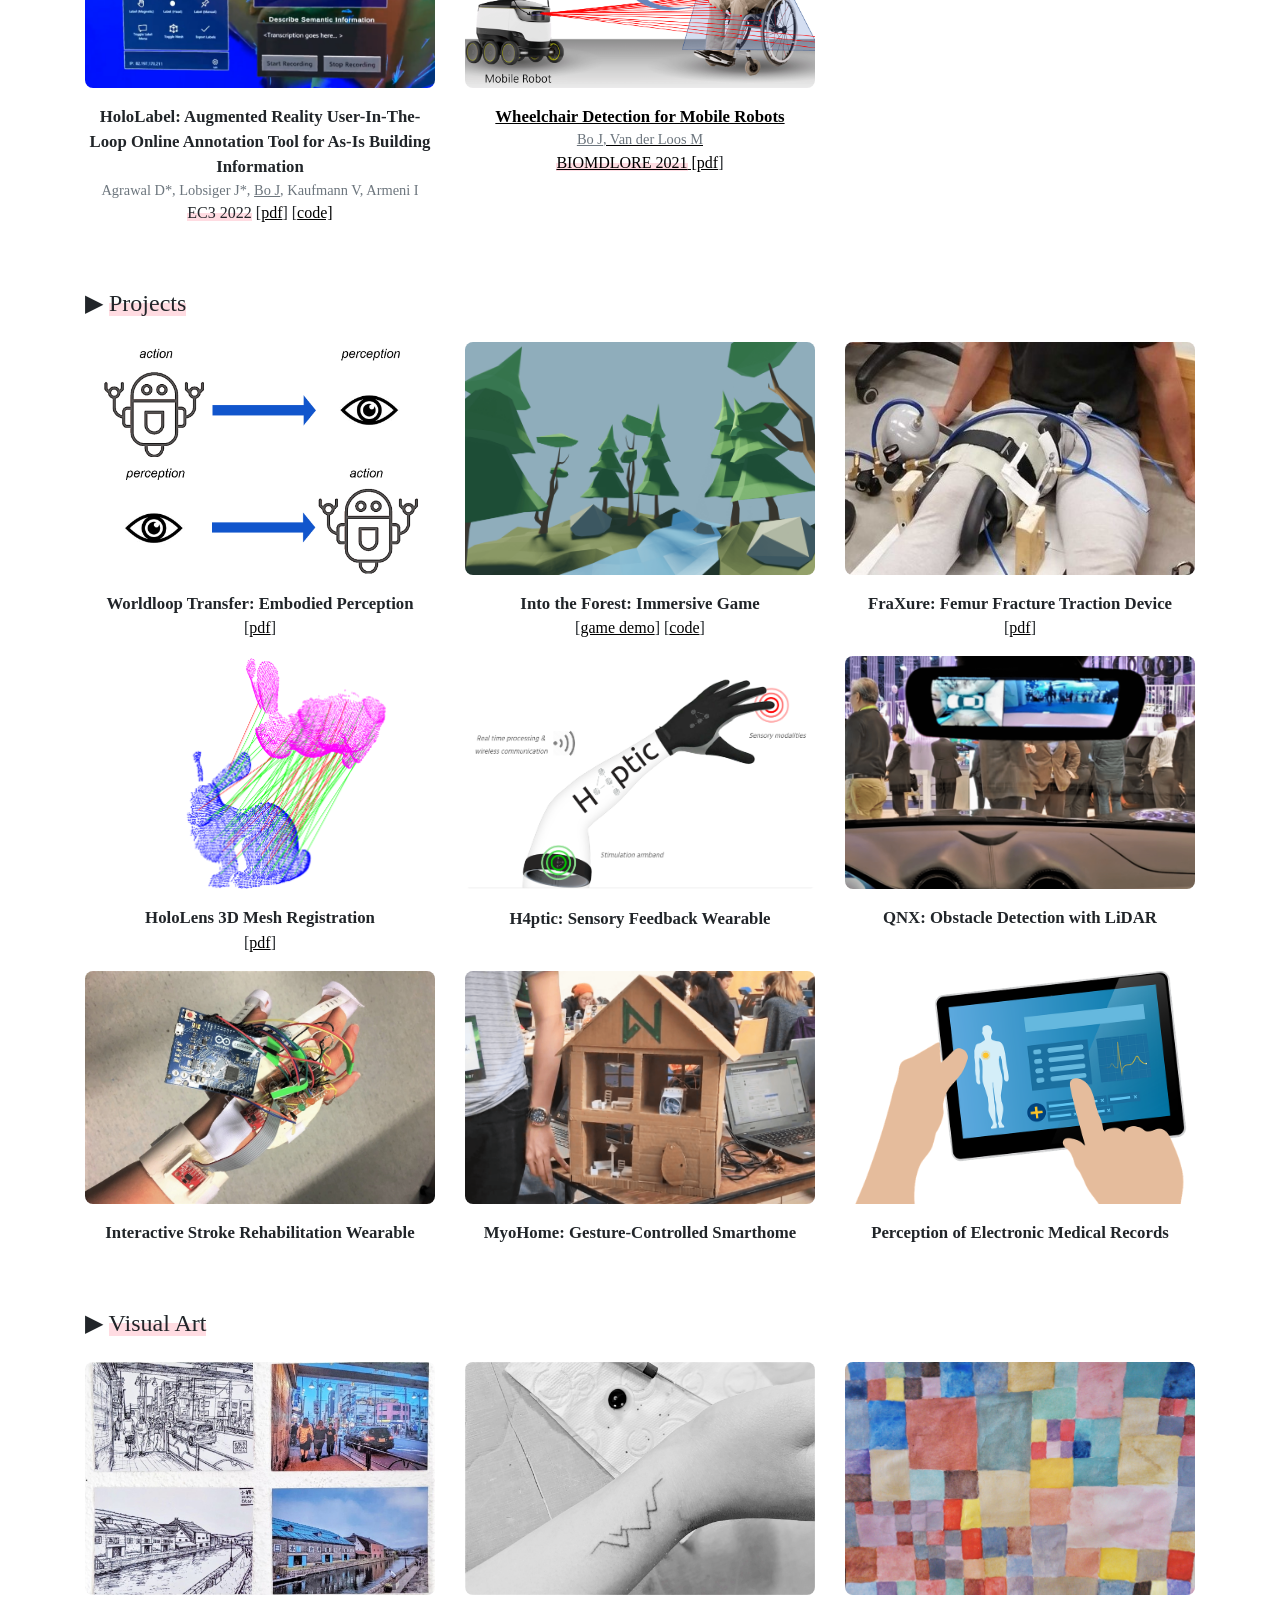
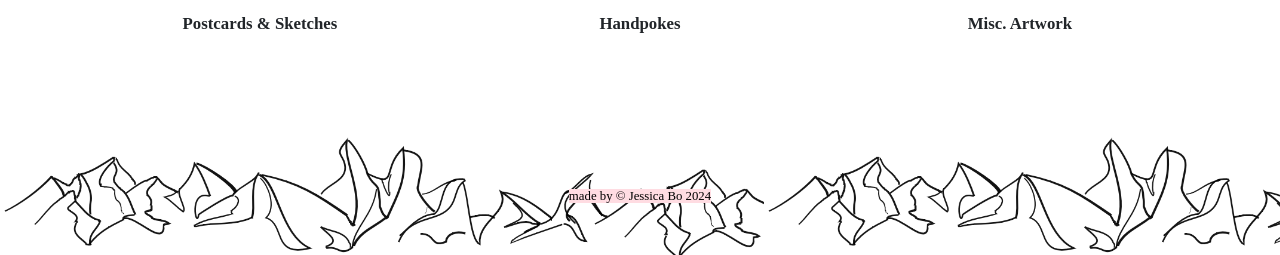
==== commit 2a176aa7: "CHI updates" ====
--- a/portfolio.html
+++ b/portfolio.html
@@ -61,6 +61,42 @@
       <h4 class="mt-4">▶ <highlight>Publications</highlight></h4>
       <div class="row mb-6">
 
+      <div class="col-md-6 col-lg-4">
+          <div class="portfolio-item mx-auto" data-toggle="modal" data-target="#overreliance">
+            <div class="portfolio-item-caption d-flex align-items-center justify-content-center h-100 w-100">
+              <div class="portfolio-item-caption-content text-center">
+                <p>Benchmarking three diffeent LLM reliance interventions on improving appropriate reliance.</p>
+              </div>
+            </div>
+            <img class="img-fluid" src="img/portfolio/overreliance.jpg" alt="">
+          </div>
+          <div class="portfolio-label">To Rely or Not to Rely? Evaluating Interventions for Appropriate Reliance on Large Language Models</div> 
+          <div class="text-center portfolio-skill"> <u>Bo J</u>, Wan S, Anderson A
+          </div>
+          <div class="text-center"> 
+            <highlight>CHI 2025 (honourable mention)</highlight>
+            [<a href="documents/overreliance.pdf" target="_blank" class="font-underline">pdf</a>]
+          </div>
+        </div>
+
+        <div class="col-md-6 col-lg-4">
+          <div class="portfolio-item mx-auto" data-toggle="modal" data-target="#leading">
+            <div class="portfolio-item-caption d-flex align-items-center justify-content-center h-100 w-100">
+              <div class="portfolio-item-caption-content text-center">
+                <p>Analyzing workflows of LLM-assisted task novices for reliance actions and outcomes.</p>
+              </div>
+            </div>
+            <img class="img-fluid" src="img/portfolio/leading_following.jpg" alt="">
+          </div>
+          <div class="portfolio-label">Who's the Leader? Analyzing Novice Workflows in LLM-Assisted Debugging of Machine Learning Code</div> 
+          <div class="text-center portfolio-skill"> <u>Bo J</u>, Kazemitabaar M, Zhuang E, Anderson A
+          </div>
+          <div class="text-center"> 
+            <highlight>Tools-for-Thought Workshop at CHI 2025</highlight>
+          </div>
+        </div>
+
+
        <div class="col-md-6 col-lg-4">
           <div class="portfolio-item mx-auto" data-toggle="modal" data-target="#disclosures">
             <div class="portfolio-item-caption d-flex align-items-center justify-content-center h-100 w-100">
@@ -74,7 +110,7 @@
           <div class="text-center portfolio-skill"> <u>Bo J</u>*, Kumar H*, Liut M, Anderson A
           </div>
           <div class="text-center"> 
-            <highlight>AAAI HCOMP</highlight>
+            <highlight>AAAI HCOMP 2024</highlight>
             [<a href="documents/disclosures_disclaimers.pdf" target="_blank" class="font-underline">pdf</a>]
           </div>
         </div>
@@ -110,7 +146,7 @@
           <div class="text-center portfolio-skill"> <u>Bo J</u>*, Mok L*, Tie J, Anderson A
           </div>
           <div class="text-center"> 
-            <highlight>CHI 2024 workshop</highlight>
+            <highlight>HEAL workshop at CHI 2024</highlight>
           </div>
         </div>
 
@@ -204,8 +240,8 @@
           <div class="portfolio-skill">Agrawal D*, Lobsiger J*, <u>Bo J</u>, Kaufmann V, Armeni I </div>
           <div class="text-center"> 
             <highlight>EC3 2022</highlight>
-            [<a href="documents/HoloLabel_EC3_2022.pdf" target="_blank">pdf</a>]
-            [<a href="https://gitlab.ethz.ch/dagrawal/mixed-reality-ar-scene-annotation-project" target="_blank">code</highlight>]
+            [<a href="documents/HoloLabel_EC3_2022.pdf" target="_blank" class="font-underline">pdf</a>]
+            [<a href="https://gitlab.ethz.ch/dagrawal/mixed-reality-ar-scene-annotation-project" target="_blank" class="font-underline">code</highlight>]
           </div>
         </div>
 
@@ -222,7 +258,7 @@
           <div class="portfolio-skill"><u> Bo J</u>, Van der Loos M</div>
           <div class="text-center"> 
             <highlight>BIOMDLORE 2021</highlight>
-            [<a href="documents/wheelchair.pdf" target="_blank">pdf</a>]
+            [<a href="documents/wheelchair.pdf" target="_blank" class="font-underline">pdf</a>]
           </div>
         </div>
 
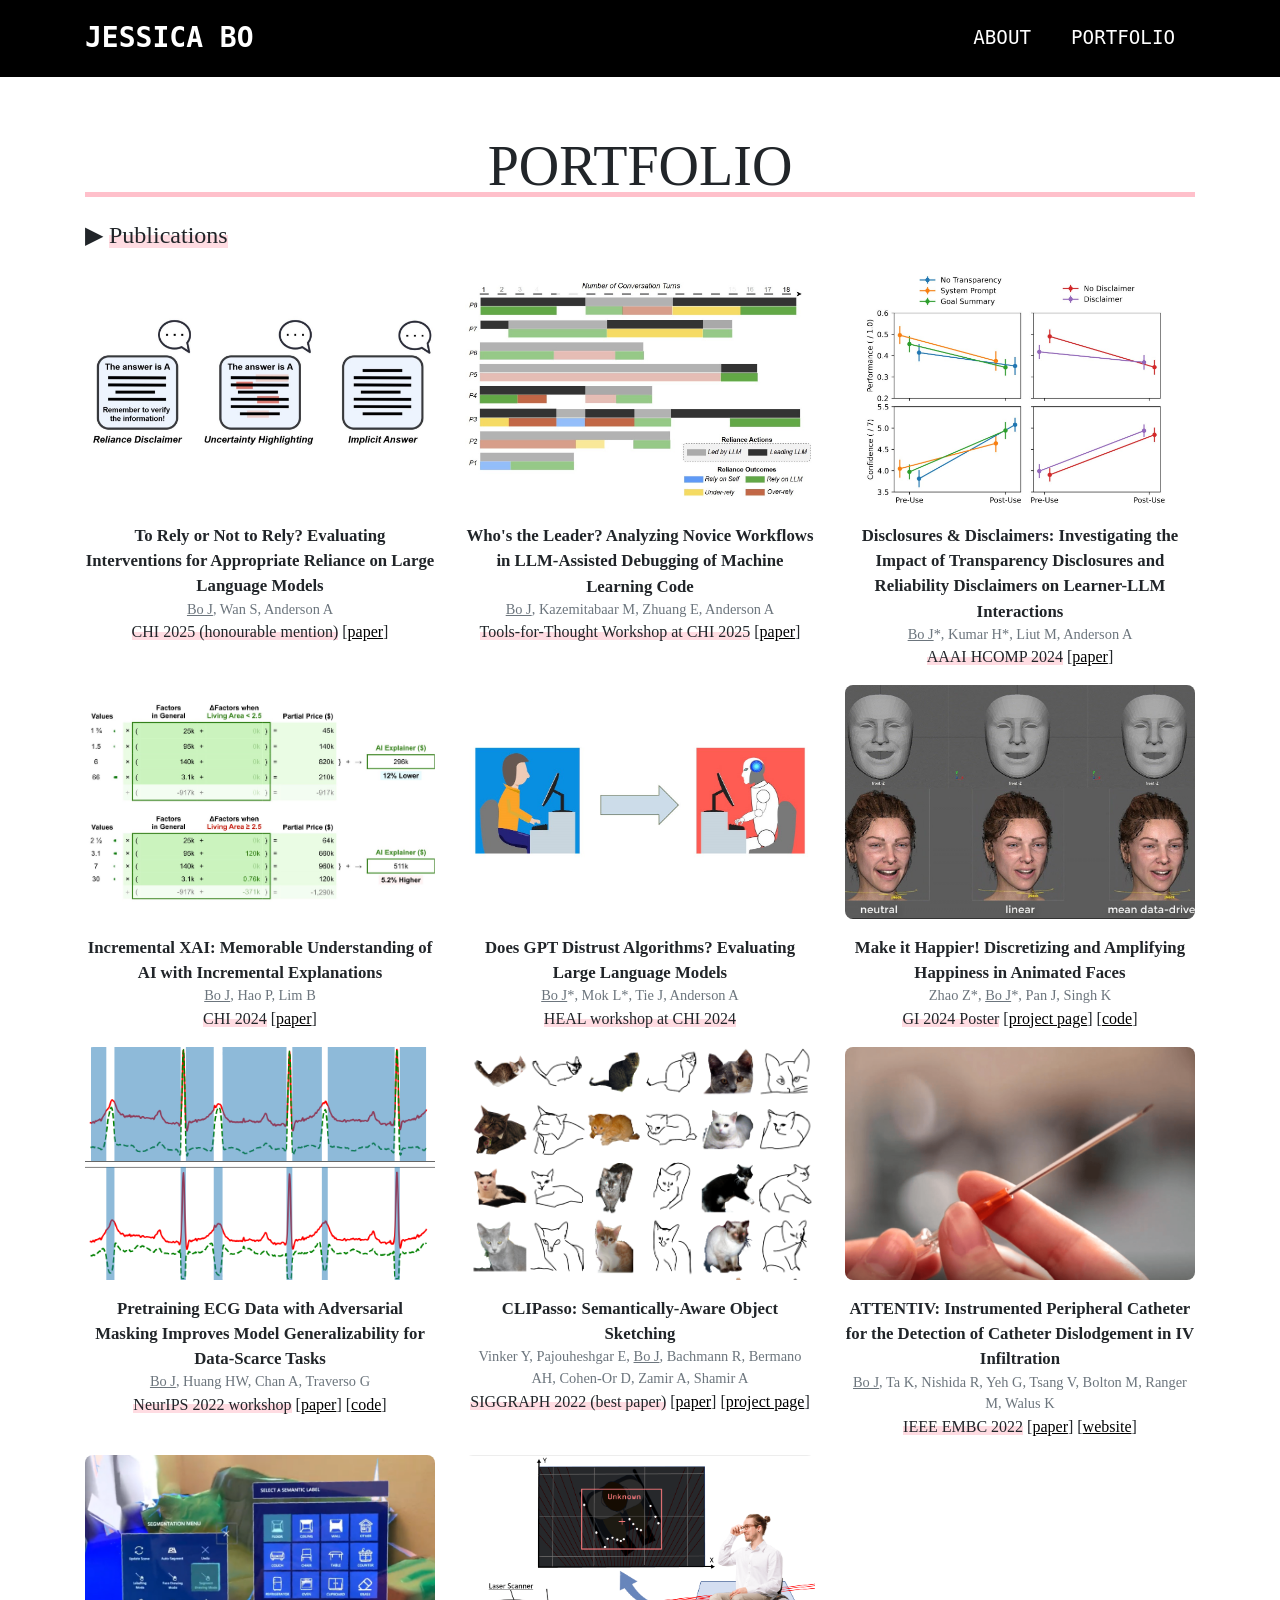
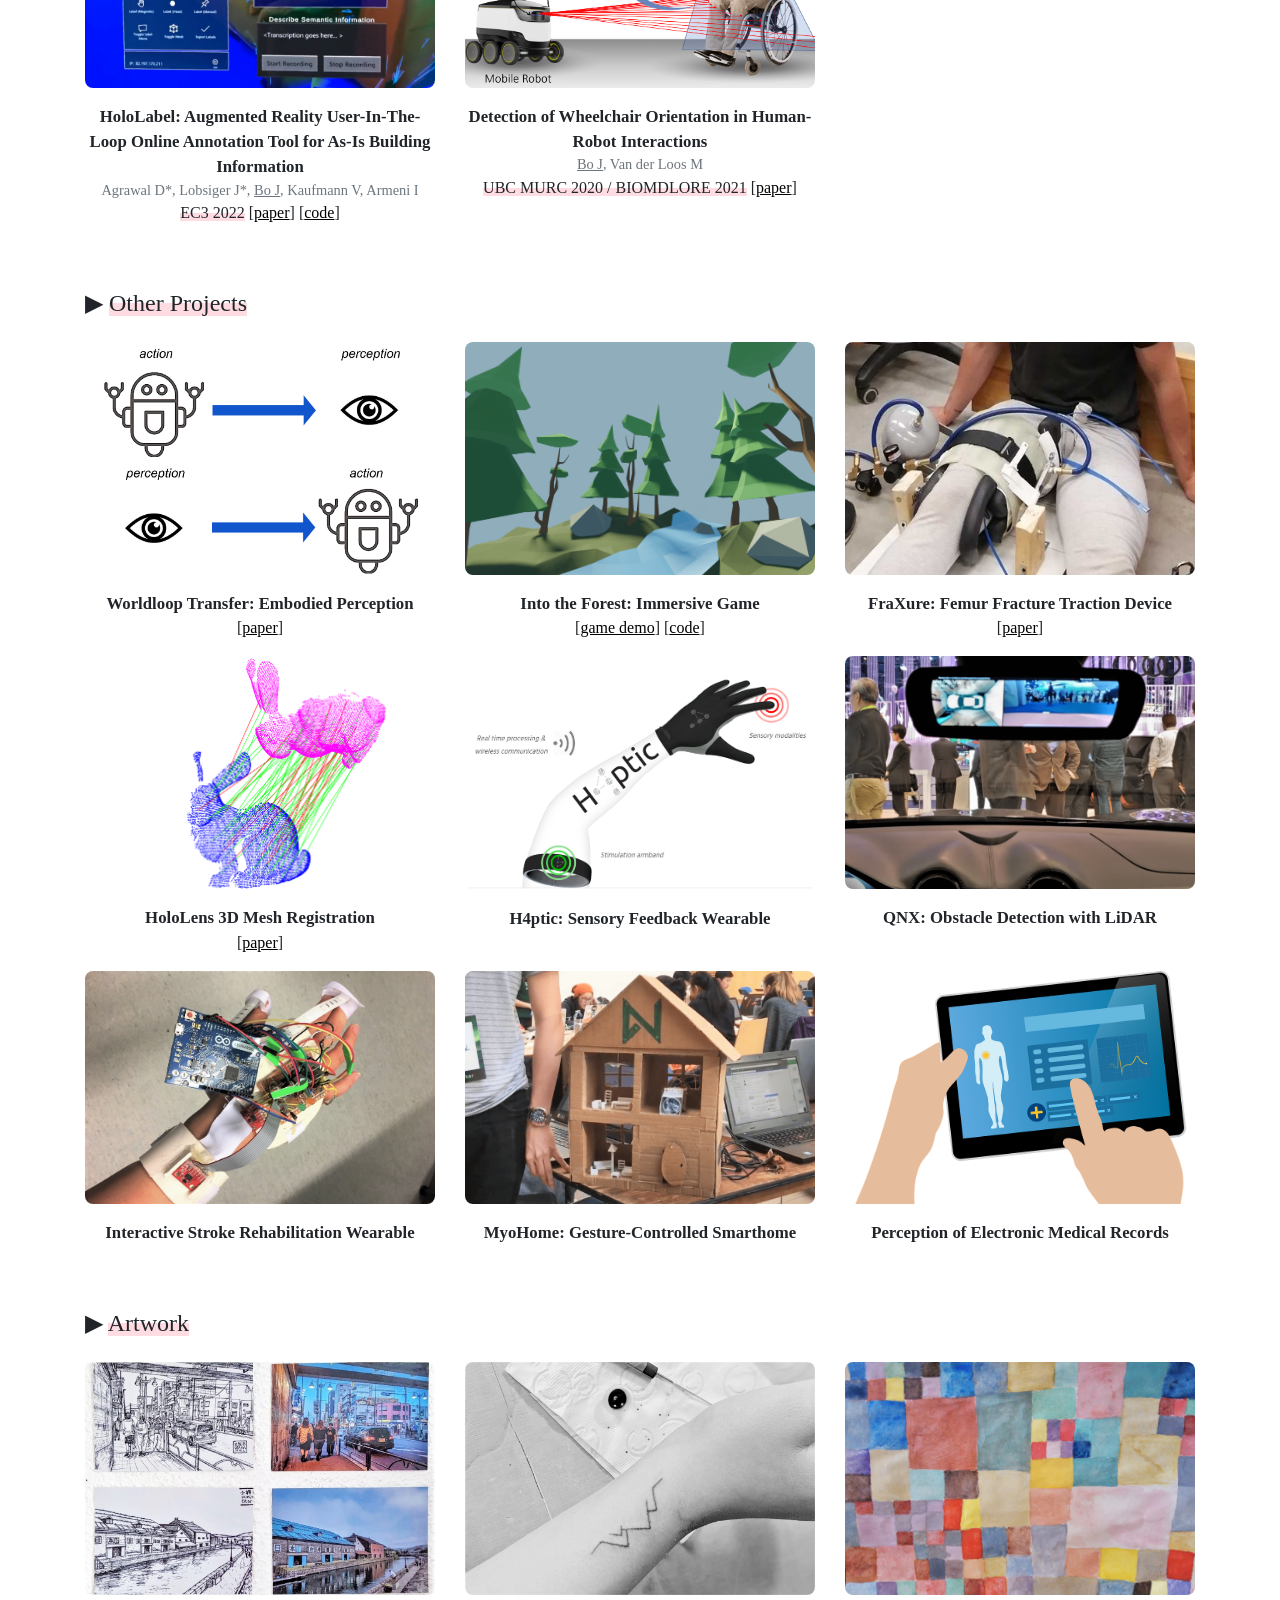
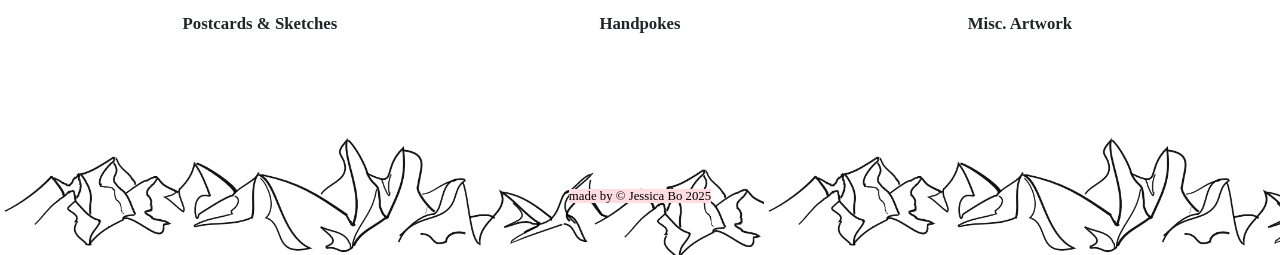
==== commit d66ca271: "spring cleanup" ====
--- a/portfolio.html
+++ b/portfolio.html
@@ -75,7 +75,7 @@
           </div>
           <div class="text-center"> 
             <highlight>CHI 2025 (honourable mention)</highlight>
-            [<a href="documents/overreliance.pdf" target="_blank" class="font-underline">pdf</a>]
+            [<a href="documents/overreliance.pdf" target="_blank" class="font-underline">paper</a>]
           </div>
         </div>
 
@@ -93,6 +93,7 @@
           </div>
           <div class="text-center"> 
             <highlight>Tools-for-Thought Workshop at CHI 2025</highlight>
+            [<a href="documents/llm_novice.pdf" target="_blank" class="font-underline">paper</a>]
           </div>
         </div>
 
@@ -111,7 +112,7 @@
           </div>
           <div class="text-center"> 
             <highlight>AAAI HCOMP 2024</highlight>
-            [<a href="documents/disclosures_disclaimers.pdf" target="_blank" class="font-underline">pdf</a>]
+            [<a href="documents/disclosures_disclaimers.pdf" target="_blank" class="font-underline">paper</a>]
           </div>
         </div>
 
@@ -129,7 +130,7 @@
           </div>
           <div class="text-center"> 
             <highlight>CHI 2024</highlight>
-            [<a href="documents/incrementalXAI.pdf" target="_blank" class="font-underline">pdf</a>]
+            [<a href="documents/incrementalXAI.pdf" target="_blank" class="font-underline">paper</a>]
           </div>
         </div>
 
@@ -181,7 +182,7 @@
           </div>
           <div class="text-center"> 
             <highlight>NeurIPS 2022 workshop</highlight>
-            [<a href="documents/advmask.pdf" target="_blank" class="font-underline">pdf</a>]
+            [<a href="documents/advmask.pdf" target="_blank" class="font-underline">paper</a>]
             [<a href="https://github.com/jessica-bo/advmask_ecg" target="_blank" class="font-underline">code</a>]
           </div>
         </div>
@@ -201,7 +202,7 @@
           </div>
           <div class="text-center"> 
             <highlight>SIGGRAPH 2022 (best paper)</highlight>
-            [<a href="documents/clipasso.pdf" target="_blank" class="font-underline">pdf</a>]
+            [<a href="documents/clipasso.pdf" target="_blank" class="font-underline">paper</a>]
             [<a href="https://clipasso.github.io/clipasso/" target="_blank" class="font-underline">project page</a>]
           </div>
         </div>
@@ -220,7 +221,7 @@
           <div class="portfolio-skill"><u>Bo J</u>, Ta K, Nishida R, Yeh G, Tsang V, Bolton M, Ranger M, Walus K </div>
           <div class="text-center"> 
             <highlight>IEEE EMBC 2022</highlight>
-            [<a href="documents/attentiv.pdf" target="_blank" class="font-underline">pdf</a>] 
+            [<a href="documents/attentiv.pdf" target="_blank" class="font-underline">paper</a>] 
             [<a href="https://www.attentivmedical.com/" target="_blank" class="font-underline">website</a>]
             <!-- [<highlight><a href="https://youtu.be/FXWrNxUOlpI" target="_blank">video</a></highlight>] -->
           </div>
@@ -240,8 +241,8 @@
           <div class="portfolio-skill">Agrawal D*, Lobsiger J*, <u>Bo J</u>, Kaufmann V, Armeni I </div>
           <div class="text-center"> 
             <highlight>EC3 2022</highlight>
-            [<a href="documents/HoloLabel_EC3_2022.pdf" target="_blank" class="font-underline">pdf</a>]
-            [<a href="https://gitlab.ethz.ch/dagrawal/mixed-reality-ar-scene-annotation-project" target="_blank" class="font-underline">code</highlight>]
+            [<a href="documents/HoloLabel_EC3_2022.pdf" target="_blank" class="font-underline">paper</a>]
+            [<a href="https://gitlab.ethz.ch/dagrawal/mixed-reality-ar-scene-annotation-project" target="_blank" class="font-underline">code</highlight></a>]
           </div>
         </div>
 
@@ -254,18 +255,18 @@
             </div>
             <img class="img-fluid" src="img/portfolio/wheelchair.png" alt="">
           </div>
-          <div class="portfolio-label">Wheelchair Detection for Mobile Robots</div>
+          <div class="portfolio-label">Detection of Wheelchair Orientation in Human-Robot Interactions </div>
           <div class="portfolio-skill"><u> Bo J</u>, Van der Loos M</div>
           <div class="text-center"> 
-            <highlight>BIOMDLORE 2021</highlight>
-            [<a href="documents/wheelchair.pdf" target="_blank" class="font-underline">pdf</a>]
-          </div>
-        </div>
-
-
-      </div>
-
-      <h4 class="mt-6">▶ <highlight>Projects</highlight></h4>
+            <highlight>UBC MURC 2020 / BIOMDLORE 2021</highlight>
+            [<a href="documents/wheelchair.pdf" target="_blank" class="font-underline">paper</a>]
+          </div>
+        </div>
+
+
+      </div>
+
+      <h4 class="mt-6">▶ <highlight>Other Projects</highlight></h4>
       <div class="row mb-6">
 
         <div class="col-md-6 col-lg-4">
@@ -279,7 +280,7 @@
           </div>
           <div class="portfolio-label">Worldloop Transfer: Embodied Perception</div>
           <div class="text-center"> 
-            [<a href="documents/Worldloop_Project.pdf" target="_blank" class="font-underline">pdf</a>]
+            [<a href="documents/Worldloop_Project.pdf" target="_blank" class="font-underline">paper</a>]
           </div>
         </div>
 
@@ -313,7 +314,7 @@
           </div>
           <div class="portfolio-label">FraXure: Femur Fracture Traction Device</div>
           <div class="text-center"> 
-            [<a href="documents/FraXureReport.pdf" target="_blank" class="font-underline">pdf</a>]
+            [<a href="documents/FraXureReport.pdf" target="_blank" class="font-underline">paper</a>]
           </div>
         </div>
 
@@ -328,7 +329,7 @@
           </div>
           <div class="portfolio-label">HoloLens 3D Mesh Registration</div>
           <div class="text-center"> 
-            [<a href="documents/3DVReport.pdf" target="_blank" class="font-underline">pdf</a>]
+            [<a href="documents/3DVReport.pdf" target="_blank" class="font-underline">paper</a>]
           </div>
         </div> 
 
@@ -755,7 +756,7 @@
 
       </div> -->
  
-      <h4 class="mt-6">▶ <highlight>Visual Art</highlight></h4>
+      <h4 class="mt-6">▶ <highlight>Artwork</highlight></h4>
       <div class="row mb-6">
 
         <div class="col-md-6 col-lg-4">
@@ -805,7 +806,7 @@
   <!-- Copyright Section -->
   <section class="copyright text-center">
     <div class="pt-5 pb-5" style="background-image: url('img/mountains.png'); background-size: contain, cover; background-repeat: repeat-x;">
-      <small class="mt-6"><fulllight>made by © Jessica Bo 2024</fulllight></small>
+      <small class="mt-6"><fulllight>made by © Jessica Bo 2025</fulllight></small>
     </div>
   </section>
 
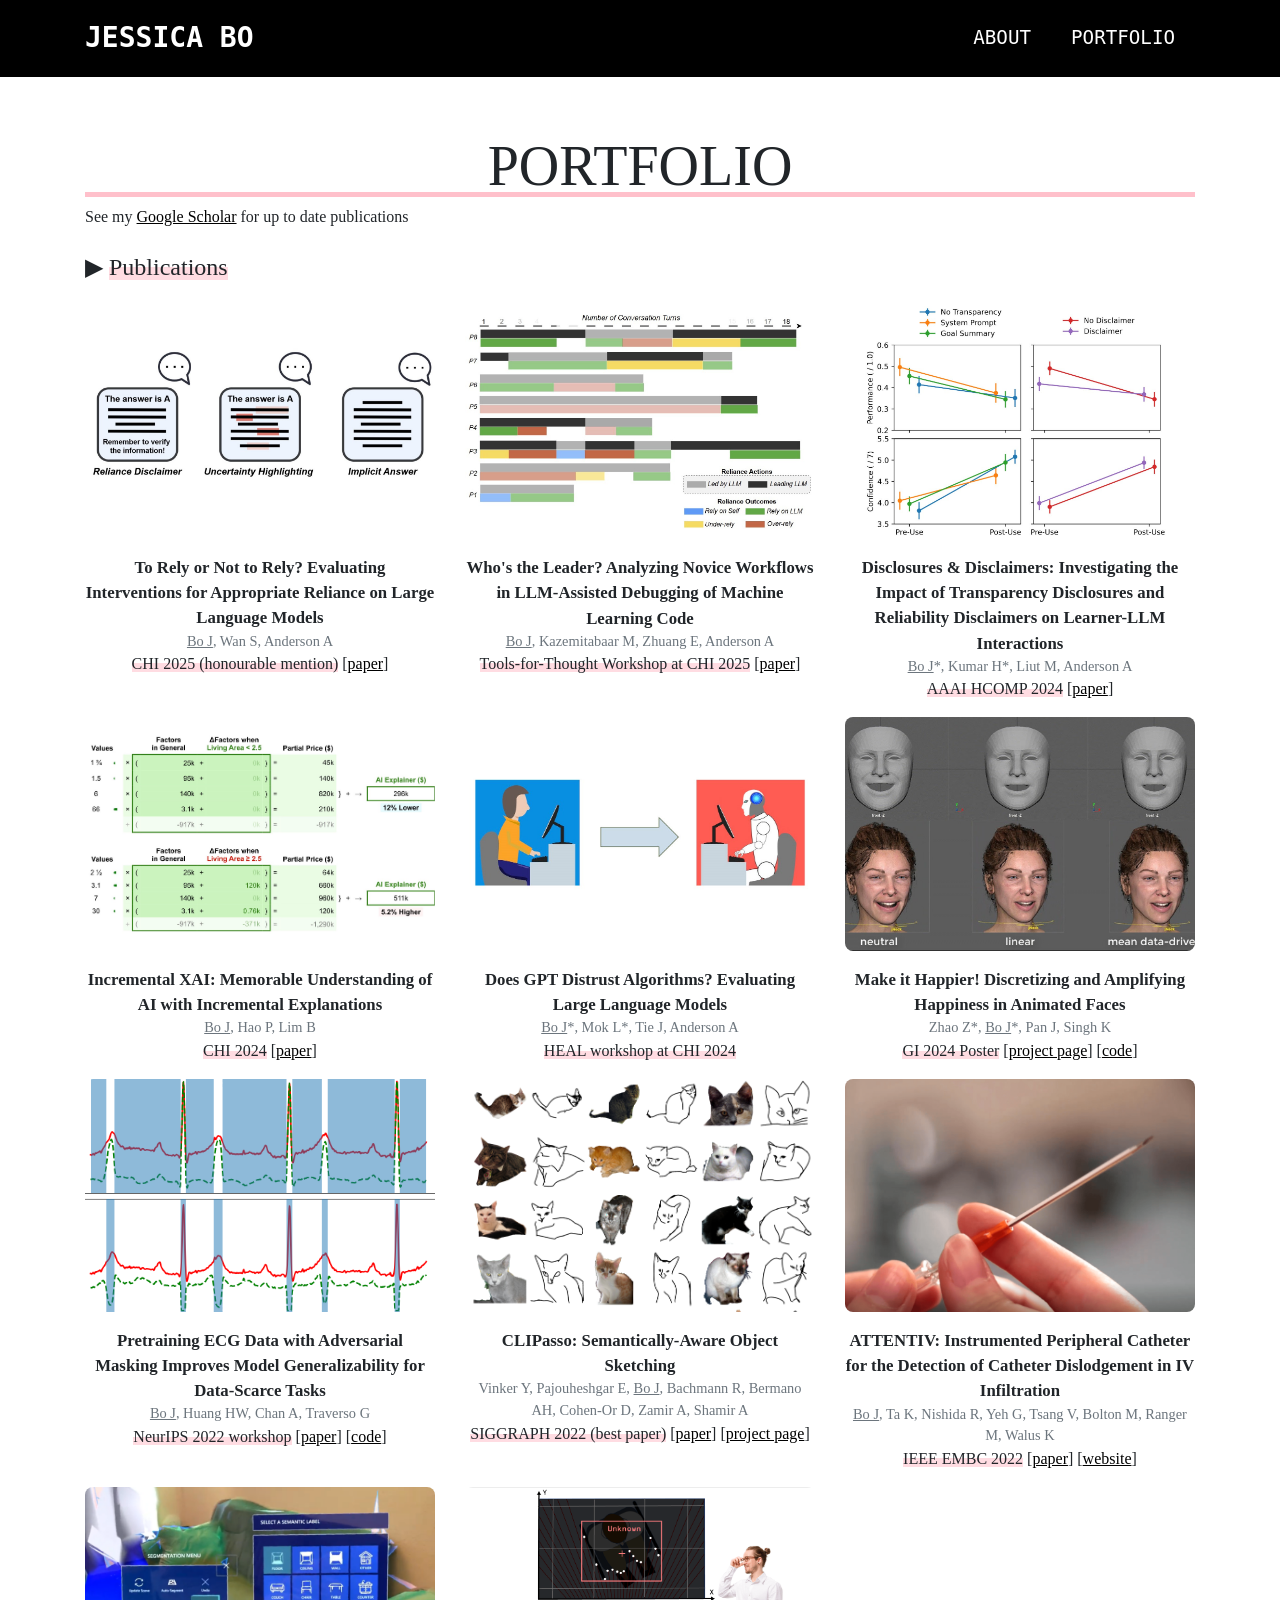
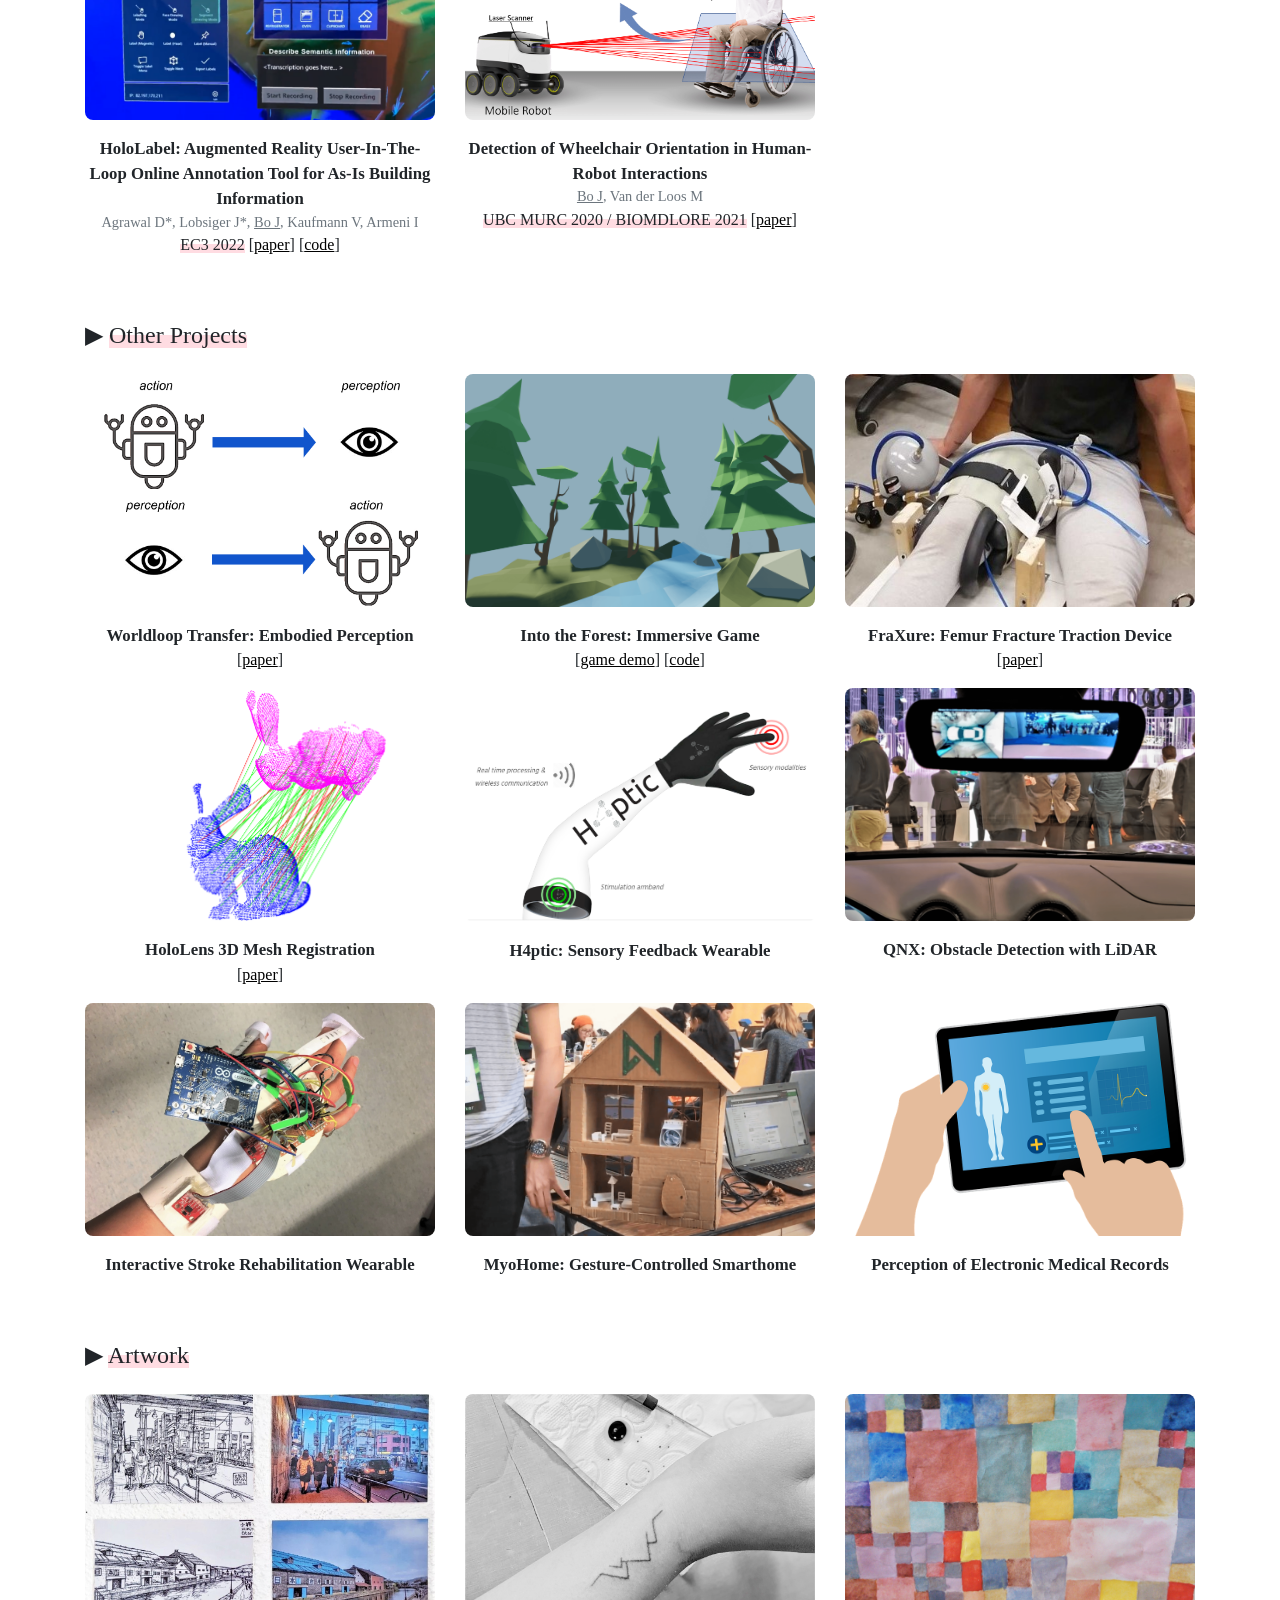
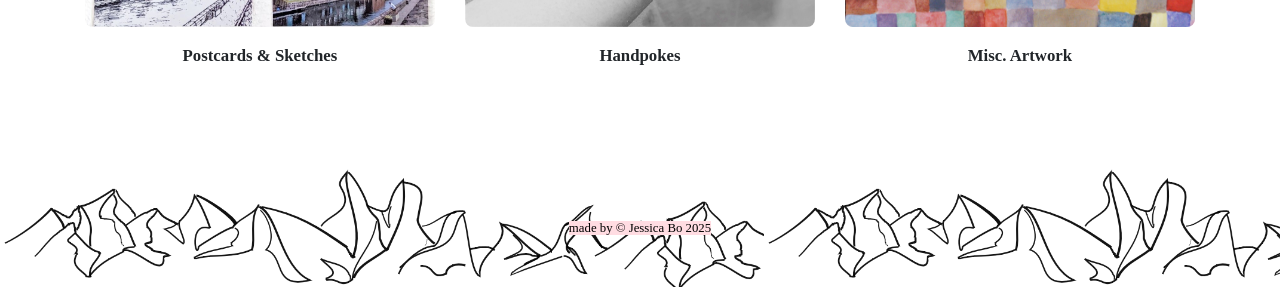
==== commit 6bf547f9: "MSR updates" ====
--- a/portfolio.html
+++ b/portfolio.html
@@ -57,6 +57,7 @@
 
       <!-- Portfolio Section Heading -->
       <h1 class="page-section-heading text-center text-uppercase">Portfolio</h1>
+      <p>See my <a href="https://scholar.google.com/citations?user=fTKVUJsAAAAJ&hl=en&oi=ao" target="blank" class="font-underline">Google Scholar</a> for up to date publications</p>
 
       <h4 class="mt-4">▶ <highlight>Publications</highlight></h4>
       <div class="row mb-6">
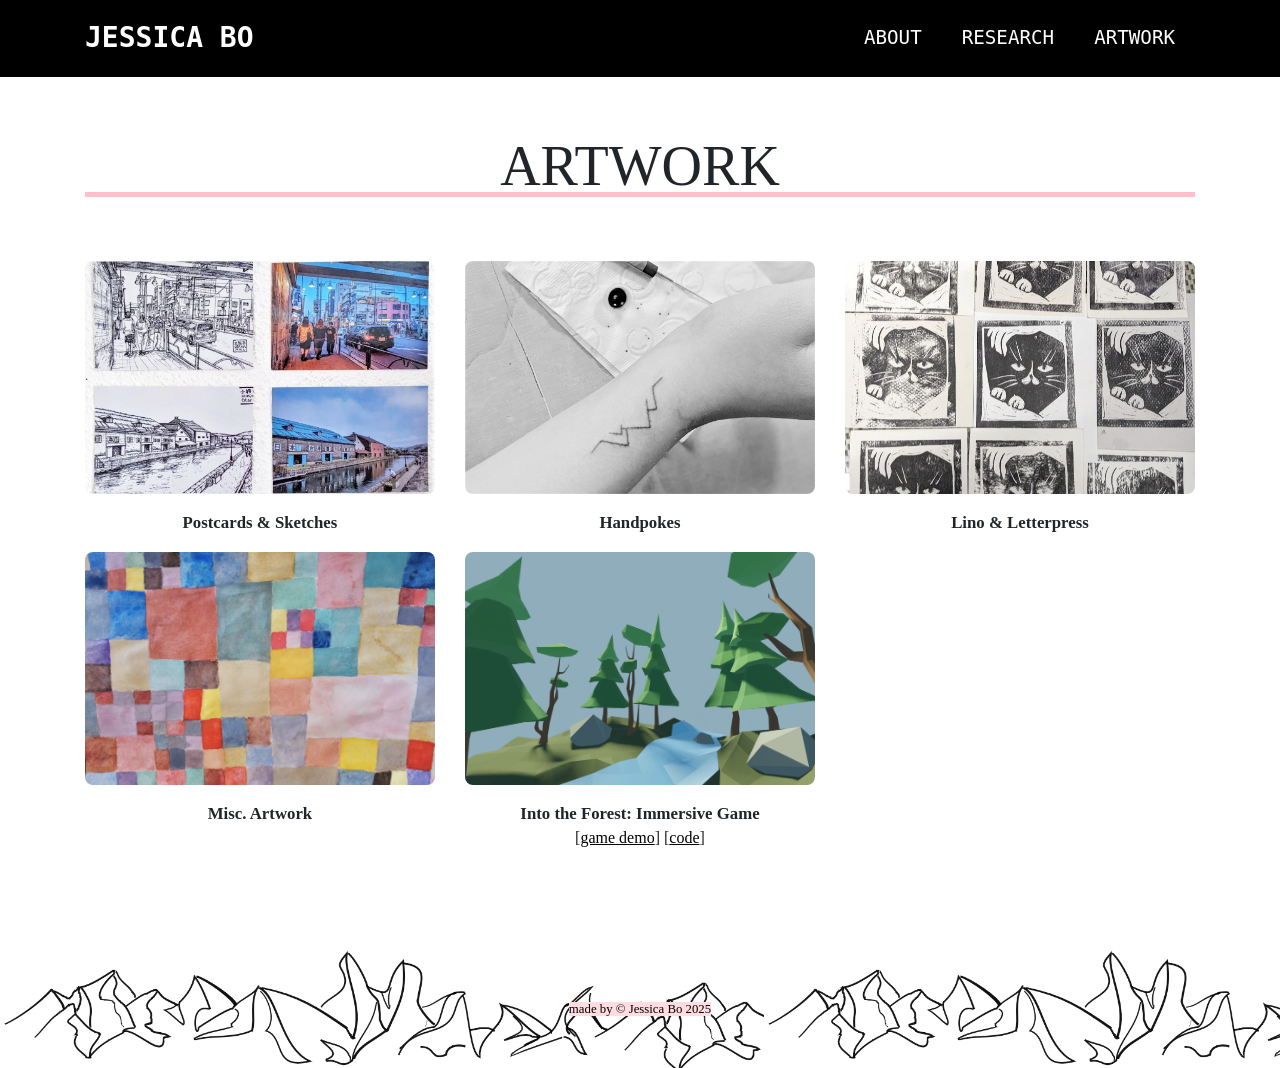
==== commit 71d4bb77: "publications update!" ====
--- a/portfolio.html
+++ b/portfolio.html
@@ -8,7 +8,7 @@
   <meta property='og:title' content="Jessica Bo | Personal Website"/>
   <meta property='og:image' content="img/mountains_preview.png"/>
 
-  <title>Jessica Bo | Portfolio</title>
+  <title>Jessica Bo | Artwork</title>
   <meta content="" name="descriptison">
   <meta content="" name="keywords">
 
@@ -43,7 +43,10 @@
             <a class="nav-link py-3 px-0 px-lg-3 rounded js-scroll-trigger large" href="index.html">About</a>
           </li>
           <li class="nav-item mx-0 mx-lg-1">
-            <a class="nav-link py-3 px-0 px-lg-3 rounded js-scroll-trigger large" href="portfolio.html">Portfolio</a>
+            <a class="nav-link py-3 px-0 px-lg-3 rounded js-scroll-trigger large" href="research.html">Research</a>
+          </li>
+          <li class="nav-item mx-0 mx-lg-1">
+            <a class="nav-link py-3 px-0 px-lg-3 rounded js-scroll-trigger large" href="portfolio.html">Artwork</a>
           </li>
         </ul>
       </div>
@@ -56,236 +59,63 @@
     <div class="container">
 
       <!-- Portfolio Section Heading -->
-      <h1 class="page-section-heading text-center text-uppercase">Portfolio</h1>
-      <p>See my <a href="https://scholar.google.com/citations?user=fTKVUJsAAAAJ&hl=en&oi=ao" target="blank" class="font-underline">Google Scholar</a> for up to date publications</p>
-
-      <h4 class="mt-4">▶ <highlight>Publications</highlight></h4>
-      <div class="row mb-6">
-
-      <div class="col-md-6 col-lg-4">
-          <div class="portfolio-item mx-auto" data-toggle="modal" data-target="#overreliance">
+      <h1 class="page-section-heading text-center text-uppercase">Artwork</h1>
+
+      <div class="row mt-5 mb-6">
+
+        <div class="col-md-6 col-lg-4">
+          <div class="portfolio-item mx-auto" data-toggle="modal" data-target="#postcards">
             <div class="portfolio-item-caption d-flex align-items-center justify-content-center h-100 w-100">
               <div class="portfolio-item-caption-content text-center">
-                <p>Benchmarking three diffeent LLM reliance interventions on improving appropriate reliance.</p>
-              </div>
-            </div>
-            <img class="img-fluid" src="img/portfolio/overreliance.jpg" alt="">
-          </div>
-          <div class="portfolio-label">To Rely or Not to Rely? Evaluating Interventions for Appropriate Reliance on Large Language Models</div> 
-          <div class="text-center portfolio-skill"> <u>Bo J</u>, Wan S, Anderson A
-          </div>
-          <div class="text-center"> 
-            <highlight>CHI 2025 (honourable mention)</highlight>
-            [<a href="documents/overreliance.pdf" target="_blank" class="font-underline">paper</a>]
-          </div>
+                <p>Sketches and pictures from times abroad.</p>
+              </div>
+            </div>
+            <img class="img-fluid" src="img/portfolio/postcards/postcards.jpeg" alt="">
+          </div>
+          <div class="portfolio-label">Postcards & Sketches</div>
+          <!-- <div class="portfolio-skill">freehand sketches</div> -->
         </div>
 
         <div class="col-md-6 col-lg-4">
-          <div class="portfolio-item mx-auto" data-toggle="modal" data-target="#leading">
+          <div class="portfolio-item mx-auto" data-toggle="modal" data-target="#tattoos">
             <div class="portfolio-item-caption d-flex align-items-center justify-content-center h-100 w-100">
               <div class="portfolio-item-caption-content text-center">
-                <p>Analyzing workflows of LLM-assisted task novices for reliance actions and outcomes.</p>
-              </div>
-            </div>
-            <img class="img-fluid" src="img/portfolio/leading_following.jpg" alt="">
-          </div>
-          <div class="portfolio-label">Who's the Leader? Analyzing Novice Workflows in LLM-Assisted Debugging of Machine Learning Code</div> 
-          <div class="text-center portfolio-skill"> <u>Bo J</u>, Kazemitabaar M, Zhuang E, Anderson A
-          </div>
-          <div class="text-center"> 
-            <highlight>Tools-for-Thought Workshop at CHI 2025</highlight>
-            [<a href="documents/llm_novice.pdf" target="_blank" class="font-underline">paper</a>]
-          </div>
-        </div>
-
-
-       <div class="col-md-6 col-lg-4">
-          <div class="portfolio-item mx-auto" data-toggle="modal" data-target="#disclosures">
+                <p>My coolest quarantine hobby.</p>
+              </div>
+            </div>
+            <img class="img-fluid" src="img/portfolio/tattoos/tattoo.jpg" alt="">
+          </div>
+          <div class="portfolio-label">Handpokes</div>
+          <!-- <div class="portfolio-skill">tattooing</div> -->
+        </div>
+
+        <div class="col-md-6 col-lg-4">
+          <div class="portfolio-item mx-auto" data-toggle="modal" data-target="#lino">
             <div class="portfolio-item-caption d-flex align-items-center justify-content-center h-100 w-100">
               <div class="portfolio-item-caption-content text-center">
-                <p>Classroom experiment on how LLM transparency disclosures and reliance disclaimers affect students behaviours and perceptions.</p>
-              </div>
-            </div>
-            <img class="img-fluid" src="img/portfolio/disclosures.jpg" alt="">
-          </div>
-          <div class="portfolio-label">Disclosures & Disclaimers: Investigating the Impact of Transparency Disclosures and Reliability Disclaimers on Learner-LLM Interactions</div> 
-          <div class="text-center portfolio-skill"> <u>Bo J</u>*, Kumar H*, Liut M, Anderson A
-          </div>
-          <div class="text-center"> 
-            <highlight>AAAI HCOMP 2024</highlight>
-            [<a href="documents/disclosures_disclaimers.pdf" target="_blank" class="font-underline">paper</a>]
-          </div>
+                <p>A return to analog arts.</p>
+              </div>
+            </div>
+            <img class="img-fluid" src="img/portfolio/lino/lino.jpg" alt="">
+          </div>
+          <div class="portfolio-label">Lino & Letterpress</div>
+          <!-- <div class="portfolio-skill">freehand sketches</div> -->
         </div>
 
         <div class="col-md-6 col-lg-4">
-          <div class="portfolio-item mx-auto" data-toggle="modal" data-target="#incrementalXAI">
+          <div class="portfolio-item mx-auto" data-toggle="modal" data-target="#otherart">
             <div class="portfolio-item-caption d-flex align-items-center justify-content-center h-100 w-100">
               <div class="portfolio-item-caption-content text-center">
-                <p>Improving memorability and understanding of AI via incremental explanations.</p>
-              </div>
-            </div>
-            <img class="img-fluid" src="img/portfolio/incrementalXAI.jpg" alt="">
-          </div>
-          <div class="portfolio-label">Incremental XAI: Memorable Understanding of AI with Incremental Explanations</div> 
-          <div class="text-center portfolio-skill"> <u>Bo J</u>, Hao P, Lim B 
-          </div>
-          <div class="text-center"> 
-            <highlight>CHI 2024</highlight>
-            [<a href="documents/incrementalXAI.pdf" target="_blank" class="font-underline">paper</a>]
-          </div>
+                <p>A curation of whimsical, half-abandoned art pieces.</p>
+              </div>
+            </div>
+            <img class="img-fluid" src="img/portfolio/otherart/flora.jpg" alt="">
+          </div>
+          <div class="portfolio-label">Misc. Artwork</div>
+          <!-- <div class="portfolio-skill">visual art</div> -->
         </div>
 
         <div class="col-md-6 col-lg-4">
-          <div class="portfolio-item mx-auto" data-toggle="modal" data-target="#llm_aversion">
-            <div class="portfolio-item-caption d-flex align-items-center justify-content-center h-100 w-100">
-              <div class="portfolio-item-caption-content text-center">
-                <p>Investigation into the stated and behavioural aversion to algorithms exhibited by GPT models.</p>
-              </div>
-            </div>
-            <img class="img-fluid" src="img/portfolio/llm_aversion.jpg" alt="">
-          </div>
-          <div class="portfolio-label">Does GPT Distrust Algorithms? Evaluating Large Language Models </div> 
-          <div class="text-center portfolio-skill"> <u>Bo J</u>*, Mok L*, Tie J, Anderson A
-          </div>
-          <div class="text-center"> 
-            <highlight>HEAL workshop at CHI 2024</highlight>
-          </div>
-        </div>
-
-        <div class="col-md-6 col-lg-4">
-          <div class="portfolio-item mx-auto" data-toggle="modal" data-target="#amplify">
-            <div class="portfolio-item-caption d-flex align-items-center justify-content-center h-100 w-100">
-              <div class="portfolio-item-caption-content text-center">
-                <p>Discretizing and amplifying happiness in animated faces.</p>
-              </div>
-            </div>
-            <img class="img-fluid" src="img/portfolio/amplify.jpg" alt="">
-          </div>
-          <div class="portfolio-label">Make it Happier! Discretizing and Amplifying Happiness in Animated Faces</div>
-          <div class="portfolio-skill">Zhao Z*, <u> Bo J</u>*, Pan J, Singh K</div>
-          <div class="text-center"> <highlight>GI 2024 Poster</highlight>
-            [<a href="https://zxnnic.github.io/amplifying-emotion/" target="_blank" class="font-underline">project page</a>] 
-            [<a href="https://github.com/zxnnic/amplifying-emotion/tree/main" target="_blank" class="font-underline">code</a>]
-          </div>
-        </div>
-
-        <div class="col-md-6 col-lg-4">
-          <div class="portfolio-item mx-auto" data-toggle="modal" data-target="#ecg">
-            <div class="portfolio-item-caption d-flex align-items-center justify-content-center h-100 w-100">
-              <div class="portfolio-item-caption-content text-center">
-                <p>Adversarial masking for ECG to improve model generalizability.</p>
-              </div>
-            </div>
-            <img class="img-fluid" src="img/portfolio/mask_ecg.png" alt="">
-          </div>
-          <div class="portfolio-label">Pretraining ECG Data with Adversarial Masking Improves Model Generalizability for Data-Scarce Tasks</div> 
-          <div class="text-center portfolio-skill"> <u>Bo J</u>, Huang HW, Chan A, Traverso G 
-          </div>
-          <div class="text-center"> 
-            <highlight>NeurIPS 2022 workshop</highlight>
-            [<a href="documents/advmask.pdf" target="_blank" class="font-underline">paper</a>]
-            [<a href="https://github.com/jessica-bo/advmask_ecg" target="_blank" class="font-underline">code</a>]
-          </div>
-        </div>
-
-        <div class="col-md-6 col-lg-4">
-          <div class="portfolio-item mx-auto" data-toggle="modal" data-target="#clipasso">
-            <div class="portfolio-item-caption d-flex align-items-center justify-content-center h-100 w-100">
-              <div class="portfolio-item-caption-content text-center">
-                <p>Semantically guided sketch generation with a CLIP-based loss.</p>
-              </div>
-            </div>
-            <img class="img-fluid" src="img/portfolio/clipasso.png" alt="">
-          </div>
-          <div class="portfolio-label">CLIPasso: Semantically-Aware Object Sketching</div>
-          <!-- <div class="portfolio-skill">python, video</div> -->
-          <div class="text-center portfolio-skill">Vinker Y, Pajouheshgar E, <u>Bo J</u>, Bachmann R, Bermano AH, Cohen-Or D, Zamir A, Shamir A 
-          </div>
-          <div class="text-center"> 
-            <highlight>SIGGRAPH 2022 (best paper)</highlight>
-            [<a href="documents/clipasso.pdf" target="_blank" class="font-underline">paper</a>]
-            [<a href="https://clipasso.github.io/clipasso/" target="_blank" class="font-underline">project page</a>]
-          </div>
-        </div>
-
-        <div class="col-md-6 col-lg-4">
-          <div class="portfolio-item mx-auto" data-toggle="modal" data-target="#attentiv">
-            <div class="portfolio-item-caption d-flex align-items-center justify-content-center h-100 w-100">
-              <div class="portfolio-item-caption-content text-center">
-                <p>Sensor-embedded catheter for detecting IV failures in real-time.</p>
-              </div>
-            </div>
-            <img class="img-fluid" src="img/portfolio/attentiv_medical.png" alt="">
-          </div>
-          <div class="portfolio-label">ATTENTIV: Instrumented Peripheral Catheter for the Detection of
-Catheter Dislodgement in IV Infiltration</div>
-          <div class="portfolio-skill"><u>Bo J</u>, Ta K, Nishida R, Yeh G, Tsang V, Bolton M, Ranger M, Walus K </div>
-          <div class="text-center"> 
-            <highlight>IEEE EMBC 2022</highlight>
-            [<a href="documents/attentiv.pdf" target="_blank" class="font-underline">paper</a>] 
-            [<a href="https://www.attentivmedical.com/" target="_blank" class="font-underline">website</a>]
-            <!-- [<highlight><a href="https://youtu.be/FXWrNxUOlpI" target="_blank">video</a></highlight>] -->
-          </div>
-        </div>
-
-
-      <div class="col-md-6 col-lg-4">
-          <div class="portfolio-item mx-auto" data-toggle="modal" data-target="#hololabel">
-            <div class="portfolio-item-caption d-flex align-items-center justify-content-center h-100 w-100">
-              <div class="portfolio-item-caption-content text-center">
-                <p>Semantic annotation of 3D scenes with the HoloLens.</p>
-              </div>
-            </div>
-            <img class="img-fluid" src="img/portfolio/hololabel.png" alt="">
-          </div>
-          <div class="portfolio-label">HoloLabel: Augmented Reality User-In-The-Loop Online Annotation Tool for As-Is Building Information</div>
-          <div class="portfolio-skill">Agrawal D*, Lobsiger J*, <u>Bo J</u>, Kaufmann V, Armeni I </div>
-          <div class="text-center"> 
-            <highlight>EC3 2022</highlight>
-            [<a href="documents/HoloLabel_EC3_2022.pdf" target="_blank" class="font-underline">paper</a>]
-            [<a href="https://gitlab.ethz.ch/dagrawal/mixed-reality-ar-scene-annotation-project" target="_blank" class="font-underline">code</highlight></a>]
-          </div>
-        </div>
-
-        <div class="col-md-6 col-lg-4">
-          <div class="portfolio-item mx-auto" data-toggle="modal" data-target="#wheelchair">
-            <div class="portfolio-item-caption d-flex align-items-center justify-content-center h-100 w-100">
-              <div class="portfolio-item-caption-content text-center">
-                <p>Wheelchair detection and orientation classification for mobile robots.</p>
-              </div>
-            </div>
-            <img class="img-fluid" src="img/portfolio/wheelchair.png" alt="">
-          </div>
-          <div class="portfolio-label">Detection of Wheelchair Orientation in Human-Robot Interactions </div>
-          <div class="portfolio-skill"><u> Bo J</u>, Van der Loos M</div>
-          <div class="text-center"> 
-            <highlight>UBC MURC 2020 / BIOMDLORE 2021</highlight>
-            [<a href="documents/wheelchair.pdf" target="_blank" class="font-underline">paper</a>]
-          </div>
-        </div>
-
-
-      </div>
-
-      <h4 class="mt-6">▶ <highlight>Other Projects</highlight></h4>
-      <div class="row mb-6">
-
-        <div class="col-md-6 col-lg-4">
-          <div class="portfolio-item mx-auto" data-toggle="modal" data-target="#worldloop">
-            <div class="portfolio-item-caption d-flex align-items-center justify-content-center h-100 w-100">
-              <div class="portfolio-item-caption-content text-center">
-                <p>Evaluating the perceptual abilities developed by embodied active agents.</p>
-              </div>
-            </div>
-            <img class="img-fluid" src="img/portfolio/actionperceptionloop.png" alt="">
-          </div>
-          <div class="portfolio-label">Worldloop Transfer: Embodied Perception</div>
-          <div class="text-center"> 
-            [<a href="documents/Worldloop_Project.pdf" target="_blank" class="font-underline">paper</a>]
-          </div>
-        </div>
-
-                        <div class="col-md-6 col-lg-4">
           <div class="portfolio-item mx-auto" data-toggle="modal" data-target="#forest">
             <div class="portfolio-item-caption d-flex align-items-center justify-content-center h-100 w-100">
               <div class="portfolio-item-caption-content text-center">
@@ -303,502 +133,6 @@
           </div>
         </div>
 
-
-        <div class="col-md-6 col-lg-4">
-          <div class="portfolio-item mx-auto" data-toggle="modal" data-target="#fraxure">
-            <div class="portfolio-item-caption d-flex align-items-center justify-content-center h-100 w-100">
-              <div class="portfolio-item-caption-content text-center">
-                <p>Femur fracture treatment device for low-resource settings.</p>
-              </div>
-            </div>
-            <img class="img-fluid" src="img/portfolio/fraxure.jpg" alt="">
-          </div>
-          <div class="portfolio-label">FraXure: Femur Fracture Traction Device</div>
-          <div class="text-center"> 
-            [<a href="documents/FraXureReport.pdf" target="_blank" class="font-underline">paper</a>]
-          </div>
-        </div>
-
-        <div class="col-md-6 col-lg-4">
-          <div class="portfolio-item mx-auto" data-toggle="modal" data-target="#vision">
-            <div class="portfolio-item-caption d-flex align-items-center justify-content-center h-100 w-100">
-              <div class="portfolio-item-caption-content text-center">
-                <p>Point cloud registration experiments with the HoloLens.</p>
-              </div>
-            </div>
-            <img class="img-fluid" src="img/portfolio/3dvision.png" alt="">
-          </div>
-          <div class="portfolio-label">HoloLens 3D Mesh Registration</div>
-          <div class="text-center"> 
-            [<a href="documents/3DVReport.pdf" target="_blank" class="font-underline">paper</a>]
-          </div>
-        </div> 
-
-
-        <div class="col-md-6 col-lg-4">
-          <div class="portfolio-item mx-auto" data-toggle="modal" data-target="#haptic">
-            <div class="portfolio-item-caption d-flex align-items-center justify-content-center h-100 w-100">
-              <div class="portfolio-item-caption-content text-center">
-                <p>Haptic-based "touch" feedback for upper limb prosthetic users.</p>
-              </div>
-            </div>
-            <img class="img-fluid" src="img/portfolio/h4ptic.png" alt="">
-          </div>
-          <div class="portfolio-label">H4ptic: Sensory Feedback Wearable</div>
-          <div class="text-center">
-          </div>
-        </div>
-
-
-        <div class="col-md-6 col-lg-4">
-          <div class="portfolio-item mx-auto" data-toggle="modal" data-target="#qnx">
-            <div class="portfolio-item-caption d-flex align-items-center justify-content-center h-100 w-100">
-              <div class="portfolio-item-caption-content text-center">
-                <p>Obstacles & free space detection with LiDAR sensors for autonomous vehicles.</p>
-              </div>
-            </div>
-            <img class="img-fluid" src="img/portfolio/qnx.png" alt="">
-          </div>
-          <div class="portfolio-label">QNX: Obstacle Detection with LiDAR</div>
-          <div class="text-center">
-          </div>
-        </div>
-
-
-        <div class="col-md-6 col-lg-4">
-          <div class="portfolio-item mx-auto" data-toggle="modal" data-target="#certec">
-            <div class="portfolio-item-caption d-flex align-items-center justify-content-center h-100 w-100">
-              <div class="portfolio-item-caption-content text-center">
-                <p>Hand spasticity rehabilitation wearable to increase interactivity.</p>
-              </div>
-            </div>
-            <img class="img-fluid" src="img/portfolio/certec.JPG" alt="">
-          </div>
-          <div class="portfolio-label">Interactive Stroke Rehabilitation Wearable</div>
-        </div>
-
-
-
-        <div class="col-md-6 col-lg-4">
-          <div class="portfolio-item mx-auto" data-toggle="modal" data-target="#myohome">
-            <div class="portfolio-item-caption d-flex align-items-center justify-content-center h-100 w-100">
-              <div class="portfolio-item-caption-content text-center">
-                <p>Gesture-controlled "smart home" prototype.</p>
-              </div>
-            </div>
-            <img class="img-fluid" src="img/portfolio/myohome.png" alt="">
-          </div>
-          <div class="portfolio-label">MyoHome: Gesture-Controlled Smarthome</div>
-          <!-- <div class="portfolio-skill">mechanical construction, visual design</div> -->
-          <div class="text-center"> 
-            <!-- [<highlight><a href="https://youtu.be/f6Xtxq86wmA" target="_blank">video</a></highlight>] -->
-          </div>
-        </div>
-
-        <div class="col-md-6 col-lg-4">
-          <div class="portfolio-item mx-auto" data-toggle="modal" data-target="#emr">
-            <div class="portfolio-item-caption d-flex align-items-center justify-content-center h-100 w-100">
-              <div class="portfolio-item-caption-content text-center">
-                <p>Investigating international attitudes towards electronic medical record systems.</p>
-              </div>
-            </div>
-            <img class="img-fluid" src="img/portfolio/emr.png" alt="">
-          </div>
-          <div class="portfolio-label">Perception of Electronic Medical Records</div>
-        </div>
-
-      </div>
-
-
-<!-- 
-      <h4 class="mt-6">▶ <highlight>Computational & Learning</highlight></h4>
-      <div class="row mb-6">
-        <div class="col-md-6 col-lg-4">
-          <div class="portfolio-item mx-auto" data-toggle="modal" data-target="#ecg">
-            <div class="portfolio-item-caption d-flex align-items-center justify-content-center h-100 w-100">
-              <div class="portfolio-item-caption-content text-center">
-                <p>Adversarial masking for ECG to improve model generalizability.</p>
-              </div>
-            </div>
-            <img class="img-fluid" src="img/portfolio/mask_ecg.png" alt="">
-          </div>
-          <div class="portfolio-label">Adversarial Masking for ECGs</div> 
-          <div class="text-center"> 
-            [<highlight><a href="http://arxiv.org/abs/2211.07889" target="_blank">NeurIPS 2022 workshop</a></highlight>]
-            [<highlight><a href="https://github.com/jessica-bo/advmask_ecg" target="_blank">code</a></highlight>]
-          </div>
-        </div>
-
-        <div class="col-md-6 col-lg-4">
-          <div class="portfolio-item mx-auto" data-toggle="modal" data-target="#clipasso">
-            <div class="portfolio-item-caption d-flex align-items-center justify-content-center h-100 w-100">
-              <div class="portfolio-item-caption-content text-center">
-                <p>Semantically guided sketch generation with a CLIP-based loss (see <a href="https://clipasso.github.io/clipasso/" target="_blank"><u>project page</u></a>).</p>
-              </div>
-            </div>
-            <img class="img-fluid" src="img/portfolio/clipasso.png" alt="">
-          </div>
-          <div class="portfolio-label">CLIPasso: Sketch Synthesis</div>
-          <div class="text-center"> 
-            [<highlight><a href="https://arxiv.org/abs/2202.05822" target="_blank">SIGGRAPH 2022</a></highlight> (best paper)]
-            [<highlight><a href="https://clipasso.github.io/clipasso/" target="_blank">project page</a></highlight>]
-          </div>
-        </div>
-
-        <div class="col-md-6 col-lg-4">
-          <div class="portfolio-item mx-auto" data-toggle="modal" data-target="#worldloop">
-            <div class="portfolio-item-caption d-flex align-items-center justify-content-center h-100 w-100">
-              <div class="portfolio-item-caption-content text-center">
-                <p>Evaluating the perceptual abilities developed by embodied active agents.</p>
-              </div>
-            </div>
-            <img class="img-fluid" src="img/portfolio/actionperceptionloop.png" alt="">
-          </div>
-          <div class="portfolio-label">Worldloop Transfer: Embodied Perception</div>
-          <div class="text-center"> 
-            [<highlight><a href="documents/Worldloop_Project.pdf" target="_blank">semester thesis</a></highlight>]
-          </div>
-        </div>
-
-        <div class="col-md-6 col-lg-4">
-          <div class="portfolio-item mx-auto" data-toggle="modal" data-target="#wheelchair">
-            <div class="portfolio-item-caption d-flex align-items-center justify-content-center h-100 w-100">
-              <div class="portfolio-item-caption-content text-center">
-                <p>Wheelchair detection and orientation classification for mobile robots.</p>
-              </div>
-            </div>
-            <img class="img-fluid" src="img/portfolio/wheelchair.png" alt="">
-          </div>
-          <div class="portfolio-label">Wheelchair Detection for Mobile Robots</div>
-          <div class="text-center"> 
-            [<highlight><a href="https://ieeexplore.ieee.org/abstract/document/9594328" target="_blank">BIOMDLORE 2021</a></highlight>]
-          </div>
-        </div>
-
-        <div class="col-md-6 col-lg-4">
-          <div class="portfolio-item mx-auto" data-toggle="modal" data-target="#vision">
-            <div class="portfolio-item-caption d-flex align-items-center justify-content-center h-100 w-100">
-              <div class="portfolio-item-caption-content text-center">
-                <p>Point cloud registration experiments with the HoloLens.</p>
-              </div>
-            </div>
-            <img class="img-fluid" src="img/portfolio/3dvision.png" alt="">
-          </div>
-          <div class="portfolio-label">HoloLens 3D Mesh Registration</div>
-          <div class="text-center"> 
-            [<highlight><a href="documents/3DVReport.pdf" target="_blank">class paper</a></highlight>]
-          </div>
-        </div>
-
-        <div class="col-md-6 col-lg-4">
-          <div class="portfolio-item mx-auto" data-toggle="modal" data-target="#qnx">
-            <div class="portfolio-item-caption d-flex align-items-center justify-content-center h-100 w-100">
-              <div class="portfolio-item-caption-content text-center">
-                <p>Obstacles & free space detection with LiDAR sensors for autonomous vehicles.</p>
-              </div>
-            </div>
-            <img class="img-fluid" src="img/portfolio/qnx.png" alt="">
-          </div>
-          <div class="portfolio-label">QNX: Obstacle Detection with LiDAR</div>
-          <div class="text-center">
-          </div>
-        </div>
-      </div>
-
-      <h4 class="mt-6">▶ <highlight>Biomedical</highlight></h4>
-      <div class="row mb-6">
-        <div class="col-md-6 col-lg-4">
-          <div class="portfolio-item mx-auto" data-toggle="modal" data-target="#attentiv">
-            <div class="portfolio-item-caption d-flex align-items-center justify-content-center h-100 w-100">
-              <div class="portfolio-item-caption-content text-center">
-                <p>Sensor-embedded catheter for detecting IV failures in real-time.</p>
-              </div>
-            </div>
-            <img class="img-fluid" src="img/portfolio/attentiv_medical.png" alt="">
-          </div>
-          <div class="portfolio-label">Attentiv Catheter for IV Treatment</div>
-          <div class="text-center"> 
-            [<highlight><a href="https://ieeexplore.ieee.org/abstract/document/9871840?casa_token=CO8O2pvHlA4AAAAA:gBqKwMDIBFGGpEf5kmdfQinJ_f-7eEwpHNyn3TR0AceXi7SbEc2d0neR294ofYEXdSU0boJKulA" target="_blank">IEEE EMBC 2022</a></highlight>] 
-            [<highlight><a href="https://www.attentivmedical.com/" target="_blank">website</a></highlight>]
-          </div>
-        </div>
-
-        <div class="col-md-6 col-lg-4">
-          <div class="portfolio-item mx-auto" data-toggle="modal" data-target="#fraxure">
-            <div class="portfolio-item-caption d-flex align-items-center justify-content-center h-100 w-100">
-              <div class="portfolio-item-caption-content text-center">
-                <p>Femur fracture treatment device for low-resource settings.</p>
-              </div>
-            </div>
-            <img class="img-fluid" src="img/portfolio/fraxure.jpg" alt="">
-          </div>
-          <div class="portfolio-label">FraXure: Femur Fracture Traction Device</div>
-          <div class="text-center"> 
-            [<highlight><a href="documents/FraXureReport.pdf" target="_blank">project report</a></highlight>]
-          </div>
-        </div>
-
-        <div class="col-md-6 col-lg-4">
-          <div class="portfolio-item mx-auto" data-toggle="modal" data-target="#haptic">
-            <div class="portfolio-item-caption d-flex align-items-center justify-content-center h-100 w-100">
-              <div class="portfolio-item-caption-content text-center">
-                <p>Haptic-based "touch" feedback for upper limb prosthetic users.</p>
-              </div>
-            </div>
-            <img class="img-fluid" src="img/portfolio/h4ptic.png" alt="">
-          </div>
-          <div class="portfolio-label">H4ptic: Sensory Feedback Wearable</div>
-          <div class="text-center">
-          </div>
-        </div>
-
-        <div class="col-md-6 col-lg-4">
-          <div class="portfolio-item mx-auto" data-toggle="modal" data-target="#certec">
-            <div class="portfolio-item-caption d-flex align-items-center justify-content-center h-100 w-100">
-              <div class="portfolio-item-caption-content text-center">
-                <p>Hand spasticity rehabilitation wearable to increase interactivity.</p>
-              </div>
-            </div>
-            <img class="img-fluid" src="img/portfolio/certec.JPG" alt="">
-          </div>
-          <div class="portfolio-label">Interactive Stroke Rehabilitation Wearable</div>
-        </div>
-
-        <div class="col-md-6 col-lg-4">
-          <div class="portfolio-item mx-auto" data-toggle="modal" data-target="#recrutch">
-            <div class="portfolio-item-caption d-flex align-items-center justify-content-center h-100 w-100">
-              <div class="portfolio-item-caption-content text-center">
-                <p>Crutches designed for optimal ergonomics.</p>
-              </div>
-            </div>
-            <img class="img-fluid" src="img/portfolio/recrutch.png" alt="">
-          </div>
-          <div class="portfolio-label">ReCrutch: Reimagined Crutches</div>
-        </div>
-
-        <div class="col-md-6 col-lg-4">
-          <div class="portfolio-item mx-auto" data-toggle="modal" data-target="#emr">
-            <div class="portfolio-item-caption d-flex align-items-center justify-content-center h-100 w-100">
-              <div class="portfolio-item-caption-content text-center">
-                <p>Investigating international attitudes towards electronic medical record systems.</p>
-              </div>
-            </div>
-            <img class="img-fluid" src="img/portfolio/emr.png" alt="">
-          </div>
-          <div class="portfolio-label">Perception of Electronic Medical Records</div>
-        </div>
-      
-      </div>
-
-      <h4 class="mt-6">▶ <highlight>Mixed Reality</highlight></h4>
-      <div class="row mb-6">
-
-        <div class="col-md-6 col-lg-4">
-          <div class="portfolio-item mx-auto" data-toggle="modal" data-target="#amplify">
-            <div class="portfolio-item-caption d-flex align-items-center justify-content-center h-100 w-100">
-              <div class="portfolio-item-caption-content text-center">
-                <p>Discretizing and amplifying happiness in animated faces (see <a href="https://zxnnic.github.io/amplifying-emotion/" target="_blank"><u>project page</u></a>).</p>
-              </div>
-            </div>
-            <img class="img-fluid" src="img/portfolio/amplify.jpg" alt="">
-          </div>
-          <div class="portfolio-label">Make it Happier!</div>
-          <div class="text-center"> 
-            [<highlight><a href="https://zxnnic.github.io/amplifying-emotion/" target="_blank">project page</a></highlight>] 
-            [<highlight><a href="https://github.com/zxnnic/amplifying-emotion/tree/main" target="_blank">code</a></highlight>]
-          </div>
-        </div>
-
-        <div class="col-md-6 col-lg-4">
-          <div class="portfolio-item mx-auto" data-toggle="modal" data-target="#hololabel">
-            <div class="portfolio-item-caption d-flex align-items-center justify-content-center h-100 w-100">
-              <div class="portfolio-item-caption-content text-center">
-                <p>Semantic annotation of 3D scenes with the HoloLens.</p>
-              </div>
-            </div>
-            <img class="img-fluid" src="img/portfolio/hololabel.png" alt="">
-          </div>
-          <div class="portfolio-label">HoloLabel: AR Scene Annotator</div>
-          <div class="text-center"> 
-            [<highlight><a href="documents/HoloLabel_EC3_2022.pdf" target="_blank">EC3 2022</a></highlight>]
-            [<highlight><a href="https://gitlab.ethz.ch/dagrawal/mixed-reality-ar-scene-annotation-project" target="_blank">code</a></highlight>]
-          </div>
-        </div>
-
-        <div class="col-md-6 col-lg-4">
-          <div class="portfolio-item mx-auto" data-toggle="modal" data-target="#forest">
-            <div class="portfolio-item-caption d-flex align-items-center justify-content-center h-100 w-100">
-              <div class="portfolio-item-caption-content text-center">
-                <p>An audio- and visual-immersive escape game set in a mysterious forest.</p>
-              </div>
-            </div>
-            <img class="img-fluid" src="img/portfolio/into_the_forest.png" alt="">
-          </div>
-          <div class="portfolio-label">Into the Forest: Immersive Game</div>
-          <div class="text-center"> 
-            <a href="intotheforest.html" target="_blank">
-              [<highlight>game demo</highlight>]
-            </a>
-            [<a href="https://github.com/jessica-bo/intotheforest" target="_blank"><highlight>code</highlight></a>]
-          </div>
-        </div>
-
-        <div class="col-md-6 col-lg-4">
-          <div class="portfolio-item mx-auto" data-toggle="modal" data-target="#myohome">
-            <div class="portfolio-item-caption d-flex align-items-center justify-content-center h-100 w-100">
-              <div class="portfolio-item-caption-content text-center">
-                <p>Gesture-controlled "smart home" prototype.</p>
-              </div>
-            </div>
-            <img class="img-fluid" src="img/portfolio/myohome.png" alt="">
-          </div>
-          <div class="portfolio-label">MyoHome: Gesture-Controlled Smarthome</div>
-          <div class="text-center"> 
-          </div>
-        </div>
-
-      </div> -->
-
-      <!-- <h4 class="mt-6">▶<highlight> Survey Studies </highlight></h4>
-
-      <div class="row mb-6">
-
-        <div class="col-md-6 col-lg-4">
-          <div class="portfolio-item mx-auto" data-toggle="modal" data-target="#implantable">
-            <div class="portfolio-item-caption d-flex align-items-center justify-content-center h-100 w-100">
-              <div class="portfolio-item-caption-content text-center">
-                <p>In progress..!</p>
-              </div>
-            </div>
-            <img class="img-fluid" src="img/portfolio/implantable.png" alt="">
-          </div>
-          <div class="portfolio-label">Acceptability of Implanted Medical Device</div>
-        </div>
-
-      <div class="col-md-6 col-lg-4">
-          <div class="portfolio-item mx-auto" data-toggle="modal" data-target="#roboethics">
-            <div class="portfolio-item-caption d-flex align-items-center justify-content-center h-100 w-100">
-              <div class="portfolio-item-caption-content text-center">
-                <p>Developing a new toolkit for unifying and translating roboethics concepts.</p>
-              </div>
-            </div>
-            <img class="img-fluid" src="img/portfolio/emr.png" alt="">
-          </div>
-          <div class="portfolio-label">Open Roboethics Toolkit</div>
-        </div>
-
-        <div class="col-md-6 col-lg-4">
-          <div class="portfolio-item mx-auto" data-toggle="modal" data-target="#emr">
-            <div class="portfolio-item-caption d-flex align-items-center justify-content-center h-100 w-100">
-              <div class="portfolio-item-caption-content text-center">
-                <p>Investigating international attitudes towards electronic medical record systems.</p>
-              </div>
-            </div>
-            <img class="img-fluid" src="img/portfolio/emr.png" alt="">
-          </div>
-          <div class="portfolio-label">Perception of Electronic Medical Records</div>
-          <div class="portfolio-skill">data collection, statistical analysis</div>
-        </div>
-      </div>-->
-
-   <!--  <h4 class="mt-6">▶ <highlight>Mechanical</highlight></h4>
-        <div class="row mb-6">
-          <div class="col-md-6 col-lg-4">
-            <div class="portfolio-item mx-auto" data-toggle="modal" data-target="#heelevator">
-              <div class="portfolio-item-caption d-flex align-items-center justify-content-center h-100 w-100">
-                <div class="portfolio-item-caption-content text-center">
-                  <p>Automated ski heel raiser to reduce energy expenditure in backcountry skiing.</p>
-                </div>
-              </div>
-              <img class="img-fluid" src="img/portfolio/heelevator.png" alt="">
-            </div>
-            <div class="portfolio-label">Automated Heel Raiser for Skiing</div>
-            <div class="portfolio-skill">mechanical design, biomechanics analysis</div>
-          </div>
-
-          <div class="col-md-6 col-lg-4">
-            <div class="portfolio-item mx-auto" data-toggle="modal" data-target="#fireboat">
-              <div class="portfolio-item-caption d-flex align-items-center justify-content-center h-100 w-100">
-                <div class="portfolio-item-caption-content text-center">
-                  <p>Fire-fighting RC boat optimized for speed and water release.</p>
-                </div>
-              </div>
-              <img class="img-fluid" src="img/portfolio/fireboat.png" alt="">
-            </div>
-            <div class="portfolio-label">Remote-Controlled Fireboat</div>
-            <div class="portfolio-skill">mechanical design, testing, visual design</div>
-          </div>
-
-          <div class="col-md-6 col-lg-4">
-            <div class="portfolio-item mx-auto" data-toggle="modal" data-target="#regen">
-              <div class="portfolio-item-caption d-flex align-items-center justify-content-center h-100 w-100">
-                <div class="portfolio-item-caption-content text-center">
-                  <p>Arduino-controlled car with regenerative braking.</p>
-                </div>
-              </div>
-              <img class="img-fluid" src="img/portfolio/regen2.png" alt="">
-            </div>
-            <div class="portfolio-label">Regenerative Braking Car</div>
-            <div class="portfolio-skill">mechanical design, Arduino, controls</div>
-          </div>
-
-        <div class="col-md-6 col-lg-4">
-          <div class="portfolio-item mx-auto" data-toggle="modal" data-target="#orbit">
-            <div class="portfolio-item-caption d-flex align-items-center justify-content-center h-100 w-100">
-              <div class="portfolio-item-caption-content text-center">
-                <p>Structural design and simulations for a mini satellite.</p>
-              </div>
-            </div>
-            <img class="img-fluid" src="img/portfolio/orbit.jpg" alt="">
-          </div>
-          <div class="portfolio-label">ORBIT CubeSat</div>
-        <div class="portfolio-skill">CAD, MATLAB, simulation</div>
-        </div>
-
-      </div> -->
- 
-      <h4 class="mt-6">▶ <highlight>Artwork</highlight></h4>
-      <div class="row mb-6">
-
-        <div class="col-md-6 col-lg-4">
-          <div class="portfolio-item mx-auto" data-toggle="modal" data-target="#postcards">
-            <div class="portfolio-item-caption d-flex align-items-center justify-content-center h-100 w-100">
-              <div class="portfolio-item-caption-content text-center">
-                <p>Sketches and pictures from times abroad.</p>
-              </div>
-            </div>
-            <img class="img-fluid" src="img/portfolio/postcards/postcards.jpeg" alt="">
-          </div>
-          <div class="portfolio-label">Postcards & Sketches</div>
-          <!-- <div class="portfolio-skill">freehand sketches</div> -->
-        </div>
-
-        <div class="col-md-6 col-lg-4">
-          <div class="portfolio-item mx-auto" data-toggle="modal" data-target="#tattoos">
-            <div class="portfolio-item-caption d-flex align-items-center justify-content-center h-100 w-100">
-              <div class="portfolio-item-caption-content text-center">
-                <p>My coolest quarantine hobby.</p>
-              </div>
-            </div>
-            <img class="img-fluid" src="img/portfolio/tattoos/tattoo.jpg" alt="">
-          </div>
-          <div class="portfolio-label">Handpokes</div>
-          <!-- <div class="portfolio-skill">tattooing</div> -->
-        </div>
-
-        <div class="col-md-6 col-lg-4">
-          <div class="portfolio-item mx-auto" data-toggle="modal" data-target="#otherart">
-            <div class="portfolio-item-caption d-flex align-items-center justify-content-center h-100 w-100">
-              <div class="portfolio-item-caption-content text-center">
-                <p>A curation of whimsical, half-abandoned art pieces.</p>
-              </div>
-            </div>
-            <img class="img-fluid" src="img/portfolio/otherart/flora.jpg" alt="">
-          </div>
-          <div class="portfolio-label">Misc. Artwork</div>
-          <!-- <div class="portfolio-skill">visual art</div> -->
-        </div>
-
       </div>
 
     </div>
@@ -812,803 +146,6 @@
   </section>
 
   <!-- Portfolio Modals -->
-
-  <div class="portfolio-modal modal fade" id="wheelchair" tabindex="-1" role="dialog" aria-labelledby="wheelchairLabel" aria-hidden="true">
-    <div class="modal-dialog modal-xl" role="document">
-      <div class="modal-content">
-        <button type="button" class="close" data-dismiss="modal" aria-label="Close">
-          <span aria-hidden="true">
-            <i class="fas fa-times fa-xs"></i>
-          </span>
-        </button>
-        <div class="modal-body">
-          <div class="container">
-            <div class="row justify-content-center">
-              <div class="col-lg-10">
-                <h1 class="portfolio-modal-title mb-4 text-center">Wheelchair Detection for Mobile Robots</h1>
-              
-                <div class="video-container mb-4">
-                  <iframe width="560" height="315" src="https://www.youtube.com/embed/616wz9Kjdw0" frameborder="0" allow="accelerometer; autoplay; encrypted-media; gyroscope; picture-in-picture" allowfullscreen></iframe>
-                </div>
-                <p class="font-italic mb-3"><highlight>Bo, J</highlight>, Van der Loos, HFM (2021). Detection of Wheelchair Orientation in Human-Robot Interactions. In proceedings of International Conference BIOMDLORE 2021.</p>
-                <h6 class="large font-weight-bold"><highlight>Abstract: </highlight></h6>
-                <p class="mb-3">Autonomous mobile robots are being introduced in human-populated environments with increasing frequency. Hence, ensuring safe and intuitive human-robot interaction (HRI) is becoming a growing need, especially for less common pedestrian groups like wheelchair users. Wheel- chair dynamics differ from those of foot pedestrians, so accurate characterization of a wheelchair’s orientation for trajectory prediction is crucial. The 2D laser scanner is a well-suited sensor for accurate distance measurements with fast computation speeds, but the sparsity of its data is often a hindrance to effective object detection. Despite so, we demonstrate that 2D range data from laser scanners can be used effectively to detect wheelchairs and estimate their orientation, even in cluttered environments. We pre-process the range data by using density-based clustering for object segmentation. Our two-step classification algorithm first identifies wheelchair candidates from segmented objects with random forest, then estimates the wheelchair’s orientation as one of six classes with a neural network. </p>
-
-                <h6 class="large font-weight-bold"><highlight>Responsibilities: </highlight></h6>
-                <ul>
-                  <li>Proposed original research project in 3D vision and carried out experiments on a robotic platform</li>
-                  <li>Collected data for machine learning models and evaluated performance</li>
-                </ul>
-
-                <h6 class="large font-weight-bold"><highlight>Awards: </highlight></h6>
-                <ul>
-                  <li>UBC Multi-Disciplinary Undergraduate Research Conference - Top Oral Presentation</li>
-                </ul>
-              </div>
-            </div>
-          </div>
-        </div>
-      </div>
-    </div>
-  </div>
-
-    <div class="portfolio-modal modal fade" id="ecg" tabindex="-1" role="dialog" aria-labelledby="ecgLabel" aria-hidden="true">
-    <div class="modal-dialog modal-xl" role="document">
-      <div class="modal-content">
-        <button type="button" class="close" data-dismiss="modal" aria-label="Close">
-          <span aria-hidden="true">
-            <i class="fas fa-times fa-xs"></i>
-          </span>
-        </button>
-        <div class="modal-body">
-          <div class="container">
-            <div class="row justify-content-center">
-              <div class="col-lg-10">
-                <h1 class="portfolio-modal-title mb-4 text-center">Adversarial Masking for ECGs</h1>
-              
-<!--                 <div class="video-container mb-4">
-                  <iframe width="560" height="315" src="https://www.youtube.com/embed/616wz9Kjdw0" frameborder="0" allow="accelerometer; autoplay; encrypted-media; gyroscope; picture-in-picture" allowfullscreen></iframe>
-                </div> -->
-                <div class="video-container mb-3">
-                  <iframe width="560" height="750" src="documents/ML4H_poster.pdf" frameborder="0"></iframe>
-                </div>
-                <p>Accepted as non-arxival extended abstract to:</p>
-                <p class="font-italic mb-3"><highlight>Bo, J</highlight>, Huang HW, Chan A, Traverso G (2022). Pretraining ECG Data with Adversarial Masking Improves Model Generalizability for Data-Scarce Tasks. In accepted abstracts of Machine Learning for Health Symposium 2022.</p>
-                <p class="font-italic mb-3"><highlight>Bo, J</highlight>, Huang HW, Chan A, Traverso G (2022). Adversarial Masking for Pretraining ECG Data Improves Downstream Model Generalizability. In proceedings of Learning from Time Series for Health Workshop at NeurIPS 2022.</p>
-
-                <h6 class="large font-weight-bold"><highlight>Abstract: </highlight></h6>
-                <p class="mb-3">Medical datasets often face the problem of data scarcity, as ground truth labels must be generated by medical professionals. One mitigation strategy is to pretrain deep learning models on large, unlabelled datasets with self-supervised learning (SSL), but this introduces the issue of domain shift if the pretraining and task dataset distributions differ. Data augmentations are essential for improving the generalizability of SSL-pretrained models, but they tend to be either handcrafted or randomly applied. We use an adversarial model to generate masks as augmentations for 12-lead electrocardiogram (ECG) data, where masks learn to occlude diagnostically-relevant regions. Compared to random augmentations, models pretrained with adversarial masking reaches better accuracy under a domain shift condition and in data-scarce regimes on two diverse downstream tasks, arrhythmia classification and patient age estimation. Adversarial masking is competitive with and even reaches further improvements when combined with state-of-art ECG augmentation methods, 3KG and random lead masking (RLM), demonstrating the generalizability of our method.</p>
-
-<!--                 <h6 class="large font-weight-bold"><highlight>Responsibilities: </highlight></h6>
-                <ul>
-                  <li>Proposed original research project to improve deep learning model generalizability in medical domains</li>
-                  <li>Implemented deep learning training framework with PyTorch Lightning</li>
-                </ul>
- -->
-                <h6 class="large font-weight-bold"><highlight>Awards: </highlight></h6>
-                <ul>
-                  <li>IEEE Computational Intelligence Society Graduate Research Grant</li>
-                  <li>Zeno Karl Schindler Foundation Master Thesis Grant</li>
-                  <li>Swiss-European Mobility Scholarship </li>
-                  <li>Heyning-Roelli Foundation Mobility Grant</li>
-                </ul>
-              </div>
-            </div>
-          </div>
-        </div>
-      </div>
-    </div>
-  </div>
-
-      <div class="portfolio-modal modal fade" id="worldloop" tabindex="-1" role="dialog" aria-labelledby="worldloopLabel" aria-hidden="true">
-    <div class="modal-dialog modal-xl" role="document">
-      <div class="modal-content">
-        <button type="button" class="close" data-dismiss="modal" aria-label="Close">
-          <span aria-hidden="true">
-            <i class="fas fa-times fa-xs"></i>
-          </span>
-        </button>
-        <div class="modal-body">
-          <div class="container">
-            <div class="row justify-content-center">
-              <div class="col-lg-10">
-                <h1 class="portfolio-modal-title mb-4 text-center">Worldloop Transfer: Embodied Perception</h1>
-              
-<!--                 <div class="video-container mb-4">
-                  <iframe width="560" height="315" src="https://www.youtube.com/embed/616wz9Kjdw0" frameborder="0" allow="accelerometer; autoplay; encrypted-media; gyroscope; picture-in-picture" allowfullscreen></iframe>
-                </div> -->
-
-                <h6 class="large font-weight-bold"><highlight>Abstract: </highlight></h6>
-                <p class="mb-3">How do the perceptual abilities developed by embodied agents correlate to the active behaviours they execute in the 3D world? Parallels between computational actors, namely reinforcement learning (RL) agents, can be drawn with ecological agents through the principle of the action-perception-loop (APL), which describes the interlinked relationship between learning to <i>see</i> and learning to <i>act</i>.</p> 
-
-                <img class="img-fluid rounded mb-3" src="img/portfolio/worldloop_objectives.png" alt="">
-
-                <p>We investigate how the APL manifests in RL agents trained on a variety of embodied tasks with different perceptual requirements, including motor movements, visually-guided navigation, and localization. In the absence of a holistic perceptual evaluation method, we use depth estimation as a substitute task to evaluate the agent's learned visual encoder post-training. Our preliminary results find that agents with smoother policies encode significantly better depth perception abilities than a scratch encoder, but performance differences between task variations are difficult to quantify given inconsistencies in training agents to convergence. </p>
-
-                <img class="img-fluid rounded mb-3" src="img/portfolio/worldloop_results1.png" alt="">
-
-                <p>As a further step, we explore if APL can be applied to address technical challenges in RL, such as sample efficiency in training. We initialize agents with pretrained depth visual encoders and repeat their training to compare with the scratch agents. We find that some embodied tasks which require visual information saw benefits in the jumpstart reward performance, but definitive results are limited by agents overfitting to the training environments. We make a list of recommended changes to the technical setup of the experiments and suggest future directions.</p>
-
-<!--                 <h6 class="large font-weight-bold"><highlight>Responsibilities: </highlight></h6>
-                <ul>
-                  <li>Developed research plan to investigate how reinforcement learning tasks affect perceptual abilities</li>
-                  <li>Created transfer learning framework with PyTorch</li>
-                </ul>
-
-                <h6 class="large font-weight-bold"><highlight>Collaborators: </highlight></h6>
-                <ul>
-                  <li>Onur B. (EPFL)</li>
-                  <li>Louis A. (EPFL)</li>
-                </ul> -->
-
-              </div>
-            </div>
-          </div>
-        </div>
-      </div>
-    </div>
-  </div>
-
-  <div class="portfolio-modal modal fade" id="vision" tabindex="-1" role="dialog" aria-labelledby="visionLabel" aria-hidden="true">
-    <div class="modal-dialog modal-xl" role="document">
-      <div class="modal-content">
-        <button type="button" class="close" data-dismiss="modal" aria-label="Close">
-          <span aria-hidden="true">
-            <i class="fas fa-times fa-xs"></i>
-          </span>
-        </button>
-        <div class="modal-body">
-          <div class="container">
-            <div class="row justify-content-center">
-              <div class="col-lg-10">
-                <h1 class="portfolio-modal-title mb-4 text-center">HoloLens Mesh Alignment</h1>
-                <img class="img-fluid rounded mb-3" src="img/portfolio/3dvision_img.png" alt="">
-
-                <h6 class="large font-weight-bold"><highlight>Abstract: </highlight></h6>
-                <p>In the field of 3D vision, registration is necessary to align two different point clouds with different reference frames. The motivation for this problem is to integrate similar features from different 3D registrations or time steps. Given a point cloud X and another Y , the goal is to find the transformation, f, that maps the reference frame of X to that of Y so as to minimise the transformation error and align the points as closely as possible.</p>
-                <p>Meshes generated by the Microsoft HoloLens and other similar recording devices register on different coordinate systems with each subsequent scan. As a result, it is a nontrivial problem to accurately, efficiently, and robustly align these meshes. Applications for mesh registration include Virtual Reality (VR) and Augmented Reality (AR), in which the stitching together of distinct meshes is required to match features taken at different points in time. </p>
-                <p class="mb-3">Our main objective is to implement a mesh registration pipeline based on the Guaranteed Outlier Removal (GORE) algorithm, developed by Bustos and Chin.We seek to refine GORE with the Iterative Closest Points (ICP) and RANSAC algorithms, and compare the performance of the GORE pre-processing step in relation to the subsequent registration algorithms.</p>
-
-<!--                 <h6 class="large font-weight-bold"><highlight>Responsibilities: </highlight></h6>
-                <ul>
-                  <li>Evaluated the existing GORE point cloud registration algorithm on a new HoloLens room dataset</li>
-                  <li>Augmented the algorithm to improve registration errors</li>
-                </ul>
-
-                <h6 class="large font-weight-bold"><highlight>Collaborators: </highlight></h6>
-                <ul>
-                  <li>Karen H. (UBC Computer Science)</li>
-                  <li>Kevin S. (MIT Computer Science)</li>
-                </ul> -->
-              </div>
-            </div>
-          </div>
-        </div>
-      </div>
-    </div>
-  </div>
-
-  <div class="portfolio-modal modal fade" id="qnx" tabindex="-1" role="dialog" aria-labelledby="qnxLabel" aria-hidden="true">
-    <div class="modal-dialog modal-xl" role="document">
-      <div class="modal-content">
-        <button type="button" class="close" data-dismiss="modal" aria-label="Close">
-          <span aria-hidden="true">
-            <i class="fas fa-times fa-xs"></i>
-          </span>
-        </button>
-        <div class="modal-body">
-          <div class="container">
-            <div class="row justify-content-center">
-              <div class="col-lg-10">
-                <h1 class="portfolio-modal-title mb-4 text-center">QNX: Obstacle Detection with LiDAR</h1>
-                <div class="video-container mb-4">
-                  <iframe width="560" height="315" src="https://www.youtube.com/embed/2hacaURM8f8" frameborder="0" allow="accelerometer; autoplay; encrypted-media; gyroscope; picture-in-picture" allowfullscreen></iframe>
-                </div>
-                <h6 class="large font-weight-bold"><highlight>Motivation: </highlight></h6>
-                <p class="mb-3">LiDAR (light detecting and ranging) devices are commonly used sensors in the automotive market, especially for the development of autonomous vehicles and ADAS (advanced driver-assistance systems). They are reliable for detecting distances of objects in the 3D world, which is useful for computing the location of obstacles and “free space” on the road. Using the speed of light as a reference, LiDARs emit a laser beam and measure the amount of time it takes to receive a return signal, which enables the sensor to perform highly accurate distance calculations. For the purposes of the QNX Advanced Development team, I investigated the usage of LiDAR data for real-time obstacle and free space detection.</p>
-
-<!--                 <h6 class="large font-weight-bold"><highlight>Responsibilities: </highlight></h6>
-                <ul>
-                  <li>Developed perception algorithms for obstacle and free space detection withLiDARs on the QNX sensor framework</li>
-                  <li>Created visualizations from fused camera and LiDAR data streams for demonstration at CES 2019</li>
-                </ul>
-
-                <h6 class="large font-weight-bold"><highlight>Collaborators: </highlight></h6>
-                <ul>
-                  <li>Gordon Bell (QNX Founder & Researcher)</li>
-                </ul> -->
-              </div>
-            </div>
-          </div>
-        </div>
-      </div>
-    </div>
-  </div>
-
-  <div class="portfolio-modal modal fade" id="attentiv" tabindex="-1" role="dialog" aria-labelledby="attentivLabel" aria-hidden="true">
-    <div class="modal-dialog modal-xl" role="document">
-      <div class="modal-content">
-        <button type="button" class="close" data-dismiss="modal" aria-label="Close">
-          <span aria-hidden="true">
-            <i class="fas fa-times fa-xs"></i>
-          </span>
-        </button>
-        <div class="modal-body">
-          <div class="container">
-            <div class="row justify-content-center">
-              <div class="col-lg-10">
-                <h1 class="portfolio-modal-title mb-4 text-center">Attentiv Catheter for IV Treatment</h1>
-                <div class="video-container mb-4">
-                  <iframe width="560" height="315" src="https://www.youtube.com/embed/FXWrNxUOlpI" frameborder="0" allow="accelerometer; autoplay; encrypted-media; gyroscope; picture-in-picture" allowfullscreen></iframe>
-                </div>
-                <p><i><highlight>Bo, J</highlight>, Ta, K, Nishida, R, Yeh, G, Tsang, V, Bolton, M, Ranger, M, Walus, K (2022). ATTENTIV: Instrumented Peripheral Catheter for the Detection of Catheter Dislodgement in IV Infiltration. In proceedings of 44th Annual International Conference on the IEEE Engineering in Medicine and Biology Society (EMBC).</i></p>
-                
-                <h6 class="large font-weight-bold"><highlight>Motivation: </highlight></h6>
-                <p>90% of hospital patients get IV infusions, yet up to half of all IV procedures experience some form of failure. IV infiltration happens when IV fluids leak from the vein into tissues, causing damages that can require extended hospitalization, surgeries, and even amputation. Infiltration occurs in 23% of adults and 70% of newborn babies with IVs, and 4-6% of cases result in severe consequences. Hospitals face significant economic burden with $50k treatment costs/patient and the potential of $500k-$2M lawsuits.</p>
-                <p>The Attentiv catheter and infiltration monitoring system offers accurate and immediate detection of IV infiltration through its root cause, catheter dislodgement. Our sensor-embedded IV catheter provides real-time localization of the catheter tip and alerts the caretaker team if infiltration occurs. The monitoring system is seamlessly integrated into the existing nursing workflow and IV equipment. For hospitals, we reduce their economic expenditure and elevate their standards of care by preventing severe infiltration injuries.</p>
-                <p class="mb-3">Existing devices that aim to address the issue of IV infiltration use non-direct methods for detection . These devices are generally in the form of an external stick-on patch which requires additional dressings to secure and extra wiring, and is not ideal for premature babies with fragile skin. Our device is situated in-vivo and monitors the root cause of infiltration , allowing for quicker responses. Direct sensing allows us to expand into other types of catheters like central lines, where patch sensors cannot detect. Fewer dressings and reduction in protocol changes for nurses has the potential to lead to easier adoption and less costly retraining, which are both significant concerns in healthcare.</p>
-
-<!--                 <h6 class="large font-weight-bold"><highlight>Responsibilities: </highlight></h6>
-                <ul>
-                  <li>Led team through problem discovery and interviews with clinicians </li>
-                  <li>Researched biomedical and regulatory standards for safety and compliance</li>
-                  <li>Developed sensor processing algorithms to detect adverse IV events</li>
-                  <li>Carried out product testing in phantoms and biological tissue</li>
-                  <li>Produced video and competition pitches</li>
-                </ul>
-
-                <h6 class="large font-weight-bold"><highlight>Collaborators: </highlight></h6>
-                <ul>
-                  <li>Kevin T. (UBC Mechanical Engineering)</li>
-                  <li>Rio N. (UBC Integrated Engineering)</li>
-                  <li>Gordon Y. (UBC Computer Engineering)</li>
-                  <li>Jessica Y. (UBC Sauder School of Business)</li>
-                  <li>Siddarth B. (UBC Sauder School of Business)</li>
-                </ul> -->
-
-                <h6 class="large font-weight-bold"><highlight>Awards: </highlight></h6>
-                <ul>
-                  <li>James Dyson Awards - National Winner (Canada)</li>
-                  <li>James Dyson Awards - International Top 20</li>
-                  <li>Medical Device Development Centre of British Columbia - Principle Design Award</li>
-                  <li>New Venture Design - Industry Award</li>
-                  <li>UBC APSC Design and Innovation Day - Faculty Award</li>
-                  <li>Microsoft Discover AI - Healthcare Category Winner</li>
-                  <li>UBC Innovation on Board Startup Competition - Runner Up</li> 
-                  <li>RBC Get Seeded Pitch Award</li> 
-                  <li>New Ventures British Columbia - Semi Finalist</li>
-                </ul>
-              </div>
-            </div>
-          </div>
-        </div>
-      </div>
-    </div>
-  </div>
-
-  <div class="portfolio-modal modal fade" id="certec" tabindex="-1" role="dialog" aria-labelledby="certecLabel" aria-hidden="true">
-    <div class="modal-dialog modal-xl" role="document">
-      <div class="modal-content">
-        <button type="button" class="close" data-dismiss="modal" aria-label="Close">
-          <span aria-hidden="true">
-            <i class="fas fa-times fa-xs"></i>
-          </span>
-        </button>
-        <div class="modal-body">
-          <div class="container">
-            <div class="row justify-content-center">
-              <div class="col-lg-10">
-                <h1 class="portfolio-modal-title mb-4 text-center">Interactive Stroke Rehabilitation Wearable</h1>
-                <div class="container mb-5">
-                  <div class="row justify-content-center">
-                    <div class="col-lg-5">
-                      <img class="img-fluid" src="img/portfolio/certec.gif" align="left" /> 
-                    </div>
-                    <div class="col-lg-5">
-                      <img class="img-fluid" src="img/portfolio/certec2.gif" /> 
-                    </div>
-                  </div>
-                </div>
-
-                <h6 class="large font-weight-bold"><highlight>Motivation: </highlight></h6>
-                <p>Globally, about 6 million people die from strokes every year. Stroke survivors must undergo extensive physical rehabilitation exercises to recover their motor functions, some of which is done at home after hospital discharge. However, the effectiveness of the rehabilitation is often undermined by the repetitive and uninteresting nature of the exercises, leading to low motivation for the patients to continue the exercises in the long term. Nearly three quarters of stroke survivors report feeling a lack of confidence, and nearly half report a lack of motivation or anger. Over half of all stroke survivors are left with a disability, with a reported 85% suffering from loss of movement in upper limbs. This type of impairment negatively affects the patient’s ability to lead an independent life and perform daily tasks, lowering their quality of life. </p>
-                <p class="mb-3">There is a need to improve the effectiveness of at-home rehabilitation in order to cut back on acute care costs as well as to promote patient independence and decrease the reliance on caretakers. This can be done by combining intuitive ergonomic design with necessary rehabilitation exercises to create an interactive interface that patients will enjoy to use. We proposed and prototyped an interactive "glove" rehabilitation device for hand spasticity, a common outcome of stroke. Using Arduino, various sensors, and themoplastic, we constructed and clinically evaluated a functional prototype that provided real-time performance feedback through LEDs and allowed the patient to control a computer game through their therapy exercises.</p>
-
-<!--                 <h6 class="large font-weight-bold"><highlight>Responsibilities: </highlight></h6>
-                <ul>
-                  <li>Investigated interactivity as a method to increase patience compliance in long-term rehabilitation treatments </li>
-                  <li>Prototyped a hand spasticity rehabilitation wearable device for stroke survivors</li>
-                  <li>Developed sensor processing algorithms to detect hand poses using an Arduino</li>
-                </ul>
-
-                <h6 class="large font-weight-bold"><highlight>Collaborators: </highlight></h6>
-                <ul>
-                  <li>Jiaqi L. (UBC Mechanical Engineering)</li>
-                  <li>Héctor Caltenco (former Assistant Professor at Lund University)</li>
-                </ul> -->
-              </div>
-            </div>
-          </div>
-        </div>
-      </div>
-    </div>
-  </div>
-
-  <div class="portfolio-modal modal fade" id="fraxure" tabindex="-1" role="dialog" aria-labelledby="fraxureLabel" aria-hidden="true">
-    <div class="modal-dialog modal-xl" role="document">
-      <div class="modal-content">
-        <button type="button" class="close" data-dismiss="modal" aria-label="Close">
-          <span aria-hidden="true">
-            <i class="fas fa-times fa-xs"></i>
-          </span>
-        </button>
-        <div class="modal-body">
-          <div class="container">
-            <div class="row justify-content-center">
-              <div class="col-lg-10">
-                <h1 class="portfolio-modal-title mb-4 text-center">FraXure: Femur Fracture Traction Device</h1>
-                <div class="video-container mb-4">
-                  <iframe width="560" height="315" src="https://www.youtube.com/embed/5eSBk5gFeGo" frameborder="0" allow="accelerometer; autoplay; encrypted-media; gyroscope; picture-in-picture" allowfullscreen></iframe>
-                </div>
-
-<!--                 <div class="large mb-2 font-weight-bold text-center"> ▶ 
-                  <a href="documents/FraXureReport.pdf" target="_blank">
-                    <highlight>Project Report</highlight>
-                  </a>
-                </div> -->
-
-                <h6 class="large font-weight-bold"><highlight>Motivation: </highlight></h6>
-                <p>Globally, between 20 and 50 million people suffer non-fatal injuries as a result of road traffic crashes. Ten percent of road injuries result in a femoral shaft fracture, with the young suffering a disproportionately higher incidence. Such injuries, particularly in low-resource settings, are associated with a high burden of handicap including poor alignment, limb shortening, and knee stiffness.</p>
-                <p>For femoral fractures, non-surgical treatment refers to traction, applied via the skin or the skeleton. Traction operates under the primary principle of applying two equal and opposite forces on two fragments of the fracture to achieve and maintain fracture position for healing. Skeletal traction is currently the standard of care for femoral shaft fractures in low and middle income countries (LIMCs). Skeletal traction is unfortunately associated with unwanted medical complications that can prolong treatment period and lowered quality of healing. In traction, insufficient reduction, slippage, or infections can cause malunions. Adverse effects of malunion include functional impairments to gait, limb shortening, and excessive stresses on other joints and body parts.</p>
-                <p> The goal of the project was to improve patient outcomes through the design of a cost effective, clinically viable device for the treatment of femur fractures. It was deemed critical that our device offers a non-surgical solution to help alleviate some of the demand for orthopaedic surgeons, whom are scarce in many LMICs as described previously. Without the need for surgical intervention, our hope is that the device will make femur fracture treatment more accessible and affordable for patients. As well, reducing the hospital stay for patients suffering from femur fractures may allow medical resources to be reallocated to the treatment of other injuries, furthe reducing the burden on the healthcare system. As well, mobilizing patients at earlier stages of recovery may present additional social and economic benefits as they can return to their families and return to the workforce earlier.</p>
-                <p class="mb-3">Through extensive literature research and in-country consulting with our hospital partners in Uganda and Kenya, we developed a pneumatic traction device that does not require external grounding to the hospital bed, allowing patients to return home with partial mobility. The cushioning system comprises of alternating pressurized airbags that distributes the contact force and reduces risk of deep tissue injuries.</p>
-<!-- 
-                <h6 class="large font-weight-bold"><highlight>Responsibilities: </highlight></h6>
-                <ul>
-                  <li>Prototyped testing jigs and mechanical traction device design</li>
-                  <li>Researched deep tissue injuries resulting from high pressure contacting interfaces</li>
-                  <li>Conducted surface pressure safety testing with prototype</li>
-                </ul>
-
-                <h6 class="large font-weight-bold"><highlight>Collaborators: </highlight></h6>
-                <ul>
-                  <li>Members of FraXure from the UBC Biomedical Engineering Student Team </li>
-                </ul> -->
-
-                <h6 class="large font-weight-bold"><highlight>Awards: </highlight></h6>
-                <ul>
-                  <li>International Conference on Engineering Design 2017 - Design Fair Runner Up </li>
-                  <li>Medical Device Design Center Excellence Awards - Finalist</li>
-                  <li>Rice University 360° Global Health Design Competition - Finalist </li>
-                </ul>
-              </div>
-            </div>
-          </div>
-        </div>
-      </div>
-    </div>
-  </div>
-
-  <div class="portfolio-modal modal fade" id="haptic" tabindex="-1" role="dialog" aria-labelledby="hapticLabel" aria-hidden="true">
-    <div class="modal-dialog modal-xl" role="document">
-      <div class="modal-content">
-        <button type="button" class="close" data-dismiss="modal" aria-label="Close">
-          <span aria-hidden="true">
-            <i class="fas fa-times fa-xs"></i>
-          </span>
-        </button>
-        <div class="modal-body">
-          <div class="container">
-            <div class="row justify-content-center">
-              <div class="col-lg-10">
-                <h1 class="portfolio-modal-title mb-4 text-center">H4ptic: Sensory Feedback Wearable</h1>
-                <div class="video-container mb-4">
-                  <iframe width="560" height="315" src="https://www.youtube.com/embed/zJf1ysjxdwo" frameborder="0" allow="accelerometer; autoplay; encrypted-media; gyroscope; picture-in-picture" allowfullscreen></iframe>
-                </div>
-
-                <h6 class="large font-weight-bold"><highlight>Motivation: </highlight></h6>
-                <p class="mb-3">There is limited usability in today's current prosthetic devices as they do not offer haptic sensory feedback. Modular EMG prosthetics are becoming increasingly common. Although the functionality of these prosthetics depends greatly on feedback to the user, this is an area where there has been limited development. To resolve this problem, we created H4ptic, a non-invasive device that captures haptic sensation from the prosthetic and transmits that sensation to the user’s body. H4ptic was designed using the principles of somatosensory cortex remapping, neuroplasticity, and sensory substitution. </p>
-
-<!--                 <h6 class="large font-weight-bold"><highlight>Responsibilities: </highlight></h6>
-                <ul>
-                  <li>Reviewed literature on somatosensory cortex remapping in application to sensory feedback for upper limb amputees</li>
-                  <li>Produced project video and competition project pitch</li>
-                </ul>
-
-                <h6 class="large font-weight-bold"><highlight>Collaborators: </highlight></h6>
-                <ul>
-                  <li>Jacob B. (UBC Occupational Therapy)</li>
-                  <li>Miriam W. (UBC Cognitive Systems)</li>
-                  <li>Maria P. (UBC Engineering Physics)</li>
-                  <li>Allan N. (UBC Mechanical Engineering)</li>
-                  <li>Justin W. (UBC Biomedical Engineering)</li>
-                  <li>Madison M. (UBC Electrical Engineering)</li>
-                </ul> -->
-
-                <h6 class="large font-weight-bold"><highlight>Awards: </highlight></h6>
-                <ul>
-                  <li>Hatching Health Hackathon- Best Technical Innovation </li>
-                  <li>Speak Out for Engineering - Vancouver Regional Winner</li>
-                  <li>Speak Out for Engineering - Americas Winner </li>
-                </ul>
-              </div>
-            </div>
-          </div>
-        </div>
-      </div>
-    </div>
-  </div>
-
-  <div class="portfolio-modal modal fade" id="recrutch" tabindex="-1" role="dialog" aria-labelledby="recrutchLabel" aria-hidden="true">
-    <div class="modal-dialog modal-xl" role="document">
-      <div class="modal-content">
-        <button type="button" class="close" data-dismiss="modal" aria-label="Close">
-          <span aria-hidden="true">
-            <i class="fas fa-times fa-xs"></i>
-          </span>
-        </button>
-        <div class="modal-body">
-          <div class="container">
-            <div class="row justify-content-center">
-              <div class="col-lg-10">
-                <h1 class="portfolio-modal-title mb-4 text-center">ReCrutch: Reimagined Crutches</h1>
-                <div class="container mb-5">
-                  <div class="row justify-content-center">
-                    <div class="col-lg-5">
-                      <img class="img-fluid" src="img/portfolio/recrutch_img.jpg" align="left" /> 
-                    </div>
-                    <div class="col-lg-5">
-                      <img class="img-fluid" src="img/portfolio/recrutch_img2.png" /> 
-                    </div>
-                  </div>
-                </div>
-
-                <h6 class="large font-weight-bold"><highlight>Motivation: </highlight></h6>
-                <p class="mb-3">This project was inspired after I witnessed a friend on crutches struggling to navigate flights of stairs. The rigid, vertical design of traditional crutches exert high pressure at contact points (palms and underarms) for users, making it an uncomfortable device to use for prolonged durations. Additionally, the inflexibility of the crutch hinders natural gait when traversing stairs. In my redesign, the ReCrutch features a retractable duel-handle design that aids the user while both ascending and descending stairs, simply by reversing the holding direction. The flexible S-shaped body also acts as a shock absorber. The elbow cradle is an ergonomic feature that helps relieve underarm contact pressure.</p>
-
-<!--                 <h6 class="large font-weight-bold"><highlight>Responsibilities: </highlight></h6>
-                <ul>
-                  <li>Took inspiration from ergonomic principles to redesign the load-bearing mechanism of the crutch</li>
-                  <li>Produced conceptual sketches and implemented design using Fusion 360 CAD</li>
-                </ul> -->
-              </div>
-            </div>
-          </div>
-        </div>
-      </div>
-    </div>
-  </div>
-
-  <div class="portfolio-modal modal fade" id="emr" tabindex="-1" role="dialog" aria-labelledby="emrLabel" aria-hidden="true">
-    <div class="modal-dialog modal-xl" role="document">
-      <div class="modal-content">
-        <button type="button" class="close" data-dismiss="modal" aria-label="Close">
-          <span aria-hidden="true">
-            <i class="fas fa-times fa-xs"></i>
-          </span>
-        </button>
-        <div class="modal-body">
-          <div class="container">
-            <div class="row justify-content-center">
-              <div class="col-lg-10">
-                <h1 class="portfolio-modal-title mb-4 text-center">Electronical Medical Records Systems</h1>
-                <div class="video-container mb-3">
-                  <iframe width="560" height="315" src="documents/EMRPoster.pdf" frameborder="0"></iframe>
-                </div>
-                <p class="font-italic mb-3">Gwara, M, Tsang, VL, Thompson, CA, Smith, S, <highlight>Bo, J</highlight>, Fletcher, S, Janusz, N, Chew, SY, Janusz, M, Thompson, CK, Bertrand, M, Woods, H, Thompson, C (2018). Use of Centralized Electronic Medical Records System in Paediatric Care. In American Academy of Pediatrics 2017.</p>
-                
-                <h6 class="large font-weight-bold"><highlight>Abstract: </highlight></h6>
-                <p class="mb-3">Centralized Electronic Medical Record systems (EMR) have potential to provide a variety of benefits to national healthcare systems worldwide. However, their implementation has proven to be challenging and raised several concerns. Although previous work has analyzed the successes and limitations of centralized EMR systems, statistical analysis to quantify user perspective has not yet been conducted. In order to gain a better understanding of the opinions of medical professionals and others in the field regarding their perceived support, benefits, and barriers for a centralized EMR system, a survey was conducted on the participants of the International Paediatrics Association (IPA) 2016 Conference in Vancouver, BC. The survey contained Likert Scale questions, asking participants to rate the importance of listed benefits and barriers, as well as indicate their overall support for centralized EMR systems on a scale of 1 to 5. The data was analyzed using a one-way ANOVA, with a focus on the countries with the greatest number of respondents (USA, Canada, Nigeria, and Mexico). The responses were also categorized and analyzed based on country development. The results indicated that Mexico, as well as other non-developed countries were shown to be most in favour of the EMR system. Fast record access and efficiency were rated as the most significant benefits of a centralized EMR system, while cost and implementation time were perceived as the largest barriers. Implementation time was also rated significantly higher as a barrier by developed countries than non-developed countries. These findings provide useful guidelines for consideration in the implementation of a centralized EMR system, and help in the drive towards improving national healthcare systems worldwide.</p>
-
-<!--                 <h6 class="large font-weight-bold"><highlight>Responsibilities: </highlight></h6>
-                <ul>
-                  <li>Collected Likert survey responses from physicians at an international paediatrics conference</li>
-                  <li>Analyzed statistical significance in attitudes towards EMR systems using R</li>
-                </ul>
-
-                <h6 class="large font-weight-bold"><highlight>Collaborators: </highlight></h6>
-                <ul>
-                  <li>Members of the International Children's Advisory Network (authors listed in publication)</li>
-                </ul> -->
-
-              </div>
-            </div>
-          </div>
-        </div>
-      </div>
-    </div>
-  </div>
-
-  <div class="portfolio-modal modal fade" id="heelevator" tabindex="-1" role="dialog" aria-labelledby="heelevatorLabel" aria-hidden="true">
-    <div class="modal-dialog modal-xl" role="document">
-      <div class="modal-content">
-        <button type="button" class="close" data-dismiss="modal" aria-label="Close">
-          <span aria-hidden="true">
-            <i class="fas fa-times fa-xs"></i>
-          </span>
-        </button>
-        <div class="modal-body">
-          <div class="container">
-            <div class="row justify-content-center">
-              <div class="col-lg-10">
-                <h1 class="portfolio-modal-title mb-4 text-center">Automated Heel Raiser for Skiing </h1>
-                <div class="container mb-5">
-                  <div class="row justify-content-center">
-                    <div class="col-lg-5">
-                      <img class="img-fluid" src="img/portfolio/sad_skier.PNG" align="left" /> 
-                    </div>
-                    <div class="col-lg-5">
-                      <img class="img-fluid" src="img/portfolio/happy_skier.PNG" /> 
-                    </div>
-                  </div>
-                </div>
-                <h6 class="large font-weight-bold"><highlight>Project Summary: </highlight></h6>
-                <p class="mb-3">In a class project, our team of six Mechanical Engineering students were challenged to provide a custom designed solution for a fictictious customer. "FreeBoots Enterprises" discusses their interest for the design of a device that is ideally lightweight, portable, and mechatronics-based to assist backcountry skiers with their uphill ascents. The device is expected to increase the number of ascents in a day or reduce the net effort required to ascend. This may be accomplished by reducing the amount of time required to ascend, reducing the metabolic energy required from the skier to ascend, or redirecting forces from the parts of the body that are used most when ascending to other areas. The device could also reduce the net effort to ascend by decreasing the overall weight of the gear to be carried by the skier by having the device replace other pieces of equipment, by decreasing the energy lost due to friction from the skins, or by lifting the skis out of the snow during strides. The device should not reduce the effectiveness of safety gear, increase the risk of an avalanche, and impede the motion of the skier should an avalanche occur.</p>
-
-                <div class="container mb-3">
-                  <div class="row justify-content-center">
-                    <div class="col-lg-5">
-                      <img class="img-fluid" src="img/portfolio/concepts.jpg" align="left" /> 
-                    </div>
-                    <div class="col-lg-5">
-                      <img class="img-fluid" src="img/portfolio/upper_exo.jpg" /> 
-                    </div>
-                  </div>
-                </div>
-
-                <p class="mb-3">After iterating through many concepts, we selected a design that is simple and light-weight to attach to existing ski equipment. The automated heel raiser is derived from the mechanical heel raiser used by many backcountry skiiers in their routine. However, it comes with the benefit of auto adjustments that raise the heel correspondingly to the incline of the slope. This results in optimal reduction in energy, as either an over elongation (not raised high enough) or over contraction (raised too high) in the calf muscles would diminish the energy efficiency of the muscles.</p>
-
-                <div class="container mb-5">
-                  <div class="row justify-content-center">
-                    <div class="col-lg-5">
-                      <img class="img-fluid" src="img/portfolio/heelevator.png" align="left" /> 
-                    </div>
-                    <div class="col-lg-5">
-                      <img class="img-fluid" src="img/portfolio/ski.png" /> 
-                    </div>
-                  </div>
-                </div>
-
-<!--                 <h6 class="large font-weight-bold"><highlight>Responsibilities: </highlight></h6>
-                <ul>
-                  <li>Analyzed the reduction in energy expenditure in uphill backcountry ascent using the product</li>
-                  <li>Generated and evaluated various design concepts using </li>
-                </ul>
-
-                <h6 class="large font-weight-bold"><highlight>Collaborators: </highlight></h6>
-                <ul>
-                  <li>Daniel G. (UBC Mechanical Engineering)</li>
-                  <li>Jenny C. (UBC Mechanical Engineering)</li>
-                  <li>Jordan F. (UBC Mechanical Engineering)</li>
-                  <li>Martin F. (UBC Mechanical Engineering)</li>
-                  <li>Cody S. (UBC Mechanical Engineering)</li>
-                </ul> -->
-              </div>
-            </div>
-          </div>
-        </div>
-      </div>
-    </div>
-  </div>
-
-  <div class="portfolio-modal modal fade" id="fireboat" tabindex="-1" role="dialog" aria-labelledby="fireboatLabel" aria-hidden="true">
-    <div class="modal-dialog modal-xl" role="document">
-      <div class="modal-content">
-        <button type="button" class="close" data-dismiss="modal" aria-label="Close">
-          <span aria-hidden="true">
-            <i class="fas fa-times fa-xs"></i>
-          </span>
-        </button>
-        <div class="modal-body">
-          <div class="container">
-            <div class="row justify-content-center">
-              <div class="col-lg-10">
-                <h1 class="portfolio-modal-title mb-4 text-center">Remote-Controlled Fireboat </h1>
-                <div class="container mb-5">
-                  <div class="row justify-content-center">
-                    <div class="col-lg-5">
-                      <img class="img-fluid" src="img/portfolio/fireboat.png" align="left" /> 
-                    </div>
-                    <div class="col-lg-5">
-                      <img class="img-fluid" src="img/portfolio/fireboat2.png" /> 
-                    </div>
-                  </div>
-                </div>
-                <h6 class="large font-weight-bold"><highlight>Project Summary: </highlight></h6>
-                <p>The Marine Emergency Response Group (MERG) requires a fireboat to respond to fires in the coastal waters. Vessel requirements include high speed, agile maneuverability, accurate delivery of pressurized payload, and construction using sustainable materials. Bonus points are given to a boat with a well-designed aesthetic.</p>
-
-                <p class="mb-4">Our team choose a double catamaran boat design to optimize for speed. Pressurized water, reflective of the firefighting capacity of fireboats, is released through the control of servo motors and an Arduino. The boat is constructed from sustainable materials, including a cardboard based replica of a certain Pokemon. We simulated the water spray trajectories and boat speeds to best prepare for evaluation.</p>
-
-                <div class="container mb-3">
-                  <div class="row justify-content-center">
-                    <div class="col-lg-10">
-                      <img class="img-fluid" src="img/portfolio/fireboat_nozzle.png" align="left" /> 
-                    </div>
-                  </div>
-                </div>
-
-<!--                 <h6 class="large font-weight-bold"><highlight>Responsibilities: </highlight></h6>
-                <ul>
-                  <li>Conducted speed, agility, and drag tests to simulate the boat motion with MATLAB</li>
-                  <li>Created aesthetic design as inspired by Squirtle, a water pokemon</li>
-                </ul>
-
-                <h6 class="large font-weight-bold"><highlight>Collaborators: </highlight></h6>
-                <ul>
-                  <li>Charles L. (UBC Mechanical Engineering)</li>
-                  <li>Noemie J. (UBC Mechanical Engineering)</li>
-                  <li>Cristian M. (UBC Mechanical Engineering)</li>
-                  <li>Duk L. (UBC Mechanical Engineering)</li>
-                  <li>Karl E. (UBC Mechanical Engineering)</li>
-                </ul>
-
-                <h6 class="large font-weight-bold"><highlight>Awards: </highlight></h6>
-                <ul>
-                  <li>MECH 223 Competition - First Place Speed</li>
-                  <li>MECH 223 Competition - Public Voted Best Design</li>
-                </ul> -->
-              </div>
-            </div>
-          </div>
-        </div>
-      </div>
-    </div>
-  </div>
-
-  <div class="portfolio-modal modal fade" id="regen" tabindex="-1" role="dialog" aria-labelledby="regenLabel" aria-hidden="true">
-    <div class="modal-dialog modal-xl" role="document">
-      <div class="modal-content">
-        <button type="button" class="close" data-dismiss="modal" aria-label="Close">
-          <span aria-hidden="true">
-            <i class="fas fa-times fa-xs"></i>
-          </span>
-        </button>
-        <div class="modal-body">
-          <div class="container">
-            <div class="row justify-content-center">
-              <div class="col-lg-10">
-                <h1 class="portfolio-modal-title mb-4 text-center">Regenerative Braking Car </h1>
-                <div class="container">
-                  <div class="row justify-content-center">
-                    <div class="col-lg-5">
-                      <img class="img-fluid" src="img/portfolio/regen.png" align="left" /> 
-                    </div>
-                    <div class="col-lg-5">
-                      <img class="img-fluid" src="img/portfolio/regen2.png" /> 
-                    </div>
-                  </div>
-                </div>
-                <h6 class="large font-weight-bold"><highlight>Project Summary: </highlight></h6>
-                <p>Green Vehicles Canada (GVC) requires an autonomous vehicle capable of recovering braking energy. Requirements include ability to stop and resume movement, controlled descending speed, and cargo storage while maximizing travel distance.</p>
-
-                <p class="mb-4">The primary energy storage is a flywheel that stores angular momentum through rotation of the rear axle. A gearbox pivots about axle to engage and disengage flywheel through a differential drivetrain. The secondary energy storage is a mass and pulley system which maintains potential energy by raising the mass through axle rotation during the "braking" </p>
-
-                <div class="container">
-                  <div class="row justify-content-center">
-                    <div class="col-lg-10">
-                      <img class="img-fluid" src="img/portfolio/regen_energy.png" align="left" /> 
-                    </div>
-                  </div>
-                </div>
-
-<!--                 <h6 class="large font-weight-bold"><highlight>Responsibilities: </highlight></h6>
-                <ul>
-                  <li>Programmed Arduino code to control the activation of regenerative braking </li>
-                  <li>Brainstormed dual-energy storage concept and calculated energy efficiency</li>
-                </ul>
-
-                <h6 class="large font-weight-bold"><highlight>Collaborators: </highlight></h6>
-                <ul>
-                  <li>Charles L. (UBC Mechanical Engineering)</li>
-                  <li>Noemie J. (UBC Mechanical Engineering)</li>
-                  <li>Cristian M. (UBC Mechanical Engineering)</li>
-                  <li>Duk L. (UBC Mechanical Engineering)</li>
-                  <li>Karl E. (UBC Mechanical Engineering)</li>
-                </ul> -->
-              </div>
-            </div>
-          </div>
-        </div>
-      </div>
-    </div>
-  </div>
-
-  <div class="portfolio-modal modal fade" id="orbit" tabindex="-1" role="dialog" aria-labelledby="orbitLabel" aria-hidden="true">
-    <div class="modal-dialog modal-xl" role="document">
-      <div class="modal-content">
-        <button type="button" class="close" data-dismiss="modal" aria-label="Close">
-          <span aria-hidden="true">
-            <i class="fas fa-times fa-xs"></i>
-          </span>
-        </button>
-        <div class="modal-body">
-          <div class="container">
-            <div class="row justify-content-center">
-              <div class="col-lg-10">
-                <h1 class="portfolio-modal-title mb-4 text-center">ORBIT Cubesat</h1>
-
-                <div class="container">
-                  <div class="row justify-content-center">
-                    <div class="col-lg-7">
-                      <img class="img-fluid" src="img/portfolio/thunderbird.png" align="middle"/> 
-                    </div>
-                  </div>
-                </div>
-
-                <h6 class="large font-weight-bold"><highlight>Project Summary: </highlight></h6>
-                <p class="mb-3">The Thunderbird Satellite's primary payload consists of two cameras intended for high-resolution imaging of Earth. The photos are evaluated for potential forest fire risks using on-board machine learning modules, trained on the ground, with capability to update these modules over the course of the mission. The use of two cameras enables multiple filters to be applied to the image sensor, allowing for infrared and visible light imaging.</p>
-
-                <div class="container">
-                  <div class="row justify-content-center">
-                    <div class="col-lg-5">
-                      <img class="img-fluid" src="img/portfolio/antenna.png" align="left" /> 
-                    </div>
-                    <div class="col-lg-5">
-                      <img class="img-fluid" src="img/portfolio/orbit_diagram.PNG" /> 
-                    </div>
-                  </div>
-                </div>
-<!-- 
-                <h6 class="large font-weight-bold"><highlight>Responsibilities: </highlight></h6>
-                <ul>
-                  <li>Created CAD models of components used for the structural team</li>
-                  <li>Simulated the path and rotation of the satellite around the sub on MATLAB for the controls team</li>
-                </ul>
-
-                <h6 class="large font-weight-bold"><highlight>Collaborators: </highlight></h6>
-                <ul>
-                  <li>Members of the UBC ORBIT team</li>
-                </ul> -->
-              </div>
-            </div>
-          </div>
-        </div>
-      </div>
-    </div>
-  </div>
-
-  <div class="portfolio-modal modal fade" id="hololabel" tabindex="-1" role="dialog" aria-labelledby="hololabelLabel" aria-hidden="true">
-    <div class="modal-dialog modal-xl" role="document">
-      <div class="modal-content">
-        <button type="button" class="close" data-dismiss="modal" aria-label="Close">
-          <span aria-hidden="true">
-            <i class="fas fa-times fa-xs"></i>
-          </span>
-        </button>
-        <div class="modal-body">
-          <div class="container">
-            <div class="row justify-content-center">
-              <div class="col-lg-10">
-                <h1 class="portfolio-modal-title mb-4 text-center">HoloLabel: AR Scene Annotator</h1>
-                <div class="video-container mb-4">
-                  <iframe width="560" height="315" src="https://www.youtube.com/embed/K0sVDIbSMh4" frameborder="0" allow="accelerometer; autoplay; encrypted-media; gyroscope; picture-in-picture" allowfullscreen></iframe>
-                </div>
-                <p class="font-italic mb-3">Agrawal, D, Lobsiger, J, <highlight>Bo, J</highlight>, Kaufmann, V, Armeni, I (2022). HoloLabel: Augmented Reality User-In-The-Loop Online Annotation Tool for As-Is Building Information. In proceedings of European Conference on Computing in Construction 2022.</p>
-
-                <h6 class="large font-weight-bold "><highlight>Abstract: </highlight></h6>
-                <p> As the popularity of supervised and semi-supervised learning tasks in embodied perception rises, so does the demand for large-scale annotated 3D scene datasets. Devices equipped with RGB cameras and depth sensors being readily available simplifies the task of capturing and reconstructing an environment as a 3D mesh. However, the task of manually labelling this 3D data is still non-trivial. To obtain semantic information about the scene, experts often have to work for many hours using non-intuitive and error-prone tools. To address this problem, we propose a HoloLens application to allow a user to directly annotate the scene with semantic information while simultaneously capturing the spatial environment mesh. Our tool focuses on 3D mesh-based semantic segmentation, i.e. annotating areas of the scene using a predefined set of classes. We leverage the HoloLens' Spatial Mapping feature to generate a 3D mesh of the scene and apply an automatic segmentation algorithm to generate segmentation proposals. The user can use a virtual paint brush to refine the segments or create new ones. Finally, we allow the option to add richer semantic descriptions using voice-to-text technology. We aim to lay the groundwork to integrate mixed reality devices in enabling intuitive 3D scene annotation in the real world.
-                </p>
-<!-- 
-                <h6 class="large font-weight-bold "><highlight>Responsibilities: </highlight></h6>
-                <ul>
-                  <li>Developed augmented reality user interface with Mixed Reality Toolkit (MRTK) for HoloLens</li>
-                  <li>Designed user test to assess efficiency of using the tool and the accuracy of annotation</li>
-                  <li>Created a video tutorial for user study participants </li>
-                </ul>
-
-                <h6 class="large font-weight-bold"><highlight>Collaborators: </highlight></h6>
-                <ul>
-                  <li>Janik L. (ETH Zurich INFK)</li>
-                  <li>Dhruv A. (ETH Zurich INFK)</li>
-                  <li>Veronique K. (ETH Zurich INFK)</li>
-                </ul> -->
-              </div>
-            </div>
-          </div>
-        </div>
-      </div>
-    </div>
-  </div>
 
   <div class="portfolio-modal modal fade" id="forest" tabindex="-1" role="dialog" aria-labelledby="forestLabel" aria-hidden="true">
     <div class="modal-dialog modal-xl" role="document">
@@ -1654,51 +191,6 @@
                   <li>Kevin T. (ETH Zurich Robotics)</li>
                   <li>Andyn O. (Empa)</li>
                 </ul> -->
-              </div>
-            </div>
-          </div>
-        </div>
-      </div>
-    </div>
-  </div>
-
-  <div class="portfolio-modal modal fade" id="myohome" tabindex="-1" role="dialog" aria-labelledby="myohomeLabel" aria-hidden="true">
-    <div class="modal-dialog modal-xl" role="document">
-      <div class="modal-content">
-        <button type="button" class="close" data-dismiss="modal" aria-label="Close">
-          <span aria-hidden="true">
-            <i class="fas fa-times fa-xs"></i>
-          </span>
-        </button>
-        <div class="modal-body">
-          <div class="container">
-            <div class="row justify-content-center">
-              <div class="col-lg-10">
-                <h1 class="portfolio-modal-title mb-4 text-center">MyoHome: Gesture-Controlled Smarthome</h1>
-                <div class="video-container mb-4">
-                  <iframe width="560" height="315" src="https://www.youtube.com/embed/f6Xtxq86wmA" frameborder="0" allow="accelerometer; autoplay; encrypted-media; gyroscope; picture-in-picture" allowfullscreen></iframe>
-                </div>
-
-                <h6 class="large font-weight-bold "><highlight>Motivation: </highlight></h6>
-                <p class="mb-3">Modern smarthomes are typically voice-controlled, which presents a detriment to potential users with speech impairments or strong accents. We turned to the Myo Armband, an non-invasive EMG sensing device that comes with pre-built abilities to recognize simple hand gestures. Instead of speaking to Alexa or Google Home, users can control their smart home devices such as lights and fans at the flick of their wrist and arm. Based on how many devices there are, users can use the MyoHome web app to configure the gestures for each device, and save those customized gestures to a user profile. Although there are only 5 basic gestures built in to the Myo Connect app, there are essentially an infinite number of gestures that could be configured based on the raw data output from the accelerometer, EMG sensors, and gyroscope.</p>
-<!-- 
-                <h6 class="large font-weight-bold "><highlight>Responsibilities: </highlight></h6>
-                <ul>
-                  <li>Brainstormed design and business motivation for a gesture controlled smarthome</li>
-                  <li>Designed and assembled physical prototype and mock appliances</li>
-                </ul>
-
-                <h6 class="large font-weight-bold"><highlight>Collaborators: </highlight></h6>
-                <ul>
-                  <li>Ian K. (UBC Mechanical Engineering)</li>
-                  <li>Nicholas H. (UBC Mechanical Engineering)</li>
-                  <li>Stephen L. (UBC Computer Science)</li>
-                </ul>
- -->
-                <h6 class="large font-weight-bold"><highlight>Awards: </highlight></h6>
-                <ul>
-                  <li>nwHacks 2018 Honourable Mention</li>
-                </ul>
               </div>
             </div>
           </div>
@@ -1909,6 +401,97 @@
     </div>
   </div> 
 
+  <div class="portfolio-modal modal fade" id="lino" tabindex="-1" role="dialog" aria-labelledby="linoLabel" aria-hidden="true">
+    <div class="modal-dialog modal-xl" role="document">
+      <div class="modal-content">
+        <button type="button" class="close" data-dismiss="modal" aria-label="Close">
+          <span aria-hidden="true">
+            <i class="fas fa-times fa-xs"></i>
+          </span>
+        </button>
+        <div class="modal-body">
+          <div class="container">
+            <div class="row justify-content-center">
+              <div class="col-lg-10">
+                <h1 class="portfolio-modal-title mb-4 text-center">Lino & Letterpress</h1>
+                  <div id="linoCarousel" class="carousel slide" data-ride="carousel">
+                    <ol class="carousel-indicators">
+                        <li data-target="#linoCarousel" data-slide-to="0" class="active"></li>
+                        <li data-target="#linoCarousel" data-slide-to="1"></li>
+                        <li data-target="#linoCarousel" data-slide-to="2"></li>
+                        <li data-target="#linoCarousel" data-slide-to="3"></li>
+                        <li data-target="#linoCarousel" data-slide-to="4"></li>
+                        <li data-target="#linoCarousel" data-slide-to="5"></li>
+                        <li data-target="#linoCarousel" data-slide-to="6"></li>
+                        <li data-target="#linoCarousel" data-slide-to="7"></li>
+                    </ol>
+                    <div class="carousel-inner">
+                        <div class="carousel-item active">
+                            <img class="d-block w-100" src="img/portfolio/lino/9lives.jpg" alt="Print: 9 lives">
+                            <div class="carousel-caption d-none d-md-block">
+                                <h5><fulllight><i> 9 lives </i></fulllight></h5>
+                            </div>
+                        </div>
+                        <div class="carousel-item">
+                            <img class="d-block w-100" src="img/portfolio/lino/chikawa.jpg" alt="Print: chikawa">
+                            <div class="carousel-caption d-none d-md-block">
+                                <h5><fulllight><i> chikawa </i></fulllight></h5>
+                            </div>
+                        </div>
+                        <div class="carousel-item">
+                            <img class="d-block w-100" src="img/portfolio/lino/happy.jpg" alt="Print: happy">
+                            <div class="carousel-caption d-none d-md-block">
+                                <h5><fulllight><i> happy </i></fulllight></h5>
+                            </div>
+                        </div>
+                        <div class="carousel-item">
+                            <img class="d-block w-100" src="img/portfolio/lino/lunchtime.jpg" alt="Print: lunchtime">
+                            <div class="carousel-caption d-none d-md-block">
+                                <h5><fulllight><i> lunchtime </i></fulllight></h5>
+                            </div>
+                        </div>
+                        <div class="carousel-item">
+                            <img class="d-block w-100" src="img/portfolio/lino/polite.jpg" alt="Print: polite">
+                            <div class="carousel-caption d-none d-md-block">
+                                <h5><fulllight><i> polite </i></fulllight></h5>
+                            </div>
+                        </div>
+                        <div class="carousel-item">
+                            <img class="d-block w-100" src="img/portfolio/lino/punchcard.jpg" alt="Print: punchcard">
+                            <div class="carousel-caption d-none d-md-block">
+                                <h5><fulllight><i> punchcard </i></fulllight></h5>
+                            </div>
+                        </div>
+                        <div class="carousel-item">
+                            <img class="d-block w-100" src="img/portfolio/lino/rat.jpg" alt="Print: rat">
+                            <div class="carousel-caption d-none d-md-block">
+                                <h5><fulllight><i> rat </i></fulllight></h5>
+                            </div>
+                        </div>
+                        <div class="carousel-item">
+                            <img class="d-block w-100" src="img/portfolio/lino/thanks.jpg" alt="Print: thanks">
+                            <div class="carousel-caption d-none d-md-block">
+                                <h5><fulllight><i> thanks </i></fulllight></h5>
+                            </div>
+                        </div>
+                    </div>
+                    <a class="carousel-control-prev" href="#linoCarousel" role="button" data-slide="prev">
+                        <span class="carousel-control-prev-icon" aria-hidden="true"></span>
+                        <span class="sr-only">Previous</span>
+                    </a>
+                    <a class="carousel-control-next" href="#linoCarousel" role="button" data-slide="next">
+                        <span class="carousel-control-next-icon" aria-hidden="true"></span>
+                        <span class="sr-only">Next</span>
+                    </a>
+                </div>
+              </div>
+            </div>
+          </div>
+        </div>
+      </div>
+    </div>
+  </div>
+
   <div class="portfolio-modal modal fade" id="otherart" tabindex="-1" role="dialog" aria-labelledby="otherartLabel" aria-hidden="true">
     <div class="modal-dialog modal-xl" role="document">
       <div class="modal-content">
@@ -1929,6 +512,7 @@
                         <li data-target="#artCarousel" data-slide-to="2"></li>
                         <li data-target="#artCarousel" data-slide-to="3"></li>
                         <li data-target="#artCarousel" data-slide-to="4"></li>
+                        <li data-target="#artCarousel" data-slide-to="5"></li>
                     </ol>
                     <div class="carousel-inner">
                         <div class="carousel-item active">
@@ -1961,7 +545,6 @@
                                 <h5><fulllight><i> fable </i></fulllight></h5>
                             </div>
                         </div>
-                        </div>
                         <div class="carousel-item">
                             <img class="d-block w-100" src="img/portfolio/otherart/flower.png" alt="Coloured pencil drawing">
                             <div class="carousel-caption d-none d-md-block">
